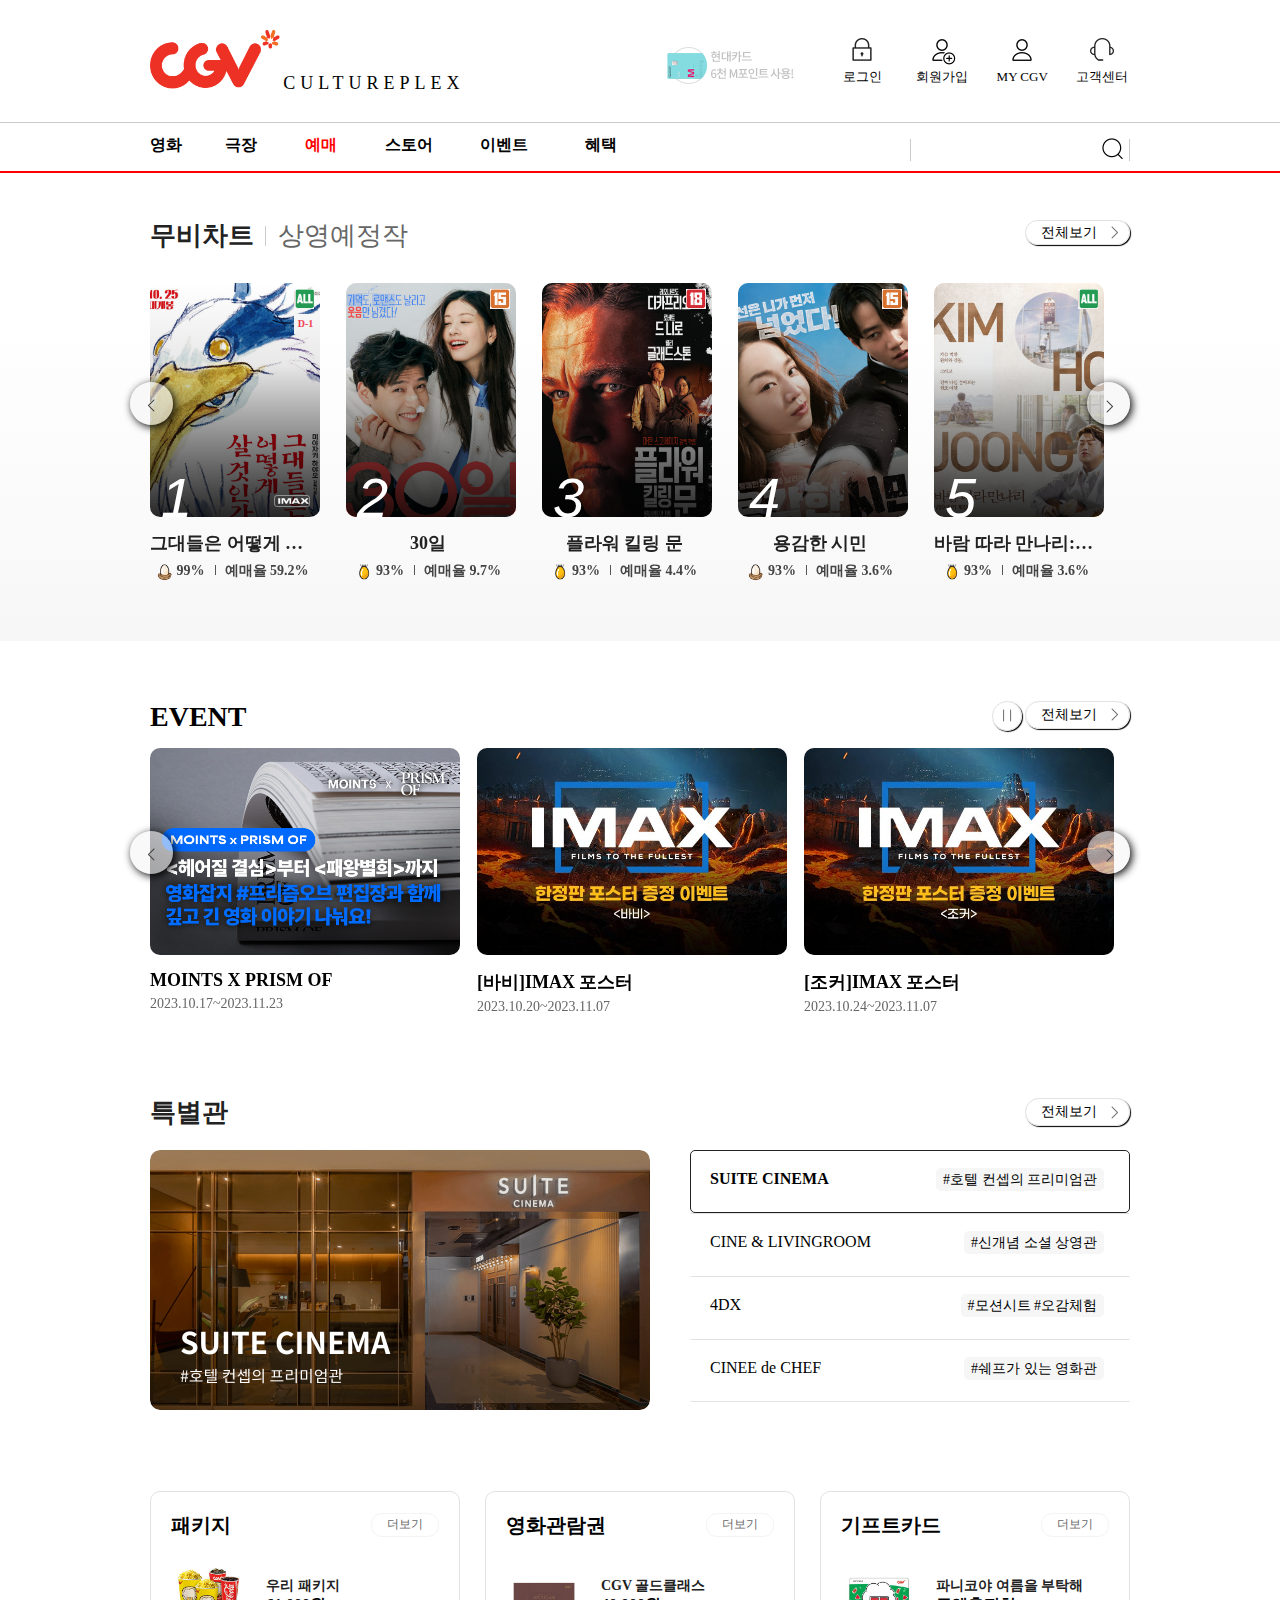
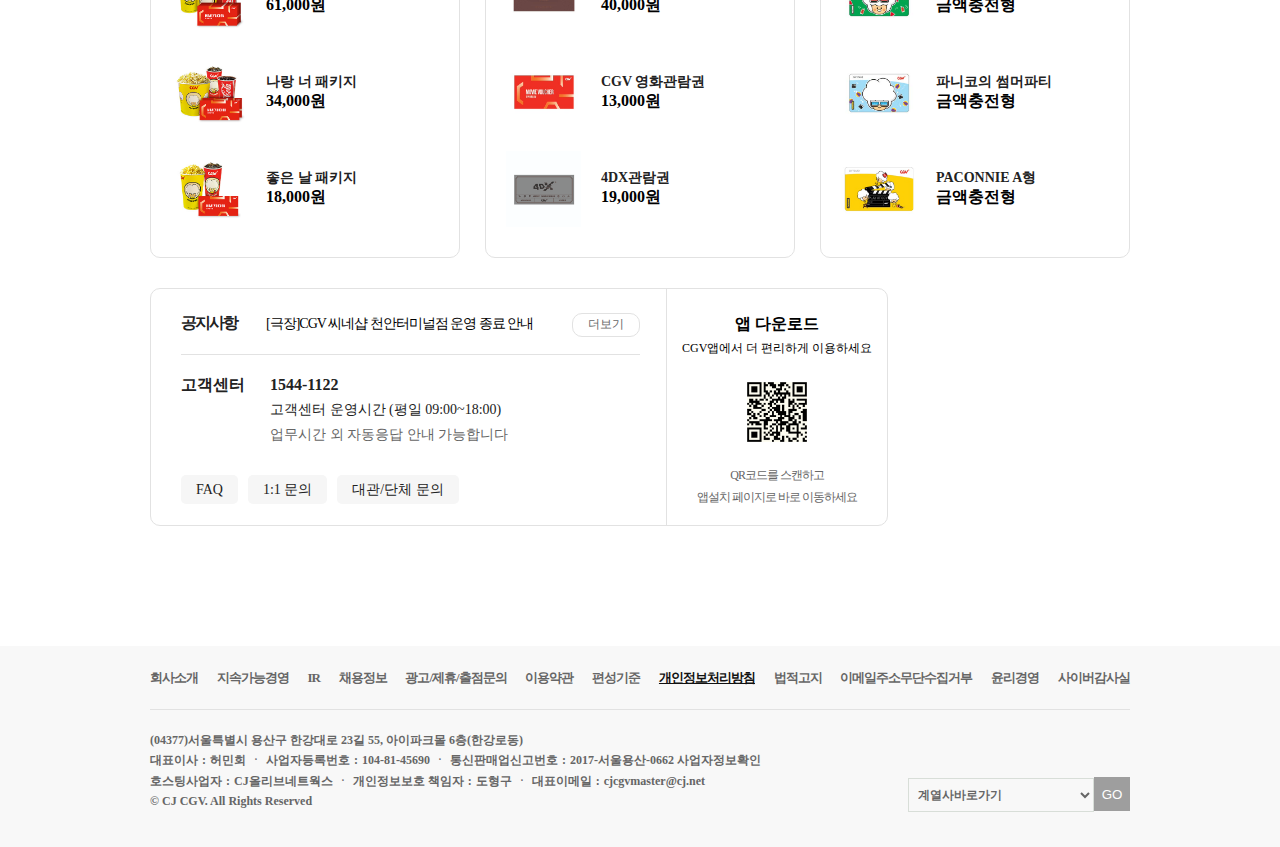
==== index.html @ 3a5defaa "Update index.html" ====
<!DOCTYPE html>
<html lang="en">
<head>

    <meta charset="UTF-8">
    <meta name="viewport" content="width=device-width, initial-scale=1.0">
    <title>영화 그 이상의 감동. CGV</title>

    <link rel="stylesheet" href="css/style.css">
    <link rel="stylesheet" href="css/reset.css">
    <link rel="stylesheet" href="css/slick.css">

    <!--구글폰트-->
    <link href="https://fonts.googleapis.com/css2?family=Black+And+White+Picture&family=Noto+Sans+KR:wght@100;200;300;400;500;700;900&family=Single+Day&display=swap" rel="stylesheet">

    <!--파비콘-->
    <link rel="shortcut icon" href="img/favicon.ico">

<!--제이쿼리-->
<script src="js/jquery-3.7.1.js"></script>
<script src="js/jquery.min_1.12.4.js"></script>
<script src="js/slick.min.js"></script>
<script src="js/slick.js"></script>    
<script src="js/modernizr-custom.js"></script>



</head>
<body>

        <header id="header">
            <div class="container">
                <div class="row">
                    <div class="header">
                        <h2>
                            <a href="">
                                <img src="img/logoRed.png"> <!--w 120 h 50-->
                            </a>
                            <span>CULTUREPLEX</span>
                        </h2>

                        <div class="memeberInfo">                          

                            <ul class="member">
                                <div class="add-partner">
                                    <a href="#"><img src="img/16758461047540.png" alt="card"></a>
                                </div><!--//add-partner-->
                                
                                <li><a href="#"><img src="img/loginPassword.png" alt="login"><span>로그인</span></a></li>
                                <li><a href="#"><img src="img/loginJoin.png" alt="join"><span>회원가입</span></a></li> 
                                <li><a href="#"><img src="img/loginMember.png" alt="mycgv"><span>MY CGV</span></a></li>
                                <li><a href="#"><img src="img/loginCustomer.png" alt="customer"><span>고객센터</span></a></li>
                            </ul><!--//member-->
                        </div><!--//memeberInfo-->
                    </div><!--//header-->
                </div><!--//row-->
            </div><!--//container-->

            <div class="navigation">
                <div class="container">
                    <h1>
                        <a href="#">
                            <img src="img/logoWhite.png" alt="logo"><!--투명로고-->
                        </a>
                    </h1>
                    <ul class="nav">
                        <li>
                            <h2><a href="#">영화</a></h2>
                            <ul class="sub_menu"><!--영화-->
                                <li class="title"><a href="#">영화</a></li>
                                <li><a href="#">무비차트</a></li>
                                <li><a href="#">아트하우스</a></li>
                                <li><a href="#">ICECON</a></li>
                            </ul>    
                        </li>
                        <li>
                            <h2><a href="#">극장</a></h2> 
                            <ul class="sub_menu"><!--극장-->
                                <li class="title"><a href="#">극장</a></li>
                                <li><a href="#">CGV극장</a></li>
                                <li><a href="#">특별관</a></li>
                            </ul>
                        </li>
                        <li>
                           <h2><a href="#">예매</a></h2> 
                            <ul class="sub_menu"><!--예매-->
                                <li class="title"><a href="#">예매</a></li>
                                <li><a href="#">빠른예매</a></li>
                                <li><a href="#">상영스케쥴</a></li>
                                <li><a href="#">English Ticketing</a></li>
                                <li><a href="#">English Schedule</a></li>
                            </ul>
                        </li>
                        <li>
                            <h2><a href="#">스토어</a></h2>
                            <ul class="sub_menu"><!--스토어-->
                                <li class="title"><a href="#">스토어</a></li>
                                <li><a href="#">패키지</a></li>
                                <li><a href="#">영화관람권</a></li>
                                <li><a href="#">기프트카드</a></li>
                                <li><a href="#">콤보</a></li>
                                <li><a href="#">팝곤</a></li>
                                <li><a href="#">음료</a></li>
                                <li><a href="#">스낵</a></li>
                                <li><a href="#">플레이존</a></li>
                                <li><a href="#" class="arrow">씨네샵</a></li>
                            </ul>
                        </li>
                        <li>
                            <h2><a href="#">이벤트</a></h2>
                            <ul class="sub_menu"><!--이벤트-->
                                <li class="title"><a href="#">이벤트</a></li>
                                <li><a href="#">SPECIAL</a></li>
                                <li><a href="#">영화/예매</a></li>
                                <li><a href="#">멤버십/CLUB</a></li>
                                <li><a href="#">CGV 극장별</a></li>
                                <li><a href="#">제휴할인</a></li>
                                <li><a href="#">당첨자 발표</a></li>
                                <li><a href="#">종료된 이벤트</a></li>
                            </ul>
                        </li>
                        <li>
                            <h2><a href="#">혜택</a></h2>
                            <ul class="sub_menu"><!--혜택-->
                                <li class="title"><a href="#">혜택</a></li>
                                <li><a href="#">CGV 할인정보</a></li>
                                <li><a href="#">CLUB 서비스</a></li>
                                <li><a href="#">VIP 라운지</a></li>
                            </ul>
                        </li>
                    </ul><!--//nav-->
                    
                    <div class="search">
                        <input type="text">
                        <button type="button" class="search_btn">검색</button>
                    </div>
                    
                     
                </div><!--//contents-->
                    
            </div><!--//navigation-->
        </header>
      
        <section id="section">
            <div class="chart">
                <div class="container">

                    <div class="movie_chart">
                        <div class="movie_int"><!--버튼-->
                            <i class="active"><a href="#">무비차트</a></i>
                            <i><a href="#">상영예정작</a></i>
                        </div> 
                        <div class="allView"><a href="#">전체보기</a></div>   
                    </div><!--//movie_chart-->

                    <div class="movie_list">
                        <!-- 사진 이미지 슬라이드-->
                     <!-- <div class="container">-->  
                            <div class="slider img_slider1">
                                
                                <div> <!-- 1 -->
                                    <div class="img_contents"><!--이미지-->
                                        <img src="img/87433_320.jpg" alt="그대들은 어떻게 살것인가">
                                        <div class="img_rank"> <!--영화등급-->
                                            <i class="icon ageAll">All</i><!--아이콘-->
                                            <i class="icon ageDay" data-value="D-1">D Day</i>
                                        </div><!--//img_rank-->

                                        <div class="screen_type"><!--스크린 타입-->
                                            <i class="sType">
                                                <img src="img/imax_white.png" alt="imax">
                                            </i>
                                        </div><!--//screen_type-->

                                        
                                        <div class="movie_detail"> <!--영화 상세보기-->
                                            <a href="#" class="chart_detail" >상세보기</a>
                                            <a href="#" class="chart_ticket" >예매하기</a>
                                        </div>

                                    </div><!--//img_contents-->
                                    <div class="movie_info"><!--영화 설명-->
                                        <strong class="movieName">그대들은 어떻게 살것인가</strong>
                                        <span><img src="img/eggGoldeneggPreegg.png" alt="">99%</span>
                                        <span>예매율 59.2%</span>
                                    </div><!--//movie_info-->
                                </div> <!--//1-->
                                    
                                    <div> <!--//2-->
                                        <div class="img_contents"><img src="img/87407_320.jpg" alt="30일">
                                            <div class="img_rank"> <!--영화등급-->
                                                <i class="icon age15">15</i><!--아이콘-->
                                            </div><!--//img_rank-->
    
                                            
                                            
                                            <div class="movie_detail"> <!--영화 상세보기-->
                                                <a href="#" class="chart_detail" >상세보기</a>
                                                <a href="#" class="chart_ticket" >예매하기</a>
                                            </div>
    
                                        </div><!--//img_contents-->
                                        <div class="movie_info"><!--영화 설명-->
                                            <strong class="movieName">30일</strong>
                                            <span><img src="img/eggGoldenegggreat.png" alt="">93%</span>
                                            <span>예매율 9.7%</span>
                                        </div><!--//movie_info-->

                                        </div><!--//2-->
                                                                        
                                    <div><!--3-->
                                        <div class="img_contents">
                                            <img src="img/87444_320.jpg" alt="플라워 킬링 문">
                                            <div class="img_rank"> <!--영화등급-->
                                                <i class="icon age19">19</i><!--아이콘-->
                                            </div><!--//img_rank-->
    
                                            <div class="movie_detail"> <!--영화 상세보기-->
                                                <a href="#" class="chart_detail" >상세보기</a>
                                                <a href="#" class="chart_ticket" >예매하기</a>
                                            </div>
    
                                        </div><!--//img_contents-->
                                        <div class="movie_info"><!--영화 설명-->
                                            <strong class="movieName">플라워 킬링 문</strong>
                                            <span><img src="img/eggGoldenegggreat.png" alt="">93%</span>
                                            <span>예매율 4.4%</span>
                                        </div><!--//movie_info-->
                                  </div><!--//3-->


                                    <div><!--4-->

                                        <div class="img_contents">
                                            <img src="img/87410_320.jpg" alt="용감한 시민">
                                            <div class="img_rank"> <!--영화등급-->
                                                <i class="icon age15">15</i><!--아이콘-->
                                            </div><!--//img_rank-->
    
                                            <div class="movie_detail"> <!--영화 상세보기-->
                                                <a href="#" class="chart_detail" >상세보기</a>
                                                <a href="#" class="chart_ticket" >예매하기</a>
                                            </div>
                                        </div><!--//img_contents-->
                                        <div class="movie_info"><!--영화 설명-->
                                            <strong class="movieName">용감한 시민</strong>
                                            <span><img src="img/eggGoldeneggPreegg.png" alt="">93%</span>
                                            <span>예매율 3.6%</span>
                                        </div><!--//movie_info-->

                                    </div><!--//4-->
                                    
                                    <div><!--5-->
                                        <div class="img_contents">
                                            <img src="img/87422_320.jpg" alt="바람 따라 만나리:김호중의 계절">
                                            <div class="img_rank"> <!--영화등급-->
                                                <i class="icon ageAll">All</i><!--아이콘-->
                                            </div><!--//img_rank-->
    
                                            <div class="movie_detail"> <!--영화 상세보기-->
                                                <a href="#" class="chart_detail" >상세보기</a>
                                                <a href="#" class="chart_ticket" >예매하기</a>
                                            </div>
                                        </div><!--//img_contents-->
                                        <div class="movie_info"><!--영화 설명-->
                                            <strong class="movieName">바람 따라 만나리:김호중의 계절</strong>
                                            <span><img src="img/eggGoldenegggreat.png" alt="">93%</span>
                                            <span>예매율 3.6%</span>
                                        </div><!--//movie_info-->
                                    </div><!--//5-->


                                    <div><!--6-->
                                        <div class="img_contents">
                                            <img src="img/87358_320.jpg" alt="익스펜더블 4">
                                            <div class="img_rank"> <!--영화등급-->
                                                <i class="icon age19">19</i><!--아이콘-->
                                            </div><!--//img_rank-->
                                            <div class="movie_detail"> <!--영화 상세보기-->
                                                <a href="#" class="chart_detail" >상세보기</a>
                                                <a href="#" class="chart_ticket" >예매하기</a>
                                            </div>
                                        </div><!--//img_contents-->
                                        <div class="movie_info"><!--영화 설명-->
                                            <strong class="movieName">익스펜더블 4</strong>
                                            <span><img src="img/eggGoldenegggreat.png" alt="">85%</span>
                                            <span>예매율 2.8%</span>
                                        </div><!--//movie_info-->                                       
                                    </div><!--//6-->

                                    <div><!--7-->
                                        <div class="img_contents">
                                            <img src="img/87438_320.jpg" alt="오픈 더 도어">
                                            <div class="img_rank"> <!--영화등급-->
                                                <i class="icon age19">19</i><!--아이콘-->
                                            </div><!--//img_rank-->
                                            <div class="movie_detail"> <!--영화 상세보기-->
                                                <a href="#" class="chart_detail" >상세보기</a>
                                                <a href="#" class="chart_ticket" >예매하기</a>
                                            </div>
                                        </div><!--//img_contents-->
                                        <div class="movie_info"><!--영화 설명-->
                                            <strong class="movieName">오픈 더 도어</strong>
                                            <span><img src="img/eggGoldeneggPreegg.png" alt="">98%</span>
                                            <span>예매율 2.0%</span>
                                        </div><!--//movie_info-->     
                                    </div><!--//7-->

                                    <div><!--8-->
                                        <div class="img_contents">
                                            <img src="img/87298_320.jpg" alt="블루 자이언트">
                                            <div class="img_rank"> <!--영화등급-->
                                                <i class="icon age12">12</i><!--아이콘-->
                                            </div><!--//img_rank-->
                                            <div class="movie_detail"> <!--영화 상세보기-->
                                                <a href="#" class="chart_detail" >상세보기</a>
                                                <a href="#" class="chart_ticket" >예매하기</a>
                                            </div>
                                        </div><!--//img_contents-->
                                        <div class="movie_info"><!--영화 설명-->
                                            <strong class="movieName">블루 자이언트</strong>
                                            <span><img src="img/eggGoldenegggreat.png" alt="">97%</span>
                                            <span>예매율 1.8%</span>
                                        </div><!--//movie_info-->     

                                    </div><!--//8-->

                                    <div><!--9-->
                                        <div class="img_contents">
                                            <img src="img/87408_320.jpg" alt="화란">
                                            <div class="img_rank"> <!--영화등급-->
                                                <i class="icon age15">15</i><!--아이콘-->
                                            </div><!--//img_rank-->
                                            <div class="movie_detail"> <!--영화 상세보기-->
                                                <a href="#" class="chart_detail" >상세보기</a>
                                                <a href="#" class="chart_ticket" >예매하기</a>
                                            </div>
                                        </div><!--//img_contents-->
                                        <div class="movie_info"><!--영화 설명-->
                                            <strong class="movieName">화란</strong>
                                            <span><img src="img/eggGoldenegggreat.png" alt="">79%</span>
                                            <span>예매율 1.9%</span>
                                        </div><!--//movie_info-->     
                                    </div><!--//9-->

                                    <div><!--10-->
                                        <div class="img_contents">
                                            <img src="img/87428_320.jpg" alt="엑소시스트-믿는 자">
                                            <div class="img_rank"> <!--영화등급-->
                                                <i class="icon age15">15</i><!--아이콘-->
                                            </div><!--//img_rank-->
                                            <div class="movie_detail"> <!--영화 상세보기-->
                                                <a href="#" class="chart_detail" >상세보기</a>
                                                <a href="#" class="chart_ticket" >예매하기</a>
                                            </div>
                                        </div><!--//img_contents-->
                                        <div class="movie_info"><!--영화 설명-->
                                            <strong class="movieName">엑소시스트-믿는 자</strong>
                                            <span><img src="img/eggGoldenegg.png" alt="">65%</span>
                                            <span>예매율 1.1%</span>
                                        </div><!--//movie_info-->   
                                    </div><!--//10-->

                                    <div><!--11-->
                                        <div class="img_contents">
                                            <img src="img/87263_320.jpg" alt="마브카-숲의 노래">
                                            <div class="img_rank"> <!--영화등급-->
                                                <i class="icon ageAll">All</i><!--아이콘-->
                                            </div><!--//img_rank-->
                                            <div class="movie_detail"> <!--영화 상세보기-->
                                                <a href="#" class="chart_detail" >상세보기</a>
                                                <a href="#" class="chart_ticket" >예매하기</a>
                                            </div>
                                        </div><!--//img_contents-->
                                        <div class="movie_info"><!--영화 설명-->
                                            <strong class="movieName">마브카-숲의 노래</strong>
                                            <span><img src="img/eggGoldenegggreat.png" alt="">94%</span>
                                            <span>예매율 1.1%</span>
                                        </div><!--//movie_info-->   
                                    </div><!--//11-->

                                    <div><!--12-->
                                        <div class="img_contents">
                                            <img src="img/87360_320.jpg" alt="퍼피 구조대-더 마이티 무비">
                                            <div class="img_rank"> <!--영화등급-->
                                                <i class="icon ageAll">All</i><!--아이콘-->
                                            </div><!--//img_rank-->
                                            <div class="movie_detail"> <!--영화 상세보기-->
                                                <a href="#" class="chart_detail" >상세보기</a>
                                                <a href="#" class="chart_ticket" >예매하기</a>
                                            </div>
                                        </div><!--//img_contents-->
                                        <div class="movie_info"><!--영화 설명-->
                                            <strong class="movieName">퍼피 구조대-더 마이티 무비</strong>
                                            <span><img src="img/eggGoldenegggreat.png" alt="">96%</span>
                                            <span>예매율 0.9%</span>
                                        </div><!--//movie_info-->   
                                    </div><!--//12-->

                                    <div><!--13-->
                                        <div class="img_contents">
                                            <img src="img/87305_320.jpg" alt="화사한 그녀">
                                            <div class="img_rank"> <!--영화등급-->
                                                <i class="icon age12">12</i><!--아이콘-->
                                            </div><!--//img_rank-->
                                            <div class="movie_detail"> <!--영화 상세보기-->
                                                <a href="#" class="chart_detail" >상세보기</a>
                                                <a href="#" class="chart_ticket" >예매하기</a>
                                            </div>
                                        </div><!--//img_contents-->
                                        <div class="movie_info"><!--영화 설명-->
                                            <strong class="movieName">화사한 그녀</strong>
                                            <span><img src="img/eggGoldenegg.png" alt="">68%</span>
                                            <span>예매율 0.7%</span>
                                        </div><!--//movie_info-->  
                                    </div><!--//13-->

                                    <div><!--14-->
                                        <div class="img_contents">
                                            <img src="img/87355_320.jpg" alt="사나-저주의 아이">
                                            <div class="img_rank"> <!--영화등급-->
                                                <i class="icon age15">15</i><!--아이콘-->
                                            </div><!--//img_rank-->
                                            <div class="movie_detail"> <!--영화 상세보기-->
                                                <a href="#" class="chart_detail" >상세보기</a>
                                                <a href="#" class="chart_ticket" >예매하기</a>
                                            </div>
                                        </div><!--//img_contents-->
                                        <div class="movie_info"><!--영화 설명-->
                                            <strong class="movieName">사나-저주의 아이</strong>
                                            <span><img src="img/eggGoldenegg.png" alt="">62%</span>
                                            <span>예매율 0.7%</span>
                                        </div><!--//movie_info-->  
                                    </div><!--//14-->

                                    <div><!--15-->
                                        <div class="img_contents">
                                            <img src="img/87405_320.jpg" alt="믿을 수 있는 사람">
                                            <div class="img_rank"> <!--영화등급-->
                                                <i class="icon age12">12</i><!--아이콘-->
                                            </div><!--//img_rank-->
                                            <div class="movie_detail"> <!--영화 상세보기-->
                                                <a href="#" class="chart_detail" >상세보기</a>
                                                <a href="#" class="chart_ticket" >예매하기</a>
                                            </div>
                                        </div><!--//img_contents-->
                                        <div class="movie_info"><!--영화 설명-->
                                            <strong class="movieName">믿을 수 있는 사람</strong>
                                            <span><img src="img/eggGoldenegggreat.png" alt="">93%</span>
                                            <span>예매율 0.6%</span>
                                        </div><!--//movie_info-->  
                                    </div><!--//15-->


                                    <div><!--16-->
                                        <div class="img_contents">
                                            <img src="img/87500_320.jpg" alt="팀 버튼의 크리스마스 악몽">
                                            <div class="img_rank"> <!--영화등급-->
                                                <i class="icon ageAll">All</i><!--아이콘-->
                                            </div><!--//img_rank-->
                                            <div class="movie_detail"> <!--영화 상세보기-->
                                                <a href="#" class="chart_detail" >상세보기</a>
                                                <a href="#" class="chart_ticket" >예매하기</a>
                                            </div>
                                        </div><!--//img_contents-->
                                        <div class="movie_info"><!--영화 설명-->
                                            <strong class="movieName">팀 버튼의 크리스마스 악몽</strong>
                                            <span><img src="img/eggGoldenegggreat.png" alt="">97%</span>
                                            <span>예매율 0.3%</span>
                                        </div><!--//movie_info-->  
                                    </div><!--//16-->

                                    <div><!--17-->
                                        <div class="img_contents">
                                            <img src="img/87335_320.jpg" alt="천박사 퇴마 연구소-설경의 비밀">
                                            <div class="img_rank"> <!--영화등급-->
                                                <i class="icon age12">12</i><!--아이콘-->
                                            </div><!--//img_rank-->
                                            <div class="movie_detail"> <!--영화 상세보기-->
                                                <a href="#" class="chart_detail" >상세보기</a>
                                                <a href="#" class="chart_ticket" >예매하기</a>
                                            </div>
                                        </div><!--//img_contents-->
                                        <div class="movie_info"><!--영화 설명-->
                                            <strong class="movieName">천박사 퇴마 연구소-설경의 비밀</strong>
                                            <span><img src="img/eggGoldenegggreat.png" alt="">88%</span>
                                            <span>예매율 0.2%</span>
                                        </div><!--//movie_info-->  
                                    </div><!--//17-->


                                    <div><!--18-->
                                        <div class="img_contents">
                                            <img src="img/85672_320.jpg" alt="라라랜드">
                                            <div class="img_rank"> <!--영화등급-->
                                                <i class="icon age12">12</i><!--아이콘-->
                                            </div><!--//img_rank-->
                                            <div class="movie_detail"> <!--영화 상세보기-->
                                                <a href="#" class="chart_detail" >상세보기</a>
                                                <a href="#" class="chart_ticket" >예매하기</a>
                                            </div>
                                        </div><!--//img_contents-->
                                        <div class="movie_info"><!--영화 설명-->
                                            <strong class="movieName">라라랜드</strong>
                                            <span><img src="img/eggGoldenegggreat.png" alt="">99%</span>
                                            <span>예매율 0.2%</span>
                                        </div><!--//movie_info-->  
                                    </div><!--//18-->

                                    <div> <!--19-->
                                        <div class="img_contents">
                                            <img src="img/87388_320.jpg" alt="1947 보스톤">
                                            <div class="img_rank"> <!--영화등급-->
                                                <i class="icon age12">12</i><!--아이콘-->
                                            </div><!--//img_rank-->
                                            <div class="movie_detail"> <!--영화 상세보기-->
                                                <a href="#" class="chart_detail" >상세보기</a>
                                                <a href="#" class="chart_ticket" >예매하기</a>
                                            </div>
                                        </div><!--//img_contents-->
                                        <div class="movie_info"><!--영화 설명-->
                                            <strong class="movieName">1947 보스톤</strong>
                                            <span><img src="img/eggGoldenegggreat.png" alt="">96%</span>
                                            <span>예매율 0.2%</span>
                                        </div><!--//movie_info-->  
                                    </div><!--//19-->

                                    <div><!--20-->
                                        <div class="img_contents">
                                            <img src="img/87440_320.jpg" alt="우리의 하루">
                                            <div class="img_rank"> <!--영화등급-->
                                                <i class="icon age12">12</i><!--아이콘-->
                                            </div><!--//img_rank-->
                                            <div class="movie_detail"> <!--영화 상세보기-->
                                                <a href="#" class="chart_detail" >상세보기</a>
                                                <a href="#" class="chart_ticket" >예매하기</a>
                                            </div>
                                        </div><!--//img_contents-->
                                        <div class="movie_info"><!--영화 설명-->
                                            <strong class="movieName">우리의 하루</strong>
                                            <span><img src="img/eggGoldenegggreat.png" alt="">95%</span>
                                            <span>예매율 0.2%</span>
                                        </div><!--//movie_info-->  
                                    </div><!--//20-->


                                
                            </div><!--//slider img_slider1-->
                            

                            <div class="slider img_slider2">
                                <div > <!-- 1 -->
                                    <div class="img_contents"><!--이미지-->
                                        <img src="img/87411_320.jpg" alt="빌리와 용감한 녀석들-황금달걀 구조대">
                                        <div class="img_rank"> <!--영화등급-->
                                            <i class="icon ageAll">All</i><!--아이콘-->
                                            <i class="icon ageDay" data-value="D-1">D Day</i>
                                        </div><!--//img_rank-->

                                        <div class="screen_type"><!--스크린 타입-->
                                            <i class="sType">
                                                <img src="img/imax_white.png" alt="imax">
                                            </i>
                                        </div><!--//screen_type-->

                                        
                                        <div class="movie_detail"> <!--영화 상세보기-->
                                            <a href="#" class="chart_detail" >상세보기</a>
                                            <a href="#" class="chart_ticket" >예매하기</a>
                                        </div>

                                    </div><!--//img_contents-->
                                    <div class="movie_info"><!--영화 설명-->
                                        <strong class="movieName">빌리와 용감한 녀석들-황금달걀 구조대</strong>
                                        <span><img src="img/eggGoldeneggPreegg.png" alt="">?</span>
                                        <span>예매율 1.0%</span>
                                    </div><!--//movie_info-->
                                </div> <!--//1-->
                                    
                                    <div> <!--2-->
                                        <div class="img_contents">
                                            <img src="img/87344_320.jpg" alt="[Whisky Master Class]나만의 위스키 취향">
                                            <div class="img_rank"> <!--영화등급-->
                                                <i class="icon ageAll">All</i><!--아이콘-->
                                            </div><!--//img_rank-->
    
                                            
                                            
                                            <div class="movie_detail"> <!--영화 상세보기-->
                                                <a href="#" class="chart_detail" >상세보기</a>
                                                <a href="#" class="chart_ticket" >예매하기</a>
                                            </div>
    
                                        </div><!--//img_contents-->
                                        <div class="movie_info"><!--영화 설명-->
                                            <strong class="movieName">[Whisky Master Class]나만의 위스키 취향</strong>
                                            <span><img src="img/eggGoldeneggPreegg.png" alt="">?</span>
                                            <span>예매율 0.0%</span>
                                        </div><!--//movie_info-->

                                    </div><!--//2-->                                       
                                
                                    <div><!--3-->
                                        <div class="img_contents">
                                            <img src="img/87444_320.jpg" alt="플라워 킬링 문">
                                            <div class="img_rank"> <!--영화등급-->
                                                <i class="icon age19">19</i><!--아이콘-->
                                            </div><!--//img_rank-->
    
                                            <div class="movie_detail"> <!--영화 상세보기-->
                                                <a href="#" class="chart_detail" >상세보기</a>
                                                <a href="#" class="chart_ticket" >예매하기</a>
                                            </div>
    
                                        </div><!--//img_contents-->
                                        <div class="movie_info"><!--영화 설명-->
                                            <strong class="movieName">플라워 킬링 문</strong>
                                            <span><img src="img/eggGoldeneggPreegg.png" alt="">?</span>
                                            <span>예매율 0.0%</span>
                                        </div><!--//movie_info-->
                                  </div><!--//3-->

                                    <div><!--4-->
                                        <div class="img_contents">
                                            <img src="img/87410_320.jpg" alt="용감한 시민">
                                            <div class="img_rank"> <!--영화등급-->
                                                <i class="icon age15">15</i><!--아이콘-->
                                            </div><!--//img_rank-->
    
                                            <div class="movie_detail"> <!--영화 상세보기-->
                                                <a href="#" class="chart_detail" >상세보기</a>
                                                <a href="#" class="chart_ticket" >예매하기</a>
                                            </div>
                                        </div><!--//img_contents-->
                                        <div class="movie_info"><!--영화 설명-->
                                            <strong class="movieName">용감한 시민</strong>
                                            <span><img src="img/eggGoldeneggPreegg.png" alt="">?</span>
                                            <span>예매율 0.0%</span>
                                        </div><!--//movie_info-->

                                    </div><!--//4-->
                                    
                                    <div><!--5-->
                                        <div class="img_contents">
                                            <img src="img/87422_320.jpg" alt="바람 따라 만나리:김호중의 계절">
                                            <div class="img_rank"> <!--영화등급-->
                                                <i class="icon ageAll">All</i><!--아이콘-->
                                            </div><!--//img_rank-->
    
                                            <div class="movie_detail"> <!--영화 상세보기-->
                                                <a href="#" class="chart_detail" >상세보기</a>
                                                <a href="#" class="chart_ticket" >예매하기</a>
                                            </div>
                                        </div><!--//img_contents-->
                                        <div class="movie_info"><!--영화 설명-->
                                            <strong class="movieName">바람 따라 만나리:김호중의 계절</strong>
                                            <span><img src="img/eggGoldeneggPreegg.png" alt="">?</span>
                                            <span>예매율 0.0%</span>
                                        </div><!--//movie_info-->
                                    </div><!--//5-->

                                    <div><!--6-->
                                        <div class="img_contents">
                                            <img src="img/87358_320.jpg" alt="익스펜더블 4">
                                            <div class="img_rank"> <!--영화등급-->
                                                <i class="icon age19">19</i><!--아이콘-->
                                            </div><!--//img_rank-->
                                            <div class="movie_detail"> <!--영화 상세보기-->
                                                <a href="#" class="chart_detail" >상세보기</a>
                                                <a href="#" class="chart_ticket" >예매하기</a>
                                            </div>
                                        </div><!--//img_contents-->
                                        <div class="movie_info"><!--영화 설명-->
                                            <strong class="movieName">익스펜더블 4</strong>
                                            <span><img src="img/eggGoldeneggPreegg.png" alt="">?</span>
                                            <span>예매율 0.0%</span>
                                        </div><!--//movie_info-->                                       
                                    </div><!--//6-->

                                    <div><!--7-->
                                        <div class="img_contents">
                                            <img src="img/87438_320.jpg" alt="오픈 더 도어">
                                            <div class="img_rank"> <!--영화등급-->
                                                <i class="icon age19">19</i><!--아이콘-->
                                            </div><!--//img_rank-->
                                            <div class="movie_detail"> <!--영화 상세보기-->
                                                <a href="#" class="chart_detail" >상세보기</a>
                                                <a href="#" class="chart_ticket" >예매하기</a>
                                            </div>
                                        </div><!--//img_contents-->
                                        <div class="movie_info"><!--영화 설명-->
                                            <strong class="movieName">오픈 더 도어</strong>
                                            <span><img src="img/eggGoldeneggPreegg.png" alt="">?</span>
                                            <span>예매율 0.0%</span>
                                        </div><!--//movie_info-->     
                                    </div><!--//7-->

                                    <div><!--8-->
                                        <div class="img_contents">
                                            <img src="img/87298_320.jpg" alt="블루 자이언트">
                                            <div class="img_rank"> <!--영화등급-->
                                                <i class="icon age12">12</i><!--아이콘-->
                                            </div><!--//img_rank-->
                                            <div class="movie_detail"> <!--영화 상세보기-->
                                                <a href="#" class="chart_detail" >상세보기</a>
                                                <a href="#" class="chart_ticket" >예매하기</a>
                                            </div>
                                        </div><!--//img_contents-->
                                        <div class="movie_info"><!--영화 설명-->
                                            <strong class="movieName">블루 자이언트</strong>
                                            <span><img src="img/eggGoldeneggPreegg.png" alt="">?</span>
                                            <span>예매율 0.0%</span>
                                        </div><!--//movie_info-->     

                                    </div><!--//8-->

                                    <div><!--9-->
                                        <div class="img_contents">
                                            <img src="img/87408_320.jpg" alt="화란">
                                            <div class="img_rank"> <!--영화등급-->
                                                <i class="icon age15">15</i><!--아이콘-->
                                            </div><!--//img_rank-->
                                            <div class="movie_detail"> <!--영화 상세보기-->
                                                <a href="#" class="chart_detail" >상세보기</a>
                                                <a href="#" class="chart_ticket" >예매하기</a>
                                            </div>
                                        </div><!--//img_contents-->
                                        <div class="movie_info"><!--영화 설명-->
                                            <strong class="movieName">화란</strong>
                                            <span><img src="img/eggGoldeneggPreegg.png" alt="">?</span>
                                            <span>예매율 0.0%</span>
                                        </div><!--//movie_info-->     
                                    </div><!--//9-->

                                    <div><!--10-->
                                        <div class="img_contents">
                                            <img src="img/87428_320.jpg" alt="엑소시스트-믿는 자">
                                            <div class="img_rank"> <!--영화등급-->
                                                <i class="icon age15">15</i><!--아이콘-->
                                            </div><!--//img_rank-->
                                            <div class="movie_detail"> <!--영화 상세보기-->
                                                <a href="#" class="chart_detail" >상세보기</a>
                                                <a href="#" class="chart_ticket" >예매하기</a>
                                            </div>
                                        </div><!--//img_contents-->
                                        <div class="movie_info"><!--영화 설명-->
                                            <strong class="movieName">엑소시스트-믿는 자</strong>
                                            <span><img src="img/eggGoldeneggPreegg.png" alt="">?</span>
                                            <span>예매율 0.0%</span>
                                        </div><!--//movie_info-->   
                                    </div><!--//10-->

                                    <div><!--11-->
                                        <div class="img_contents">
                                            <img src="img/87263_320.jpg" alt="마브카-숲의 노래">
                                            <div class="img_rank"> <!--영화등급-->
                                                <i class="icon ageAll">All</i><!--아이콘-->
                                            </div><!--//img_rank-->
                                            <div class="movie_detail"> <!--영화 상세보기-->
                                                <a href="#" class="chart_detail" >상세보기</a>
                                                <a href="#" class="chart_ticket" >예매하기</a>
                                            </div>
                                        </div><!--//img_contents-->
                                        <div class="movie_info"><!--영화 설명-->
                                            <strong class="movieName">엑소시스트-믿는 자</strong>
                                            <span><img src="img/eggGoldeneggPreegg.png" alt="">?</span>
                                            <span>예매율 0.0%</span>
                                        </div><!--//movie_info-->   
                                    </div><!--//11-->

                                    <div><!--12-->
                                        <div class="img_contents">
                                            <img src="img/87360_320.jpg" alt="퍼피 구조대-더 마이티 무비">
                                            <div class="img_rank"> <!--영화등급-->
                                                <i class="icon ageAll">All</i><!--아이콘-->
                                            </div><!--//img_rank-->
                                            <div class="movie_detail"> <!--영화 상세보기-->
                                                <a href="#" class="chart_detail" >상세보기</a>
                                                <a href="#" class="chart_ticket" >예매하기</a>
                                            </div>
                                        </div><!--//img_contents-->
                                        <div class="movie_info"><!--영화 설명-->
                                            <strong class="movieName">퍼피 구조대-더 마이티 무비</strong>
                                            <span><img src="img/eggGoldeneggPreegg.png" alt="">?</span>
                                            <span>예매율 0.0%</span>
                                        </div><!--//movie_info-->   
                                    </div><!--//12-->

                                    <div><!--13-->
                                        <div class="img_contents">
                                            <img src="img/87305_320.jpg" alt="화사한 그녀">
                                            <div class="img_rank"> <!--영화등급-->
                                                <i class="icon age12">12</i><!--아이콘-->
                                            </div><!--//img_rank-->
                                            <div class="movie_detail"> <!--영화 상세보기-->
                                                <a href="#" class="chart_detail" >상세보기</a>
                                                <a href="#" class="chart_ticket" >예매하기</a>
                                            </div>
                                        </div><!--//img_contents-->
                                        <div class="movie_info"><!--영화 설명-->
                                            <strong class="movieName">화사한 그녀</strong>
                                            <span><img src="img/eggGoldeneggPreegg.png" alt="">?</span>
                                            <span>예매율 0.0%</span>
                                        </div><!--//movie_info-->  
                                    </div><!--//13-->

                                    <div><!--14-->
                                        <div class="img_contents">
                                            <img src="img/87355_320.jpg" alt="사나-저주의 아이">
                                            <div class="img_rank"> <!--영화등급-->
                                                <i class="icon age15">15</i><!--아이콘-->
                                            </div><!--//img_rank-->
                                            <div class="movie_detail"> <!--영화 상세보기-->
                                                <a href="#" class="chart_detail" >상세보기</a>
                                                <a href="#" class="chart_ticket" >예매하기</a>
                                            </div>
                                        </div><!--//img_contents-->
                                        <div class="movie_info"><!--영화 설명-->
                                            <strong class="movieName">사나-저주의 아이</strong>
                                            <span><img src="img/eggGoldeneggPreegg.png" alt="">?</span>
                                            <span>예매율 0.0%</span>
                                        </div><!--//movie_info-->  
                                    </div><!--//14-->

                                    <div><!--15-->
                                        <div class="img_contents">
                                            <img src="img/87405_320.jpg" alt="믿을 수 있는 사람">
                                            <div class="img_rank"> <!--영화등급-->
                                                <i class="icon age12">12</i><!--아이콘-->
                                            </div><!--//img_rank-->
                                            <div class="movie_detail"> <!--영화 상세보기-->
                                                <a href="#" class="chart_detail" >상세보기</a>
                                                <a href="#" class="chart_ticket" >예매하기</a>
                                            </div>
                                        </div><!--//img_contents-->
                                        <div class="movie_info"><!--영화 설명-->
                                            <strong class="movieName">믿을 수 있는 사람</strong>
                                            <span><img src="img/eggGoldeneggPreegg.png" alt="">?</span>
                                            <span>예매율 0.0%</span>
                                        </div><!--//movie_info-->  
                                    </div><!--//15-->

                                    <div><!--16-->
                                        <div class="img_contents">
                                            <img src="img/87500_320.jpg" alt="팀 버튼의 크리스마스 악몽">
                                            <div class="img_rank"> <!--영화등급-->
                                                <i class="icon ageAll">All</i><!--아이콘-->
                                            </div><!--//img_rank-->
                                            <div class="movie_detail"> <!--영화 상세보기-->
                                                <a href="#" class="chart_detail" >상세보기</a>
                                                <a href="#" class="chart_ticket" >예매하기</a>
                                            </div>
                                        </div><!--//img_contents-->
                                        <div class="movie_info"><!--영화 설명-->
                                            <strong class="movieName">팀 버튼의 크리스마스 악몽</strong>
                                            <span><img src="img/eggGoldeneggPreegg.png" alt="">?</span>
                                            <span>예매율 0.0%</span>
                                        </div><!--//movie_info-->  
                                    </div><!--//16-->

                                    <div><!--17-->
                                        <div class="img_contents">
                                            <img src="img/87335_320.jpg" alt="천박사 퇴마 연구소-설경의 비밀">
                                            <div class="img_rank"> <!--영화등급-->
                                                <i class="icon age12">12</i><!--아이콘-->
                                            </div><!--//img_rank-->
                                            <div class="movie_detail"> <!--영화 상세보기-->
                                                <a href="#" class="chart_detail" >상세보기</a>
                                                <a href="#" class="chart_ticket" >예매하기</a>
                                            </div>
                                        </div><!--//img_contents-->
                                        <div class="movie_info"><!--영화 설명-->
                                            <strong class="movieName">천박사 퇴마 연구소-설경의 비밀</strong>
                                            <span><img src="img/eggGoldeneggPreegg.png" alt="">?</span>
                                            <span>예매율 0.0%</span>
                                        </div><!--//movie_info-->  
                                    </div><!--//17-->

                                    <div><!--18-->
                                        <div class="img_contents">
                                            <img src="img/85672_320.jpg" alt="라라랜드">
                                            <div class="img_rank"> <!--영화등급-->
                                                <i class="icon age12">12</i><!--아이콘-->
                                            </div><!--//img_rank-->
                                            <div class="movie_detail"> <!--영화 상세보기-->
                                                <a href="#" class="chart_detail" >상세보기</a>
                                                <a href="#" class="chart_ticket" >예매하기</a>
                                            </div>
                                        </div><!--//img_contents-->
                                        <div class="movie_info"><!--영화 설명-->
                                            <strong class="movieName">라라랜드</strong>
                                            <span><img src="img/eggGoldeneggPreegg.png" alt="">?</span>
                                            <span>예매율 0.0%</span>
                                        </div><!--//movie_info-->  
                                    </div><!--//18-->

                                    <div> <!--19-->
                                        <div class="img_contents">
                                            <img src="img/87388_320.jpg" alt="1947 보스톤">
                                            <div class="img_rank"> <!--영화등급-->
                                                <i class="icon age12">12</i><!--아이콘-->
                                            </div><!--//img_rank-->
                                            <div class="movie_detail"> <!--영화 상세보기-->
                                                <a href="#" class="chart_detail" >상세보기</a>
                                                <a href="#" class="chart_ticket" >예매하기</a>
                                            </div>
                                        </div><!--//img_contents-->
                                        <div class="movie_info"><!--영화 설명-->
                                            <strong class="movieName">1947 보스톤</strong>
                                            <span><img src="img/eggGoldeneggPreegg.png" alt="">?</span>
                                            <span>예매율 0.0%</span>
                                        </div><!--//movie_info-->  
                                    </div><!--//19-->

                                    <div><!--20-->
                                        <div class="img_contents">
                                            <img src="img/87440_320.jpg" alt="우리의 하루">
                                            <div class="img_rank"> <!--영화등급-->
                                                <i class="icon age12">12</i><!--아이콘-->
                                            </div><!--//img_rank-->
                                            <div class="movie_detail"> <!--영화 상세보기-->
                                                <a href="#" class="chart_detail" >상세보기</a>
                                                <a href="#" class="chart_ticket" >예매하기</a>
                                            </div>
                                        </div><!--//img_contents-->
                                        <div class="movie_info"><!--영화 설명-->
                                            <strong class="movieName">우리의 하루</strong>
                                            <span><img src="img/eggGoldeneggPreegg.png" alt="">?</span>
                                            <span>예매율 0.0%</span>
                                        </div><!--//movie_info-->  
                                    </div><!--//20-->
                            </div><!--//slider img_slider2-->         
                        </div><!--//movie_list container-->

                    </div><!--//movie_list-->
                <!--</div><!--//container-->
            </div><!--//chart-->

            <div class="event_wrap">
                <div class="container">
                    <div class="event_title">
                        <span>EVENT</span>
                        <a href="#" class="allView">전체보기</a>
                        <a href="#" class="playStop">play stop</a>
                    </div><!--//event_title-->

                    <div class="event_silder">
                        <div class="slick_event">
                            <div class="slickAutoplay">
                                <a href="#">
                                    <div class="img_wrap">
                                        <img src="img/16975185251970.jpg" alt="MOINTS X PRISM O">
                                    </div><!--//img_wrap-->
                                    <strong>MOINTS X PRISM OF</strong>
                                    <span>2023.10.17~2023.11.23</span>
                                </a>
                                <a href="#">
                                    <div class="img_wrap">
                                        <img src="img/16981333959980.jpg" alt="[바비]IMAX 포스터">
                                    </div><!--//img_wrap-->
                                    <strong>[바비]IMAX 포스터</strong>
                                    <span>2023.10.20~2023.11.07</span>
                                </a>
                                <a href="#">
                                    <div class="img_wrap">
                                        <img src="img/16980503360220.jpg" alt="[조커]IMAX 포스터">
                                    </div><!--//img_wrap-->
                                    <strong>[조커]IMAX 포스터</strong>
                                    <span>2023.10.24~2023.11.07</span>
                                </a>
                                <a href="#">
                                    <div class="img_wrap">
                                        <img src="img/16951155431780.jpg" alt="춘식이와 CGV의 만남! 귀엽구마, 춘식이!">
                                    </div><!--//img_wrap-->
                                    <strong>춘식이와 CGV의 만남! 귀엽구마, 춘식이!</strong>
                                    <span>2023.9.19~2023.12.31</span>
                                </a>
                                <a href="#">
                                    <div class="img_wrap">
                                        <img src="img/16951156319920.jpg" alt="춘식이와 CGV의 만남! 맛있구마, 춘식이!">
                                    </div><!--//img_wrap-->
                                    <strong>춘식이와 CGV의 만남! 맛있구마, 춘식이!</strong>
                                    <span>2023.9.19~2023.12.31</span>
                                </a>

                            </div><!--//slickAutoplay-->                           
                        </div><!--//slick_event-->                       
                    </div><!--//event_silder-->
                </div><!--//container-->

            </div><!--//event_wrap-->

            <!-- 특별관 -->
            <div class="specialHall">
                <div class="contents">
                    <div class="specialHall_title">
                        <span>특별관</span>
                        <a href="#" class="allView">전체보기</a>
                    </div><!--//specialHall_title-->

                    <div class="specialHall_content">
                        <a href="#"><!--사진-->
                            <div class="event_img">
                                <img src="img/16390080561620.png" alt="SUITE CINEMA" class="img active">
                                <img src="img/16553622935690.png" alt="CINE & LIVINGROOM" class="img">
                                <img src="img/16382612660240.png" alt="4DX" class="img">
                                <img src="img/16382612660560.png" alt="CINE de CHEF" class="img">

                            </div><!--//event_img-->
                        </a>

                        <ul class="specialHall_list"><!--설명-->
                            <li class="active">
                                <a href="#">
                                    <strong>SUITE CINEMA</strong>
                                    <div>
                                        <span class="hall_tag">#호텔 컨셉의 프리미엄관</span>
                                    </div>
                                </a>
                            </li>
                            <li>
                                <a href="#">
                                    <strong>CINE & LIVINGROOM</strong>
                                    <div>
                                        <span class="hall_tag">#신개념 소셜 상영관</span>
                                    </div>
                                </a>
                            </li>
                            <li>
                                <a href="#">
                                    <strong>4DX</strong>
                                    <div>
                                        <span class="hall_tag">#모션시트 #오감체험</span>
                                    </div>
                                </a>
                            </li>
                            <li>
                                <a href="#">
                                    <strong>CINEE de CHEF</strong>
                                    <div>
                                        <span class="hall_tag">#쉐프가 있는 영화관</span>
                                    </div>
                                </a>
                            </li>
                        </ul>
                    </div><!--//specialHall_content-->

                  

                </div><!--//contents-->
            </div><!--//specialHall-->

            <!--패키지 리스트-->
            <div class="package_list">
                <div class="contents">
                    <div class="package_icon">
                        <div class="package">
                            <i class="packageName"> <!--패키지-->
                                패키지
                                <a href="/">더보기</a>
                            </i>
                            <i>
                                <a href="/">
                                    <div class="packege_img">
                                        <img src="img/16778218049340.jpg" alt="we_package">
                                    </div>
                                    <div class="packege_wrap">
                                        <span>우리 패키지</span>
                                        <strong>61,000원</strong>
                                    </div>
                                </a>
                            </i>
                            <i>
                                <a href="/">
                                    <div class="packege_img">
                                        <img src="img/16778214176450.jpg" alt="you_and_me_package">
                                    </div>
                                    <div class="packege_wrap">
                                        <span>나랑 너 패키지</span>
                                        <strong>34,000원</strong>
                                    </div>
                                </a>
                            </i>
                            <i>
                                <a href="/">
                                    <div class="packege_img">
                                        <img src="img/16778206767040.jpg" alt="goodDay_package">
                                    </div>
                                    <div class="packege_wrap">
                                        <span>좋은 날 패키지</span>
                                        <strong>18,000원</strong>
                                    </div>
                                </a>
                            </i>
                        </div><!--//package-->

                        <div class="mov_ticket">
                            <i class="packageName"><!--영화관람권-->
                                영화관람권
                                <a href="#">더보기</a>
                            </i>
                            <i>
                                <a href="#">
                                    <div class="packege_img">
                                        <img src="img/15458911951520.jpg" alt="gold_class">
                                    </div>
                                    <div class="packege_wrap">
                                        <span>CGV 골드클래스</span>
                                        <strong>40,000원</strong>
                                    </div>
                                </a>
                            </i>
                            <i>
                                <a href="/">
                                    <div class="packege_img">
                                        <img src="img/16777513183750.jpg" alt="movie_ticket">
                                    </div>
                                    <div class="packege_wrap">
                                        <span>CGV 영화관람권</span>
                                        <strong>13,000원</strong>
                                    </div>
                                </a>
                            </i>
                            <i>
                                <a href="/">
                                    <div class="packege_img">
                                        <img src="img/16105061088530.jpg" alt="4dx_ticket">
                                    </div>
                                    <div class="packege_wrap">
                                        <span>4DX관람권</span>
                                        <strong>19,000원</strong>
                                    </div>
                                </a>
                            </i>

                        </div><!--//mov_ticket-->
                        
                        <div class="gift_card">
                            <i class="packageName"> <!--기프트카드-->
                                기프트카드
                                <a href="/">더보기</a>
                            </i>
                            <i>
                                <a href="/">
                                    <div class="packege_img">
                                        <img src="img/15940283913270.jpg" alt="panico">
                                    </div>
                                    <div class="packege_wrap">
                                        <span>파니코야 여름을 부탁해</span>
                                        <strong>금액충전형</strong>
                                    </div>
                                </a>
                            </i>
                            <i>
                                <a href="/">
                                    <div class="packege_img">
                                        <img src="img/15936788537310.jpg" alt="panico">
                                    </div>
                                    <div class="packege_wrap">
                                        <span>파니코의 썸머파티</span>
                                        <strong>금액충전형</strong>
                                    </div>
                                </a>
                            </i>
                            <i>
                                <a href="/">
                                    <div class="packege_img">
                                        <img src="img/15814124358590.jpg" alt="panico">
                                    </div>
                                    <div class="packege_wrap">
                                        <span>PACONNIE A형</span>
                                        <strong>금액충전형</strong>
                                    </div>
                                </a>
                            </i>
                        </div><!--//gift_card-->

                    </div><!--//package_icon-->
                </div><!--//contents-->
            </div><!--//package_list"-->


            <!--고객센터-->
            <div class="client_center">
                <div class="contents">
                    <div class="client_box">

                        <div class="clicent_center">
                            <div class="notice">
                                <strong>공지사항</strong>
                                <a href="#" class="notice_center">[극장]CGV 씨네샵 천안터미널점 운영 종료 안내</a>
                                <a href="#" class="more">더보기</a>
                            </div><!--//notice-->
                            <div class="number"><!--고객센터-->
                                <div class="number_wrap">
                                    <strong>고객센터</strong>                           
                                </div><!--//number_wrap-->
                                <div class="number_time">   
                                    <strong>1544-1122</strong>
                                    <span>고객센터 운영시간 (평일 09:00~18:00)</span>
                                    <span>업무시간 외 자동응답 안내 가능합니다</span>
                                </div>  <!--//number_time-->    
                            </div><!--//number-->

                            <div class="number_answer">
                                <a href="#">FAQ</a>
                                <a href="#">1:1 문의</a>
                                <a href="#">대관/단체 문의</a>

                            </div><!--//number_answer-->
                        </div><!--//clicent_center-->

                        <div class="app_downlode">
                            <strong>앱 다운로드</strong>
                            <span>CGV앱에서 더 편리하게 이용하세요</span>
                            <div class="app_img">
                                <img src="img/img_qrcode.gif" alt="qrcode">
                            </div>
                            <div class="app_contents">
                                <span>QR코드를 스캔하고</span>
                                <span>앱설치 페이지로 바로 이동하세요</span>
                            </div>                        
                        </div><!--//app_downlode-->

                    </div><!--//client_box-->
                </div><!--//contents-->
            </div><!--//client_center-->


            <!-- 고정 버튼 -->
            <div class="fix_button">
                <a href="#" class="fixTicket">예매하기</a>
                <a href="#" class="gotoTop">
                    <img src="img/gotoTop.png" alt="goTop">
                </a>
            </div><!--//fix_button-->

        </section>


        <footer id="footer">
            <div class="footer_list">
                <ul>
                    <li><a href="#">회사소개</a></li>
                    <li><a href="#">지속가능경영</a></li>
                    <li><a href="#">IR</a></li>
                    <li><a href="#">채용정보</a></li>
                    <li><a href="#">광고/제휴/출점문의</a></li>
                    <li><a href="#">이용약관</a></li>
                    <li><a href="#">편성기준</a></li>
                    <li><a href="#">개인정보처리방침</a></li>
                    <li><a href="#">법적고지</a></li>
                    <li><a href="#">이메일주소무단수집거부</a></li>
                    <li><a href="#">윤리경영</a></li>
                    <li><a href="#">사이버감사실</a></li>
                </ul>
            </div><!--///footer_list-->

            <div class="company">
                <div class="company_list">
                    <span>(04377)서울특별시 용산구 한강대로 23길 55, 아이파크몰 6층(한강로동)</span>
                    <ul class="company_wrap">
                        <li>대표이사</li>
                        <li>허민회</li>   
                        <li>사업자등록번호</li>
                        <li>104-81-45690</li>
                        <li>통신판매업신고번호</li>
                        <li>2017-서울용산-0662 사업자정보확인</li>
                    </ul><!--//company_wrap-->
                    <ul class="company_wrap">
                        <li>호스팅사업자</li>
                        <li>CJ올리브네트웍스</li>
                        <li>개인정보보호 책임자</li>
                        <li>도형구</li>
                        <li>대표이메일</li>
                        <li>cjcgvmaster@cj.net</li>
                    </ul>   
                    <span>© CJ CGV. All Rights Reserved</span>
                </div><!--//company_list-->


                <div class="company_select">
                    <select name="company_select" id="company_select">
                        <option value="">계열사바로가기</option>
                        <optgroup label="CJ그룹">
                            <option value="CJ주식회사">CJ주식회사</option>
                        </optgroup>
                        <optgroup label="식품 & 식품서비스">
                            <option value="CJ제당">CJ제당</option>
                            <option value="CJ푸드빌">CJ푸드빌</option>
                            <option value="CJ프레시웨이">CJ프레시웨이</option>
                        </optgroup>
                        <optgroup label="생명공학">
                            <option value="CJ제일제당 BIO사업부분">CJ제일제당 BIO사업부분</option>
                            <option value="CJ Feed&Card">CJ Feed&Card</option>
                        </optgroup>
                        <optgroup label="물류 & 신유통">
                            <option value="CJ대한통운">CJ대한통운</option>
                            <option value="CJ대한통운 건설부문">CJ대한통운 건설부문</option>
                            <option value="CJ올리브영">CJ올리브영</option>
                            <option value="CJ올리브네트웍스">CJ올리브네트웍스</option>
                            <option value="CJ ENM 커머스부문">CJ ENM 커머스부문</option>
                        </optgroup>
                        <optgroup label="엔터테인먼트 & 미디어">
                            <option value="CJ ENM 엔터테인먼트부문">CJ ENM 엔터테인먼트부문</option>
                            <option value="CJ CGV">CJ CGV</option>
                        </optgroup>
    
                    </select>
                    <button type="button" onclick="">GO</button>
                </div><!--//company_select-->
            </div><!--//company-->

          
        </footer>
    


<script type="text/javascript">
   var $371 = $.noConflict(); //제이쿼리 충돌방지코드

       
    //무비차트 슬라이드
$(function() {
    $371('.slider').slick({
        dots: false,
        infinite: false,
        speed: 300,
        slidesToShow: 5,
        slidesToScroll: 5,
        setPosition:0,  //깨짐방지
        responsive: [
          {
            breakpoint: 1024,
            settings: {
              slidesToShow: 3,
              slidesToScroll: 3,
              infinite: true,
              dots: true
            }
          },
          {
            breakpoint: 600,
            settings: {
              slidesToShow: 2,
              slidesToScroll: 2
            }
          },
          {
            breakpoint: 480,
            settings: {
              slidesToShow: 1,
              slidesToScroll: 1
            }
          }
          // You can unslick at a given breakpoint now by adding:
          // settings: "unslick"
          // instead of a settings object
        ]
      });

      //자동 슬라이드
      $371('.slickAutoplay').slick({
        slidesToShow: 3,
        slidesToScroll: 3,
        autoplay: true,
        autoplaySpeed: 5000,
      });                                            

   
     $371(function(){
        //메뉴에 마우스를 올렸을 때 나오게 하기
        var $menu = $371('.nav');
        var $navigation = $371(".navigation");

        $menu.mouseenter(function(){
            $navigation.stop().animate({height:'450px'},300 );
            $371(".sub_menu").css("display","block");
        })
        .mouseleave(function(){
            $navigation.stop().animate({height:'50px'},300);
        });
        
      });
    
  
      //영화 슬라이드 메뉴 무비차트 상영예정작
      var movBtn =$371(".movie_chart .movie_int i");  //슬라이드 메뉴
      var movCon = $371(".slider");
      movCon.hide().eq(0).show();

      movBtn.click(function(e) {
        e.preventDefault();
        var target = $(this);
        var index = target.index();
        
        movBtn.removeClass("active");
        target.addClass("active");

        movCon.css("display","none");//안보이게
  
        movCon.eq(index).css("display","block"); //보이게
        $371('.slider').slick('setPosition');//깨짐방지
    });

    //상단 메뉴 고정
    var $navi = $(".navigation");
    //윈도우에 스크롤이 생기면 하게될 일
   $371(window).scroll(function(){
        if($371(this).scrollTop() > 0) {
            $navi.addClass('sticky');
        }else {
            $navi.removeClass('sticky'); 
        }
    });


    var $fix = $371(".fix_button");
    //윈도우에 스크롤이 생기면 하게될 일
    $371(window).scroll(function(){
        if($371(this).scrollTop() > 0) {
            $fix.addClass('sticky');
        }else {
            $fix.removeClass('sticky'); 
        }
    });


    //특별관 
    var hall = $371(".specialHall_list li");
    var hall_img = $371(".event_img .img");
  
    hall.hover(function(e){
        
        e.preventDefault();
        var target = e.target;
        var index = $371(target).closest('li').index();
        $371(target).closest('li').addClass('active').siblings('li').removeClass('active');
        hall_img.eq(index).addClass('active').siblings('img').removeClass('active');



        /*
        var target = e.target;
        var index = target.index();
        
        $(this).addClass("active");
    }, function() {
        $(this).removeClass("active");
        */
    });

}); //function

</script>


</body>
</html>
---- css/style.css ----
@charset "utf-8";

#header {position: relative; z-index: 11; }
#header::before {
    content: ''; position: absolute;
    width:100%; height: 1px; bottom: 0;
    background-color: #cacaca; display: block;
}


#section {position: relative; width:100%; height: 100%; margin-top: 50px;}
#footer{position: relative; width:100%; height: 100%; background: #f8f8f8; padding-bottom: 15px;}


.container {position: relative; width:980px; margin: 0 auto; padding:30px 0 30px 0;}
.contents {width:980px; height: 100%; margin: 0 auto;}

/* 머리말 부분 */
.header {overflow: hidden; display: flex; }

.header h2 { }
.header h2 img { width:130px; }
.header h2 span { font-size: 18px; font-weight: 300; letter-spacing: 5px;
    line-height: 10px; margin-top: 40px; }

.memeberInfo {position: absolute; float: right; display: flex; right: 1%; align-items: center; }
/*.header .memeberInfo .add-partner {margin: 20px 26px 0 0;}*/

.memeberInfo .member {display: flex;}
.memeberInfo .member .add-partner {margin-top: 15px;}
.memeberInfo .member li {  margin: 2px 0 0 44px; } /**/
.memeberInfo .member a { position: relative;}
.memeberInfo .member li a img { width:36px; height: 36px;}
.memeberInfo .member li a span {position: absolute; left: 50%; font-size: 13px; 
    white-space: nowrap; transform: translate(-50%, 0); margin-top: 35px; line-height: 1.5em;}



    /* 탭 */
.navigation {position: absolute; width:100%; left:0; 
    background-color: #fff; height: 50px; overflow: hidden; } /*탭 숨기기*/
.navigation .container {position: relative; padding:initial;}
.navigation .container h1 {display: none;} /*로고 안보이게 숨김*/

.navigation::after {
    content: ''; position: absolute;
    width:100%; height: 2px; display: block ;
    background-color: red; top:48px;
}
.navigation::before {
    content: ''; position: absolute;
    width:100%; height: 1px; 
    bottom:0; display: block ;
    background-color:rgb(163,142,142); 
}

/*화면고정*/
.navigation.sticky {
    position: fixed; padding:5px 0; top:0;
    min-width: 1040px; z-index: 10;
 } 
.navigation.sticky .nav > li > h2 > a {color:#fff; }
.navigation.sticky .nav li h2 {left: 115px;}
.navigation.sticky .nav > li:nth-child(2) h2 {left:195px;}
.navigation.sticky .nav > li:nth-child(3) h2 {left:275px;}
.navigation.sticky .nav > li:nth-child(4) h2 {left:355px;}
.navigation.sticky .nav > li:nth-child(5) h2 {left:445px;}
.navigation.sticky .nav > li:nth-child(6) h2 {left:545px;}


.navigation.sticky .container { z-index: 2;}
.navigation.sticky .container > h1{
    display: block; position: absolute;
    width:100px; height: 50px; top:20px;
}
.navigation.sticky .container > h1 > a > img{  
    width:80px; height:35px; bottom:30px; position: absolute;
}
.navigation.sticky::after {
    height: 60px; top:0;
    background-image: 
    linear-gradient(to right, rgb(215, 67, 87), rgb(241,79,58) 59%, rgb(239, 100, 47));
}
.navigation.sticky .container .search input{
    background-color: transparent;
}
.navigation.sticky .container .search .search_btn {
    background-image: url(../img/search_w.png);
}


.nav {display: inline-flex; }
.nav > li {width:162px; padding:20px 0; }
.nav > li:first-child{width:137px;}


.nav > li > h2 {position: absolute; top:12px; }
.nav > li:nth-child(2) h2 {left:75px;}
.nav > li:nth-child(3) h2 {left:155px;}
.nav > li:nth-child(4) h2 {left:235px;}
.nav > li:nth-child(5) h2 {left:330px;}
.nav > li:nth-child(6) h2 {left:435px;}
.nav > li:nth-child(7) h2 {left:550px;}

.nav > li:nth-child(3) h2 > a {color:red;}

.nav > li > h2 > a {font-size: 16px; font-weight: 900;}
.nav > li:first-child .sub_menu {padding-left: 0;}

.sub_menu {position: relative; width:160px; padding:40px 0 0 25px; } 
.sub_menu::before {
    position: absolute;
    content: ''; width:1px; height: 285px;
    background: rgb(241,241,241);
    margin-left: -30px; top:60px;
} 
.nav >li:first-child .sub_menu::before { content: none;} /*첫번째 가상요소 제거*/

.sub_menu .title { /*padding-top: 12px; */}
.sub_menu > li {margin-top: 8px; }
.sub_menu > li > a:hover {text-decoration:underline;}
.sub_menu > li a.arrow {
    padding-right: 20px;
    background:url(../img/arrowR_8x13.png)calc(100% - 10px) center/5px 10px scroll no-repeat;}

.sub_menu li {margin-bottom: 13px; }
.sub_menu li a {font-size: 14px; font-weight: 700; color:#666; }
.sub_menu li.title a {font-weight: 900; font-size: 14px; color:rgb(34,34,34); 
    line-height: 2;}



.search {display: inline-flex; position: absolute;  top:14px; right:0; padding-right: 20px;}

.search::before { 
    content:''; position: absolute; 
    width:1px; height: 22px; left:-10%; top:2px; 
    background-color:#cacaca;}
.search::after { 
    content:''; position: absolute; 
    width:1px; height: 22px; right:0; top:2px;
    background-color:#cacaca;}
.search input { width:180px; height:25px; margin-left: -5%;}

/*검색버튼*/
.search .search_btn {
    display: block; position: absolute;
    width:26px; height:26px; top: -1px; right:4px;
    cursor: pointer; font-size: 0;
    background: transparent url(../img/search.png) center/26px scroll no-repeat;
}



/* 영화 목록 슬라이드  */
.chart {overflow: hidden; width: 100%; 
    background: linear-gradient(#fff 30%, rgba(247,247,247));}
.chart .container {height: 100%; padding: 30px 30px 80px;}


.movie_chart { display: flex; justify-content: space-between; height:40px; margin-top: 20px; }
.movie_chart::before {
    position: absolute;
    content: ''; width:1px; height:20px; left:145px; margin-top: 3px;
    background:#cacaca;
}
.movie_chart .movie_int {float: left; margin-left: 0;}


.movie_chart .list {position: absolute;  float: right; right:1%; margin-top:2px; text-align: center;
    padding: 4px 32px 4px 15px; border: 1px solid #cacaca; border-radius: 15px;
    background: url(../img/arrowR_8x13.png)calc(100% - 7px)  center/8px 13px scroll no-repeat ;}

.movie_chart .movie_int a {font-size: 26px; color:#666; line-height: 1em;}
.movie_chart .movie_int i {margin-right: 20px;}
.movie_chart .movie_int i.active a {font-weight: 700; color:#222; ;}
.movie_chart .allView {}
.movie_chart .allView a {font-size: 14px; border: 1px solid #e2e2e2;
    padding: 4px 32px 4px 15px; border-radius: 15px; box-shadow: 1px 1px 1px 0;
    background:transparent url(../img/arrowR_8x13.png)calc(100% - 10px) center/8px 13px no-repeat;}

/*이미지 슬라이드*/

/* .slick-active { width:190px !important; margin-right: 32px;} */
.slider .slick-list .slick-track .slick-slide {width:164px !important; margin-right: 32px;} 

.movie_list {position: relative; left:0;  top:20px; }


/*가상요소 번호 붙이기*/
.slider { counter-reset: movie_char_counter; overflow: visible; }

.slider .img_contents { 
    position: relative; overflow: hidden;
    width: 170px; height: 234px; border-radius: 10px;
    
}

.slider .img_contents::before {
    content: '';
    position: absolute; width:100%; height: 100%;
    background: linear-gradient(to bottom, rgba(0, 0, 0, 0), rgba(0, 0, 0, 0.09) 35%, rgba(0, 0, 0, 0.85));
    z-index: 2;
}

   /* padding-right: 10%; margin-right: 32px; */
.slider .img_contents img {
    position: absolute; object-fit: cover;
    width:100%; height: 264px; 
    }

.slider .slick-dots {display: block; width:100%; text-align: center;}
.slider .slick-dots li {display: inline-block;}

.slick-prev {
    position: absolute; left:0; bottom: 0; z-index: 1;
    width:43px; height: 43px;
    display: inline-block;
    text-indent: -9999px;
    background-color: rgba(245, 245, 245, 0.6); border-radius: 30px;
    left:-20px; top:calc(50% - 50px); box-shadow: 2px 2px 8px 0;
    cursor: pointer;
}

 .slick-prev::before {
    content:'';
    width: 43px; height: 43px;
    background: url(../img/arrowL.png)center/9px 13px scroll no-repeat;
    text-indent: 0;
    position: absolute; left:0px; top:2px;
    z-index: 3;
    
}

.slick-next {
    position: absolute; right:0; bottom: 0; z-index: 1;
    width:43px; height: 43px;
    display: inline-block;
    text-indent: -9999px;
    background-color: rgba(245, 245, 245, 0.6); border-radius: 30px;
    right:0px; top:calc(50% - 50px); box-shadow: 2px 2px 8px 0;
    cursor: pointer;
}
.slick-next::before {
    content:'';
    width: 43px; height: 43px;
    background: url(../img/arrowL.png)center/9px 13px scroll no-repeat;
    transform: rotate(180deg);
    text-indent: 0;
    position: absolute; left:1px; top:3px;
}



/*등급표시*/
.img_contents .img_rank {
    position: absolute; display: flex; flex-direction: column;
    right: 6px ; gap: 5px;top:6px;
}
.img_contents .img_rank .icon.ageAll { /*all 등급*/
    width:20px; height: 20px;
    background: url(../img/rating_2021.gif);
    background-position: 1px, 120px;
    background-size: cover;
}
.img_contents .img_rank .icon.age12 {
    width:20px; height: 20px;
    background: url(../img/rating_2021.gif);
    background-position: 150px, 120px;
    background-size: cover;
}
.img_contents .img_rank .icon.age15 {
    width:20px; height: 20px;
    background: url(../img/rating_2021.gif);
    background-position: 300px, 100px;
    background-size: cover;
}
.img_contents .img_rank .icon.age19 {
    width:20px; height: 20px;
    background: url(../img/rating_2021.gif);
    background-position: 450px, 100px;
    background-size: cover;
}

.img_contents .img_rank .icon.ageDay{
    display: inline-flex;
    width: 20px; height: 20px;
    align-items: center; justify-content: center;    
    background-color:#fff ; 
}
i.icon.ageDay::before {
    content:attr(data-value) ;
    font-weight: 700; font-size: 10px;
    letter-spacing: 0em;
    font-style: normal; color:#fb4357;
    white-space: nowrap; text-indent: 0.3em;
    
}

i.icon { display: inline-flex; font-size: 0;} /*글자 지움*/

/* 숫자 가상요소*/
.img_contents::after {
    font-family:Verdana, Geneva, Tahoma, sans-serif;
    content: counter(movie_char_counter);
    counter-increment: movie_char_counter 1;
    position: absolute;
    font-size:56px; font-style: italic;
    color: #fff; bottom: -13px;
    left:11px;
    z-index: 3;

}

.screen_type {position: absolute; right: 10px; bottom: 10px; z-index: 3;}
.screen_type .sType {
    display: flex; width:34px; height: 10px; position: relative;
    border: 1px solid rgba(223, 223, 223, 0.5); border-radius: 3px;
    align-items: center}
.screen_type .sType img {width:35px; height: 8px; z-index: 1;}


/*  hover 요소*/
.img_contents:hover{box-shadow:6px 10px 20px 0 rgba(0, 0, 0, 0.4); }
.img_contents:hover::before {background-color: rgb(0,0,0,0.4); background-image: none;}
.img_contents:hover .img_rank {display: none;}
.img_contents:hover .screen_type{display: none;}
.img_contents:hover::after {opacity: 0;}

.img_contents:hover .movie_detail {
    position: absolute;
    flex-direction: column;
    display: flex;
    justify-content: center;
    align-items: center; border: 1px solid #fff;
    width:100%; height: 100%;
    left:0; top:0;
    font-size:14px; z-index: 3;
}
.img_contents:hover .movie_detail a {
    display: inline-flex;
    justify-content: center;
    align-items: center;
    width:120px; height: 34px;
    border-radius: 4px;
}


.img_contents:hover .movie_detail a ~ a{margin-top: 6px;}


.img_contents:hover .movie_detail a.chart_detail{
    color:#666;
    background-color: #fff;
}

.img_contents:hover .movie_detail a.chart_ticket{
    color:#fff;
    background-color: #fb4357;
}

/*영화 정보*/
.movie_info{display: flex; flex-wrap: wrap; justify-content: center;}
.movie_info .movieName {display: block; margin-top: 14px;
    overflow: hidden; font-size: 18px; font-weight: 700;
    color:#222; flex-basis: 100%; text-align: center; 
    text-overflow: ellipsis; white-space: nowrap;}

.movie_info > span {display: block; float: left;  margin-top: 7px;
    font-size: 14px; color:#444;  line-height: 1.214em; font-weight: 600;}

.movie_info > span img {width: 18px; height: 18px; vertical-align: top; 
 padding-right: 3px;float: left; margin-top:1px;}

.movie_info span ~ span {padding-left: 20px; position: relative;}
.movie_info span ~ span::before {
    content:''; 
    position: absolute;
    width:1px; height: 10px; 
    background: #555;
    margin-top: -10px; left:10px; top:13px;
}


/* event */
.event_wrap {position: relative; width:100%;  }
.event_wrap .container {padding:initial; height:initial;  }
.event_title {padding:60px 0 35px 0;}
.event_title span {font-size: 28px; font-weight: 800;}
.event_title a {float: right;}
.event_title .allView {font-size: 14px; border: 1px solid #e2e2e2;
    padding: 4px 32px 4px 15px; border-radius: 15px; box-shadow: 1px 1px 1px 0;
    background:transparent url(../img/arrowR_8x13.png)calc(100% - 10px) center/8px 13px no-repeat; }
.event_title .playStop {font-size: 0; width:28px; height: 28px; border: 1px solid #e2e2e2;
    border-radius: 50px; box-shadow: 1px 1px 1px 0; position: absolute; right: 11%; 
    background: url(../img/stop.png) center center/9px 13px scroll no-repeat; }


/* event 자동 슬라이드*/
.event_silder {position: relative; width:100%; /* overflow: hidden; */ top: -20px; left: 0;
   /* padding: 0 25px 0 25px; */}
.slick_event {position: relative;}
.slick_event .slickAutoplay {}

.slider .slick-list .slick-track .slick-slide 

.slick_event .slickAutoplay .slick-list .slick-track .slick-slide {
     width:310px !important; }

.slick_event .slickAutoplay .slick-list a strong {
    display: block; font-size: 18px; font-weight: 900; overflow: hidden;
    white-space: nowrap; text-overflow: ellipsis; margin-top: 15px;
}
.slick_event .slickAutoplay .slick-list a span {
    display: block; font-size: 14px; margin-top: 5px; color:#666;
}

a .img_wrap {position: relative; width:310px; height: 207px; overflow: hidden; border-radius: 10px;}
a .img_wrap img {position: absolute; width:100%; height: 100%; object-fit:cover; 
    transition: all 0.2s ease-in-out;}
a .img_wrap img:hover {transform: scale(1.1);}

.slickAutoplay .slick-list .slick-slide {margin-right: 0;}


/* 특별관 */
.specialHall {padding:60px 0 21px; }
.specialHall .contents {position: relative;}
.specialHall .contents .specialHall_title {
    display: flex; align-items: center ; justify-content: space-between;
}
.specialHall .contents .specialHall_title span {
    font-size: 26px; font-weight: 700; color:#222;
}
.specialHall .contents .specialHall_title .allView {
    font-size: 14px; border: 1px solid #e2e2e2; position: absolute; right:0;
    padding: 4px 32px 4px 15px; border-radius: 15px; box-shadow: 1px 1px 1px 0;
    background:transparent url(../img/arrowR_8x13.png)calc(100% - 10px) center/8px 13px no-repeat;
}

.specialHall .contents .specialHall_content { 
    display: flex; justify-content: space-between; margin-top: 20px;
}
.specialHall .contents .specialHall_content > a {
    display: block; overflow: hidden; width:500px; border-radius: 10px;
}
.specialHall_content a img {width:100%; height: 100%;}
.specialHall_content .specialHall_list {width:440px; overflow: hidden;}
.specialHall_list li {
    border: 1px solid transparent; border-top:1px solid #e2e2e2;}
.specialHall_list li.active {border: 1px solid #222; border-radius: 5px;}

.specialHall_list li:last-child {border-bottom: 1px solid #e2e2e2;}
.specialHall_list li.active:last-child{border: 1px solid #222;} 

.specialHall_list li a {
    display: flex; justify-content: space-between; align-items: center;
    padding:19px 25px 23px 19px;}
.specialHall_list li.active > a > strong {font-weight: 900;}   

.specialHall_list li > a > strong {font-weight: 400;}

.hall_tag {font-size: 14px; background-color: #f6f6f6; border-radius: 5px; padding:4px 7px;}

/*특별관 이미지*/
.event_img .img{display: none;}
.event_img .img.active {display: block;}


/* 패키지 리스트 */
.package_list {padding:60px 0 0;}
.package_list .contents {}

.package_icon {display: flex; }
.package_icon > div {width: 270px; border: 1px solid #e2e2e2; border-radius: 10px; margin-left: 25px;
    padding:20px 20px 30px 20px;}
.package_icon > div:first-child {margin-left: 0;}

.package_icon > div > i:first-child >a {margin-top: 0;}
.package_icon > div > i >a {margin-top: 20px; display: flex; justify-content: left; 
    align-items: center;}


.packageName {display: flex; justify-content: space-between; align-items: center;  
    font-size: 20px; font-weight: 600;}
.packageName > a {font-size: 12px; font-weight: 400; border: 1px solid #f4f4f4;
    border-radius: 11px; padding:2px 15px 3px; color: #666; }


.packege_img {position: relative; width:75px; height: 76px;}
.packege_img img {position: absolute; width:100%; height: 100%; object-fit: cover;}
.packege_wrap {display: inline-flex; flex-direction: column; margin-left: 20px;}
.packege_wrap span {font-size: 14px; font-weight: 600; color:#222;}
.packege_wrap strong {font-style: 16px; font-weight: 700;}


/* 고객 센터 */
.client_center {padding:30px 0 120px;}
.client_box {display: flex; width:736px; height: 236px; border: 1px solid #e2e2e2; border-radius: 10px;}
.client_box .clicent_center {width:460px; padding:24px 26px 20px 30px; border-right: 1px solid #e2e2e2; }
.notice {padding-bottom: 20px; border-bottom: 1px solid #e2e2e2;}
.notice strong {font-size: 16px; font-weight: 600; color:#222; letter-spacing: -2px;}
.notice .notice_center {font-size: 14px; font-weight: 300; overflow: hidden; 
    white-space: nowrap; text-overflow: ellipsis; margin-left: 25px; letter-spacing: -1px;}
.notice .more {float: right; font-size: 12px; font-weight: 400; color:#666;
    padding:2px 15px 3px; border:1px solid #e2e2e2; border-radius: 10px;}

.number {display: flex; padding:20px 0 22px; font-weight: 500; color:#222;}
.number .number_wrap {display: block;}
.number .number_wrap strong {font-size: 16px; }
.number .number_time {margin-left: 25px;}
.number .number_time strong{line-height: 1.3em; }
.number .number_time span {display: block; font-size: 14px; font-weight: 500; line-height: 2em;}
.number .number_time span:last-child {color:#666; line-height: 1.5em;}

.number_answer {display: flex; margin-top: 8px;}
.number_answer a {margin-right: 10px; padding:5px 15px; background-color: #f6f6f6;
   border-radius: 5px; font-size: 14px; color:#222; line-height: 1.41em;}

.client_box .app_downlode {display: flex; flex-direction: column; text-align: center; width:220px;}
.client_box .app_downlode strong {font-size: 16px; font-weight: 700; margin-top: 25px;}
.client_box .app_downlode span {margin-top: 5px; font-size: 12px; }

.app_downlode .app_img {position: relative; width:60px; height: 60px; margin:25px auto 0;}
.app_downlode .app_img > img {/*position: absolute; */ width:100%; height: 100%; object-fit: cover;}

.app_downlode .app_contents {margin-top: 20px;}
.app_downlode .app_contents span {display: block; font-size: 12px; color:#666; letter-spacing: -1px;}


/* 고정 버튼*/
.fix_button {display: flex; justify-content: flex-end; position: fixed;  opacity: 0; 
             bottom: 75px; right: 420px; z-index: 10; right: 0; }

.fix_button .fixTicket{position: absolute; left: -100px; right: 0; width:135px; padding:15px 5px; color:#fff;
    background-image: linear-gradient(to left, rgb(255, 115, 86), rgb(251, 67, 87) ); 
    text-align: center; border-radius: 30px; font-size: 16px; font-weight: 700; box-shadow:  1px 5px 4px 1px rgba(0,0,0,0.1);  }

.fix_button .gotoTop {display: flex;position: relative;  justify-content: center; align-items: center;
    background-color: #fff; width:50px; height: 50px; border:1px solid #111; 
    border-radius: 50%; box-shadow: 1px 5px 4px 1px rgba(0,0,0,0.1); }

.fix_button .gotoTop img {width:15px; height: 20px;}

.fix_button.sticky {position: fixed; opacity: 1; }
.fix_button.sticky .fixTicket {right: 420px; left:-150px; animation: slide 0.6s; }





/* 푸터 */
.footer_list {margin: 0 auto; width:980px; padding:22px 0; border-bottom: 1px solid #e2e2e2; }
.footer_list ul {display: flex; justify-content: space-between; }
.footer_list ul li a {font-size: 13px; font-weight: 600; color:#666; 
    letter-spacing: -1px;}
.footer_list ul li:nth-child(8) a {color:#111; font-weight: 900; text-decoration: underline;}

.company {display: flex; justify-content: space-between; align-items: flex-end;  width:980px; 
    margin:0 auto; padding:20px 0;}
.company .company_list {font-size: 12px; font-weight: 700; color: #666; line-height: 1.7em; }
.company .company_list span {}

.company_list .company_wrap{display: flex;}
.company_list li:nth-child(odd)::after {
    content: ':';
    padding:0 4px;
}
.company_list li:nth-child(even)::after {
    content: 'ㆍ';
    padding:0 4px;
}
.company_list li:last-child::after{
    content: none;
}



/* 계열사 모음 */
option {padding:0 5px;}
.company_select {position: relative;}
.company_select select {position: relative; height: 34px; font-size: 12px; font-weight: 700;
     color:#666; background-color: transparent; border: 1px solid #d8ded8; padding-left: 5px;}

.company_select button {width:36px; height: 34px; background-color: #9e9e9e; 
    color:#fff; margin-left:-4px;}
.company_select button:hover {cursor: pointer;}


/* 화면 너비 1100px 부터*/


@media (min-width: 1100px) {
    .fix_button{
        right: 50%;
        margin-right: -500px;
    }
}


@keyframes slide {
    from {
        left:-100px;
        opacity: 0;
    }
    to {
        right:400px;
        opacity: 1;
    }
   
}
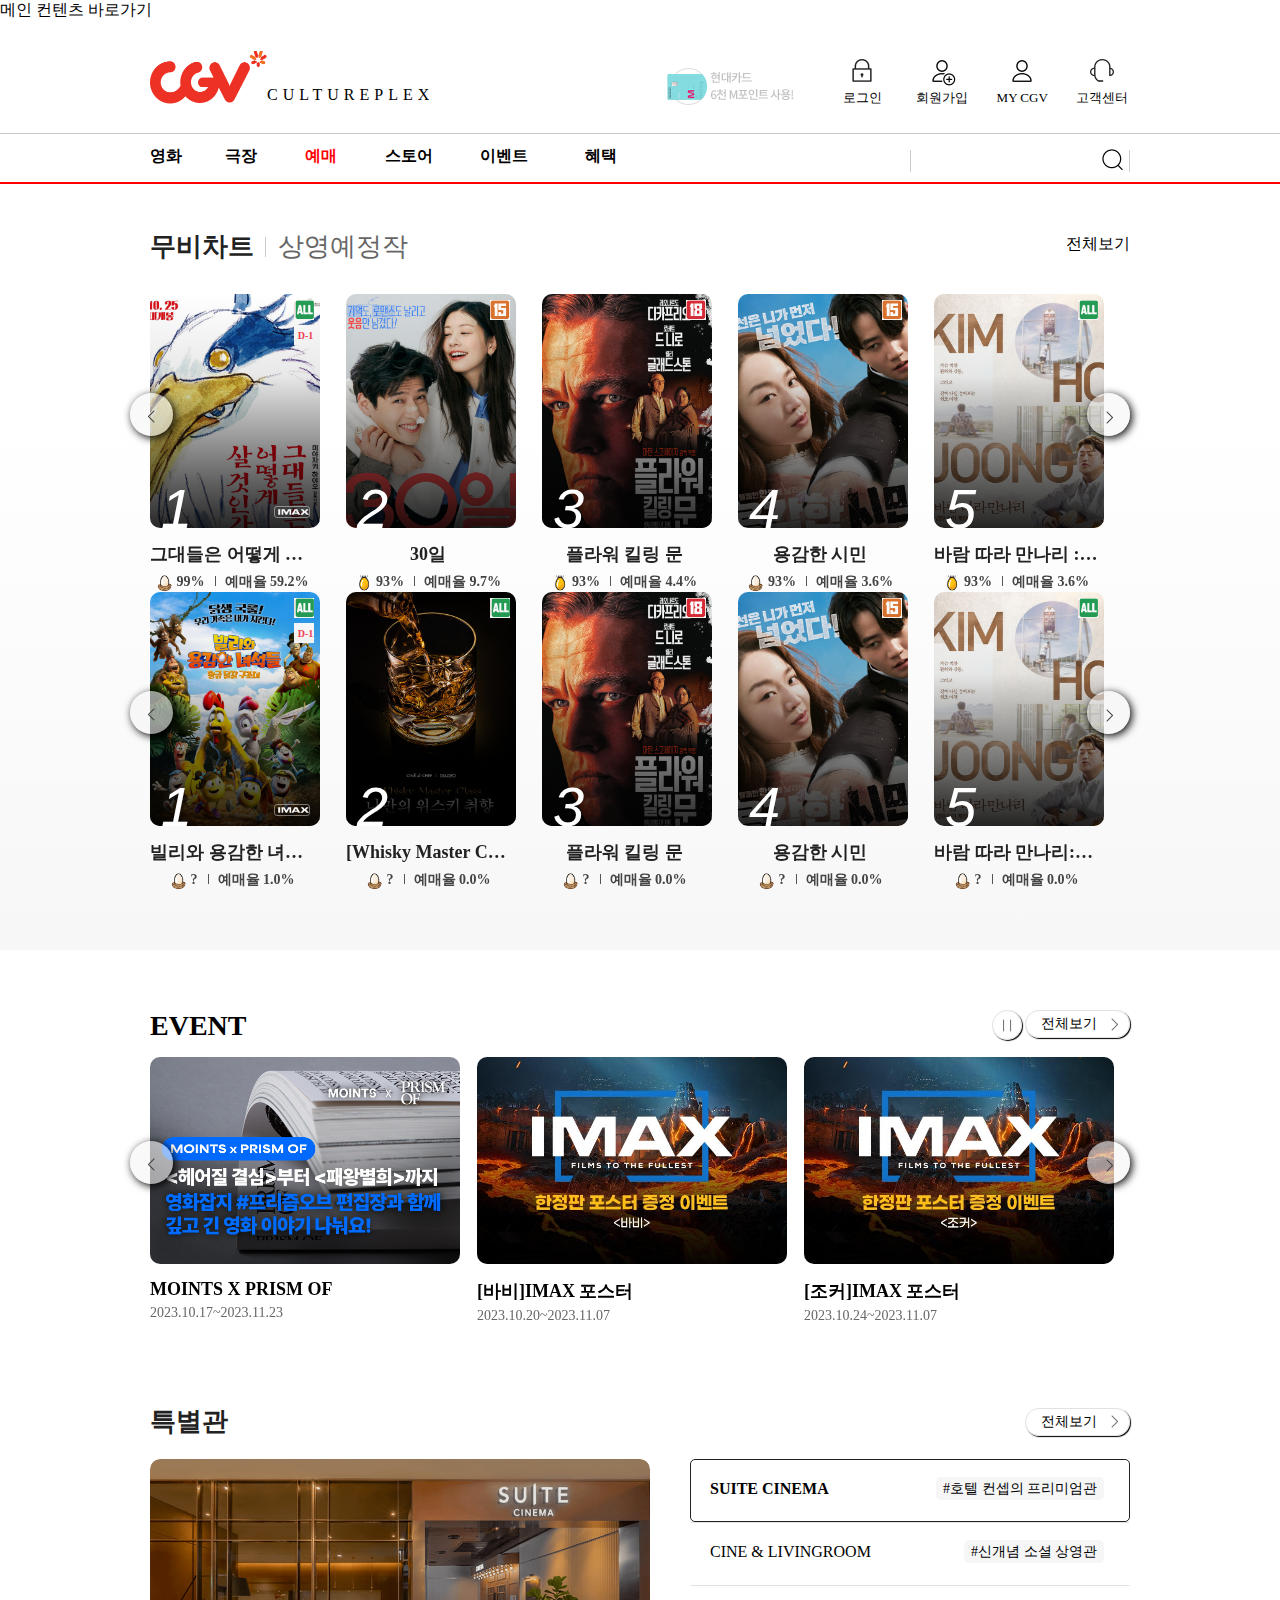
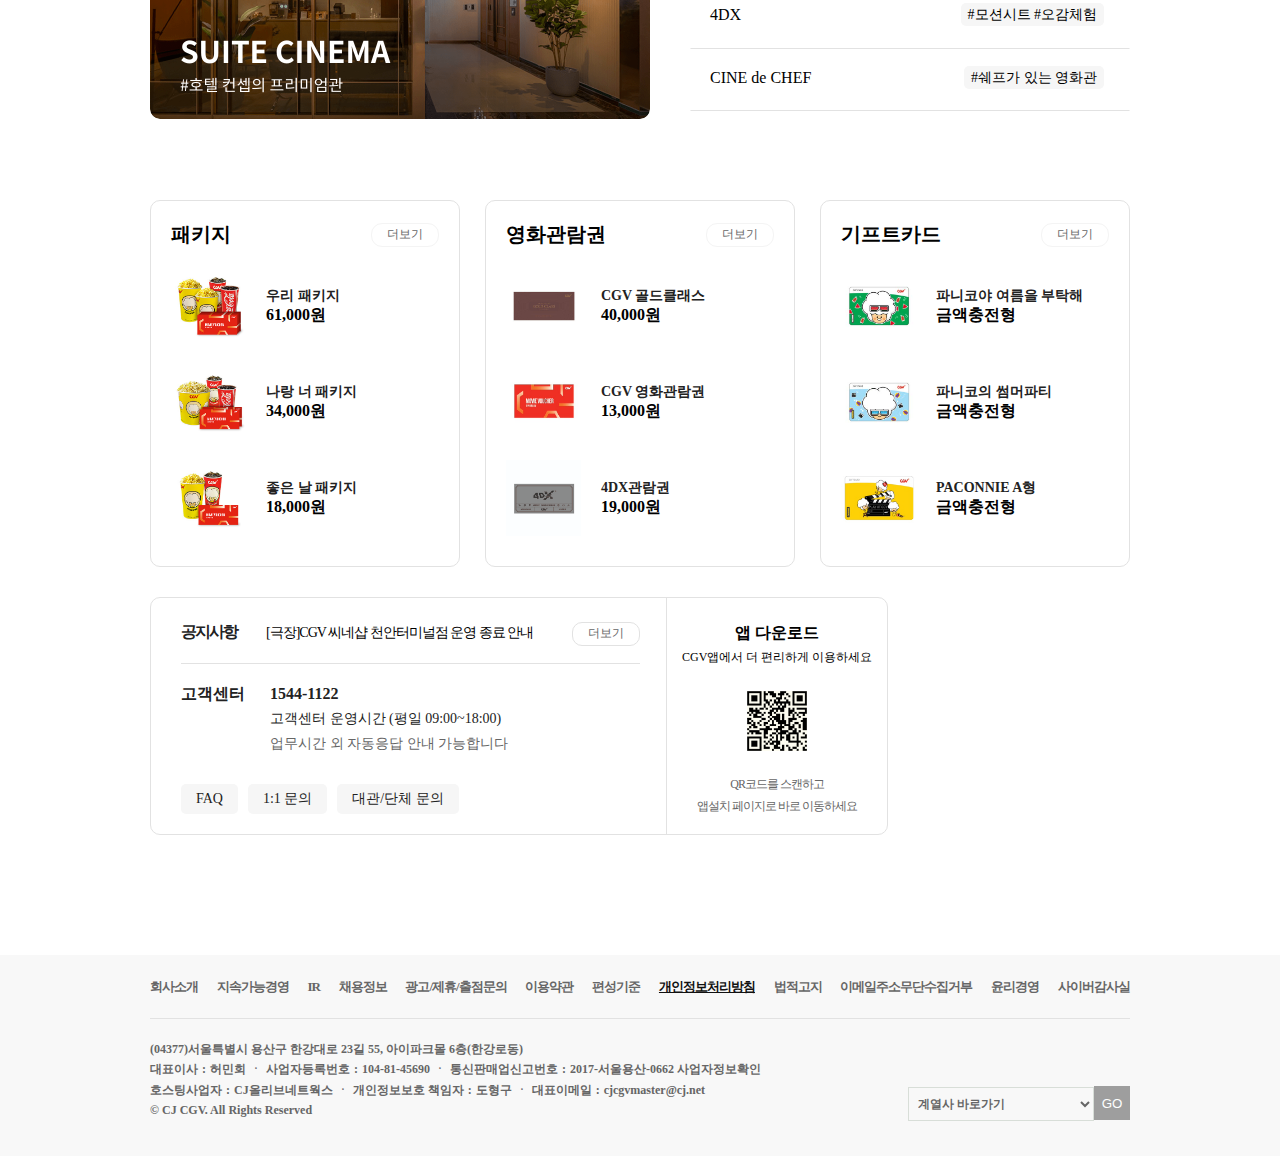
==== commit 1b6feb03: "Update index.html" ====
--- a/index.html
+++ b/index.html
@@ -1,40 +1,49 @@
 <!DOCTYPE html>
-<html lang="en">
+<html lang="ko">
 <head>
-
     <meta charset="UTF-8">
     <meta name="viewport" content="width=device-width, initial-scale=1.0">
+    <meta name="keywords" content="CGV, 시지브이, 영화관, 극장, 영화, 티켓, 박스오피스, 극장, Movie, Theater, Cinema, Cgv, cgv, 예매, 상영작">
+    <meta name="description" content="영화 그 이상의 다양하고 즐거운 몰입의 경험을 만듭니다. 라이프스타일 플랫폼 CGV">
+    <meta property="og:site_name" content="영화 그 이상의 감동. CGV">
+    <meta property="og:description" content="영화 그 이상의 다양하고 즐거운 몰입의 경험을 만듭니다. 라이프스타일 플랫폼 CGV">
+
     <title>영화 그 이상의 감동. CGV</title>
 
+    
+    <script src="https://code.jquery.com/jquery-3.7.1.js" integrity="sha256-eKhayi8LEQwp4NKxN+CfCh+3qOVUtJn3QNZ0TciWLP4=" crossorigin="anonymous"></script>   
+    <script src="https://code.jquery.com/jquery-3.3.1.min.js" integrity="sha256-FgpCb/KJQlLNfOu91ta32o/NMZxltwRo8QtmkMRdAu8=" crossorigin="anonymous"></script>
+
+    <script src="js/modernizr-custom.js"></script>
+    <script src="js/slick.min.js"></script>
+    <script src="js/slick.js"></script>
+    <script src="js/jquery.min_1.12.4.js"></script>
+    <script src="js/index.js" type="text/javascript" ></script>
+
+    
     <link rel="stylesheet" href="css/style.css">
     <link rel="stylesheet" href="css/reset.css">
     <link rel="stylesheet" href="css/slick.css">
 
     <!--구글폰트-->
-    <link href="https://fonts.googleapis.com/css2?family=Black+And+White+Picture&family=Noto+Sans+KR:wght@100;200;300;400;500;700;900&family=Single+Day&display=swap" rel="stylesheet">
+    <link rel="preconnect" href="https://fonts.googleapis.com">
+    <link rel="preconnect" href="https://fonts.gstatic.com" crossorigin>
+    <link href="https://fonts.googleapis.com/css2?family=Noto+Sans+KR&display=swap" rel="stylesheet">
 
     <!--파비콘-->
     <link rel="shortcut icon" href="img/favicon.ico">
-
-<!--제이쿼리-->
-<script src="js/jquery-3.7.1.js"></script>
-<script src="js/jquery.min_1.12.4.js"></script>
-<script src="js/slick.min.js"></script>
-<script src="js/slick.js"></script>    
-<script src="js/modernizr-custom.js"></script>
-
-
-
 </head>
 <body>
-
+    <div class="skip">
+        <a href="#">메인 컨텐츠 바로가기</a>
+    </div>
         <header id="header">
             <div class="container">
                 <div class="row">
                     <div class="header">
                         <h2>
-                            <a href="">
-                                <img src="img/logoRed.png"> <!--w 120 h 50-->
+                            <a href="#">
+                                <img src="img/logoRed.png"> 
                             </a>
                             <span>CULTUREPLEX</span>
                         </h2>
@@ -136,7 +145,7 @@
                     </div>
                     
                      
-                </div><!--//contents-->
+              </div> <!--//contents-->
                     
             </div><!--//navigation-->
         </header>
@@ -150,7 +159,7 @@
                             <i class="active"><a href="#">무비차트</a></i>
                             <i><a href="#">상영예정작</a></i>
                         </div> 
-                        <div class="allView"><a href="#">전체보기</a></div>   
+                        <a href="#" class="allView">전체보기</a>  
                     </div><!--//movie_chart-->
 
                     <div class="movie_list">
@@ -160,7 +169,7 @@
                                 
                                 <div> <!-- 1 -->
                                     <div class="img_contents"><!--이미지-->
-                                        <img src="img/87433_320.jpg" alt="그대들은 어떻게 살것인가">
+                                        <img src="../img/87433_320.jpg" alt="그대들은 어떻게 살것인가">
                                         <div class="img_rank"> <!--영화등급-->
                                             <i class="icon ageAll">All</i><!--아이콘-->
                                             <i class="icon ageDay" data-value="D-1">D Day</i>
@@ -168,7 +177,7 @@
 
                                         <div class="screen_type"><!--스크린 타입-->
                                             <i class="sType">
-                                                <img src="img/imax_white.png" alt="imax">
+                                                <img src="../img/imax_white.png" alt="imax">
                                             </i>
                                         </div><!--//screen_type-->
 
@@ -181,13 +190,13 @@
                                     </div><!--//img_contents-->
                                     <div class="movie_info"><!--영화 설명-->
                                         <strong class="movieName">그대들은 어떻게 살것인가</strong>
-                                        <span><img src="img/eggGoldeneggPreegg.png" alt="">99%</span>
+                                        <span><img src="../img/eggGoldeneggPreegg.png" alt="Golden Egg">99%</span>
                                         <span>예매율 59.2%</span>
                                     </div><!--//movie_info-->
                                 </div> <!--//1-->
                                     
-                                    <div> <!--//2-->
-                                        <div class="img_contents"><img src="img/87407_320.jpg" alt="30일">
+                                <div> <!--//2-->
+                                        <div class="img_contents"><img src="../img/87407_320.jpg" alt="30일">
                                             <div class="img_rank"> <!--영화등급-->
                                                 <i class="icon age15">15</i><!--아이콘-->
                                             </div><!--//img_rank-->
@@ -202,15 +211,15 @@
                                         </div><!--//img_contents-->
                                         <div class="movie_info"><!--영화 설명-->
                                             <strong class="movieName">30일</strong>
-                                            <span><img src="img/eggGoldenegggreat.png" alt="">93%</span>
+                                            <span><img src="../img/eggGoldenegggreat.png" alt="Golden Egg">93%</span>
                                             <span>예매율 9.7%</span>
                                         </div><!--//movie_info-->
 
-                                        </div><!--//2-->
+                                </div><!--//2-->
                                                                         
-                                    <div><!--3-->
-                                        <div class="img_contents">
-                                            <img src="img/87444_320.jpg" alt="플라워 킬링 문">
+                                <div><!--3-->
+                                        <div class="img_contents">
+                                            <img src="../img/87444_320.jpg" alt="플라워 킬링 문">
                                             <div class="img_rank"> <!--영화등급-->
                                                 <i class="icon age19">19</i><!--아이콘-->
                                             </div><!--//img_rank-->
@@ -223,16 +232,15 @@
                                         </div><!--//img_contents-->
                                         <div class="movie_info"><!--영화 설명-->
                                             <strong class="movieName">플라워 킬링 문</strong>
-                                            <span><img src="img/eggGoldenegggreat.png" alt="">93%</span>
+                                            <span><img src="../img/eggGoldenegggreat.png" alt="Golden Egg">93%</span>
                                             <span>예매율 4.4%</span>
                                         </div><!--//movie_info-->
-                                  </div><!--//3-->
-
-
-                                    <div><!--4-->
-
-                                        <div class="img_contents">
-                                            <img src="img/87410_320.jpg" alt="용감한 시민">
+                                </div><!--//3-->
+
+                                <div><!--4-->
+
+                                        <div class="img_contents">
+                                            <img src="../img/87410_320.jpg" alt="용감한 시민">
                                             <div class="img_rank"> <!--영화등급-->
                                                 <i class="icon age15">15</i><!--아이콘-->
                                             </div><!--//img_rank-->
@@ -244,15 +252,15 @@
                                         </div><!--//img_contents-->
                                         <div class="movie_info"><!--영화 설명-->
                                             <strong class="movieName">용감한 시민</strong>
-                                            <span><img src="img/eggGoldeneggPreegg.png" alt="">93%</span>
+                                            <span><img src="../img/eggGoldeneggPreegg.png" alt="">93%</span>
                                             <span>예매율 3.6%</span>
                                         </div><!--//movie_info-->
 
-                                    </div><!--//4-->
+                                </div><!--//4-->
                                     
-                                    <div><!--5-->
-                                        <div class="img_contents">
-                                            <img src="img/87422_320.jpg" alt="바람 따라 만나리:김호중의 계절">
+                                <div><!--5-->
+                                        <div class="img_contents">
+                                            <img src="../img/87422_320.jpg" alt="바람 따라 만나리 : 김호중의 계절">
                                             <div class="img_rank"> <!--영화등급-->
                                                 <i class="icon ageAll">All</i><!--아이콘-->
                                             </div><!--//img_rank-->
@@ -263,16 +271,15 @@
                                             </div>
                                         </div><!--//img_contents-->
                                         <div class="movie_info"><!--영화 설명-->
-                                            <strong class="movieName">바람 따라 만나리:김호중의 계절</strong>
-                                            <span><img src="img/eggGoldenegggreat.png" alt="">93%</span>
+                                            <strong class="movieName">바람 따라 만나리 : 김호중의 계절</strong>
+                                            <span><img src="../img/eggGoldenegggreat.png" alt="Golden Egg">93%</span>
                                             <span>예매율 3.6%</span>
                                         </div><!--//movie_info-->
-                                    </div><!--//5-->
-
-
-                                    <div><!--6-->
-                                        <div class="img_contents">
-                                            <img src="img/87358_320.jpg" alt="익스펜더블 4">
+                                </div><!--//5-->
+
+                                <div><!--6-->
+                                        <div class="img_contents">
+                                            <img src="../img/87358_320.jpg" alt="익스펜더블 4">
                                             <div class="img_rank"> <!--영화등급-->
                                                 <i class="icon age19">19</i><!--아이콘-->
                                             </div><!--//img_rank-->
@@ -283,14 +290,14 @@
                                         </div><!--//img_contents-->
                                         <div class="movie_info"><!--영화 설명-->
                                             <strong class="movieName">익스펜더블 4</strong>
-                                            <span><img src="img/eggGoldenegggreat.png" alt="">85%</span>
+                                            <span><img src="../img/eggGoldenegggreat.png" alt="Golden Egg">85%</span>
                                             <span>예매율 2.8%</span>
                                         </div><!--//movie_info-->                                       
-                                    </div><!--//6-->
-
-                                    <div><!--7-->
-                                        <div class="img_contents">
-                                            <img src="img/87438_320.jpg" alt="오픈 더 도어">
+                                </div><!--//6-->
+
+                                <div><!--7-->
+                                        <div class="img_contents">
+                                            <img src="../img/87438_320.jpg" alt="오픈 더 도어">
                                             <div class="img_rank"> <!--영화등급-->
                                                 <i class="icon age19">19</i><!--아이콘-->
                                             </div><!--//img_rank-->
@@ -301,14 +308,14 @@
                                         </div><!--//img_contents-->
                                         <div class="movie_info"><!--영화 설명-->
                                             <strong class="movieName">오픈 더 도어</strong>
-                                            <span><img src="img/eggGoldeneggPreegg.png" alt="">98%</span>
+                                            <span><img src="../img/eggGoldeneggPreegg.png" alt="Golden Egg">98%</span>
                                             <span>예매율 2.0%</span>
                                         </div><!--//movie_info-->     
-                                    </div><!--//7-->
-
-                                    <div><!--8-->
-                                        <div class="img_contents">
-                                            <img src="img/87298_320.jpg" alt="블루 자이언트">
+                                </div><!--//7-->
+
+                                <div><!--8-->
+                                        <div class="img_contents">
+                                            <img src="../img/87298_320.jpg" alt="블루 자이언트">
                                             <div class="img_rank"> <!--영화등급-->
                                                 <i class="icon age12">12</i><!--아이콘-->
                                             </div><!--//img_rank-->
@@ -319,15 +326,15 @@
                                         </div><!--//img_contents-->
                                         <div class="movie_info"><!--영화 설명-->
                                             <strong class="movieName">블루 자이언트</strong>
-                                            <span><img src="img/eggGoldenegggreat.png" alt="">97%</span>
+                                            <span><img src="../img/eggGoldenegggreat.png" alt="Golden Egg">97%</span>
                                             <span>예매율 1.8%</span>
                                         </div><!--//movie_info-->     
 
-                                    </div><!--//8-->
-
-                                    <div><!--9-->
-                                        <div class="img_contents">
-                                            <img src="img/87408_320.jpg" alt="화란">
+                                </div><!--//8-->
+
+                                <div><!--9-->
+                                        <div class="img_contents">
+                                            <img src="../img/87408_320.jpg" alt="화란">
                                             <div class="img_rank"> <!--영화등급-->
                                                 <i class="icon age15">15</i><!--아이콘-->
                                             </div><!--//img_rank-->
@@ -338,14 +345,14 @@
                                         </div><!--//img_contents-->
                                         <div class="movie_info"><!--영화 설명-->
                                             <strong class="movieName">화란</strong>
-                                            <span><img src="img/eggGoldenegggreat.png" alt="">79%</span>
+                                            <span><img src="../img/eggGoldenegggreat.png" alt="Golden Egg">79%</span>
                                             <span>예매율 1.9%</span>
                                         </div><!--//movie_info-->     
-                                    </div><!--//9-->
-
-                                    <div><!--10-->
-                                        <div class="img_contents">
-                                            <img src="img/87428_320.jpg" alt="엑소시스트-믿는 자">
+                                </div><!--//9-->
+
+                                <div><!--10-->
+                                        <div class="img_contents">
+                                            <img src="../img/87428_320.jpg" alt="엑소시스트-믿는 자">
                                             <div class="img_rank"> <!--영화등급-->
                                                 <i class="icon age15">15</i><!--아이콘-->
                                             </div><!--//img_rank-->
@@ -356,14 +363,14 @@
                                         </div><!--//img_contents-->
                                         <div class="movie_info"><!--영화 설명-->
                                             <strong class="movieName">엑소시스트-믿는 자</strong>
-                                            <span><img src="img/eggGoldenegg.png" alt="">65%</span>
+                                            <span><img src="../img/eggGoldenegg.png" alt="Golden Egg">65%</span>
                                             <span>예매율 1.1%</span>
                                         </div><!--//movie_info-->   
-                                    </div><!--//10-->
-
-                                    <div><!--11-->
-                                        <div class="img_contents">
-                                            <img src="img/87263_320.jpg" alt="마브카-숲의 노래">
+                                </div><!--//10-->
+
+                                <div><!--11-->
+                                        <div class="img_contents">
+                                            <img src="../img/87263_320.jpg" alt="마브카-숲의 노래">
                                             <div class="img_rank"> <!--영화등급-->
                                                 <i class="icon ageAll">All</i><!--아이콘-->
                                             </div><!--//img_rank-->
@@ -374,14 +381,14 @@
                                         </div><!--//img_contents-->
                                         <div class="movie_info"><!--영화 설명-->
                                             <strong class="movieName">마브카-숲의 노래</strong>
-                                            <span><img src="img/eggGoldenegggreat.png" alt="">94%</span>
+                                            <span><img src="../img/eggGoldenegggreat.png" alt="Golden Egg">94%</span>
                                             <span>예매율 1.1%</span>
                                         </div><!--//movie_info-->   
-                                    </div><!--//11-->
-
-                                    <div><!--12-->
-                                        <div class="img_contents">
-                                            <img src="img/87360_320.jpg" alt="퍼피 구조대-더 마이티 무비">
+                                </div><!--//11-->
+
+                                <div><!--12-->
+                                        <div class="img_contents">
+                                            <img src="../img/87360_320.jpg" alt="퍼피 구조대-더 마이티 무비">
                                             <div class="img_rank"> <!--영화등급-->
                                                 <i class="icon ageAll">All</i><!--아이콘-->
                                             </div><!--//img_rank-->
@@ -392,14 +399,14 @@
                                         </div><!--//img_contents-->
                                         <div class="movie_info"><!--영화 설명-->
                                             <strong class="movieName">퍼피 구조대-더 마이티 무비</strong>
-                                            <span><img src="img/eggGoldenegggreat.png" alt="">96%</span>
+                                            <span><img src="../img/eggGoldenegggreat.png" alt="Golden Egg">96%</span>
                                             <span>예매율 0.9%</span>
                                         </div><!--//movie_info-->   
-                                    </div><!--//12-->
-
-                                    <div><!--13-->
-                                        <div class="img_contents">
-                                            <img src="img/87305_320.jpg" alt="화사한 그녀">
+                                </div><!--//12-->
+
+                                <div><!--13-->
+                                        <div class="img_contents">
+                                            <img src="../img/87305_320.jpg" alt="화사한 그녀">
                                             <div class="img_rank"> <!--영화등급-->
                                                 <i class="icon age12">12</i><!--아이콘-->
                                             </div><!--//img_rank-->
@@ -410,14 +417,14 @@
                                         </div><!--//img_contents-->
                                         <div class="movie_info"><!--영화 설명-->
                                             <strong class="movieName">화사한 그녀</strong>
-                                            <span><img src="img/eggGoldenegg.png" alt="">68%</span>
+                                            <span><img src="../img/eggGoldenegg.png" alt="Golden Egg">68%</span>
                                             <span>예매율 0.7%</span>
                                         </div><!--//movie_info-->  
-                                    </div><!--//13-->
-
-                                    <div><!--14-->
-                                        <div class="img_contents">
-                                            <img src="img/87355_320.jpg" alt="사나-저주의 아이">
+                                </div><!--//13-->
+
+                                <div><!--14-->
+                                        <div class="img_contents">
+                                            <img src="../img/87355_320.jpg" alt="사나-저주의 아이">
                                             <div class="img_rank"> <!--영화등급-->
                                                 <i class="icon age15">15</i><!--아이콘-->
                                             </div><!--//img_rank-->
@@ -428,14 +435,50 @@
                                         </div><!--//img_contents-->
                                         <div class="movie_info"><!--영화 설명-->
                                             <strong class="movieName">사나-저주의 아이</strong>
-                                            <span><img src="img/eggGoldenegg.png" alt="">62%</span>
+                                            <span><img src="../img/eggGoldenegg.png" alt="Golden Egg">62%</span>
                                             <span>예매율 0.7%</span>
                                         </div><!--//movie_info-->  
-                                    </div><!--//14-->
-
-                                    <div><!--15-->
-                                        <div class="img_contents">
-                                            <img src="img/87405_320.jpg" alt="믿을 수 있는 사람">
+                                </div><!--//14-->
+
+                                <div><!--15-->
+                                    <div class="img_contents">
+                                        <img src="../img/87405_320.jpg" alt="믿을 수 있는 사람">
+                                        <div class="img_rank"> <!--영화등급-->
+                                            <i class="icon age12">12</i><!--아이콘-->
+                                        </div><!--//img_rank-->
+                                        <div class="movie_detail"> <!--영화 상세보기-->
+                                            <a href="#" class="chart_detail" >상세보기</a>
+                                            <a href="#" class="chart_ticket" >예매하기</a>
+                                        </div>
+                                    </div><!--//img_contents-->
+                                        <div class="movie_info"><!--영화 설명-->
+                                            <strong class="movieName">믿을 수 있는 사람</strong>
+                                            <span><img src="../img/eggGoldenegggreat.png" alt="Golden Egg">93%</span>
+                                            <span>예매율 0.6%</span>
+                                        </div><!--//movie_info-->  
+                                </div><!--//15-->
+
+                                <div><!--16-->
+                                    <div class="img_contents">
+                                        <img src="../img/87500_320.jpg" alt="팀 버튼의 크리스마스 악몽">
+                                        <div class="img_rank"> <!--영화등급-->
+                                            <i class="icon ageAll">All</i><!--아이콘-->
+                                        </div><!--//img_rank-->
+                                        <div class="movie_detail"> <!--영화 상세보기-->
+                                            <a href="#" class="chart_detail" >상세보기</a>
+                                            <a href="#" class="chart_ticket" >예매하기</a>
+                                        </div>
+                                    </div><!--//img_contents-->
+                                        <div class="movie_info"><!--영화 설명-->
+                                            <strong class="movieName">팀 버튼의 크리스마스 악몽</strong>
+                                            <span><img src="../img/eggGoldenegggreat.png" alt="Golden Egg">97%</span>
+                                            <span>예매율 0.3%</span>
+                                        </div><!--//movie_info-->  
+                                </div><!--//16-->
+
+                                <div><!--17-->
+                                        <div class="img_contents">
+                                            <img src="../img/87335_320.jpg" alt="천박사 퇴마 연구소-설경의 비밀">
                                             <div class="img_rank"> <!--영화등급-->
                                                 <i class="icon age12">12</i><!--아이콘-->
                                             </div><!--//img_rank-->
@@ -445,34 +488,15 @@
                                             </div>
                                         </div><!--//img_contents-->
                                         <div class="movie_info"><!--영화 설명-->
-                                            <strong class="movieName">믿을 수 있는 사람</strong>
-                                            <span><img src="img/eggGoldenegggreat.png" alt="">93%</span>
-                                            <span>예매율 0.6%</span>
-                                        </div><!--//movie_info-->  
-                                    </div><!--//15-->
-
-
-                                    <div><!--16-->
-                                        <div class="img_contents">
-                                            <img src="img/87500_320.jpg" alt="팀 버튼의 크리스마스 악몽">
-                                            <div class="img_rank"> <!--영화등급-->
-                                                <i class="icon ageAll">All</i><!--아이콘-->
-                                            </div><!--//img_rank-->
-                                            <div class="movie_detail"> <!--영화 상세보기-->
-                                                <a href="#" class="chart_detail" >상세보기</a>
-                                                <a href="#" class="chart_ticket" >예매하기</a>
-                                            </div>
-                                        </div><!--//img_contents-->
-                                        <div class="movie_info"><!--영화 설명-->
-                                            <strong class="movieName">팀 버튼의 크리스마스 악몽</strong>
-                                            <span><img src="img/eggGoldenegggreat.png" alt="">97%</span>
-                                            <span>예매율 0.3%</span>
-                                        </div><!--//movie_info-->  
-                                    </div><!--//16-->
-
-                                    <div><!--17-->
-                                        <div class="img_contents">
-                                            <img src="img/87335_320.jpg" alt="천박사 퇴마 연구소-설경의 비밀">
+                                            <strong class="movieName">천박사 퇴마 연구소-설경의 비밀</strong>
+                                            <span><img src="../img/eggGoldenegggreat.png" alt="Golden Egg">88%</span>
+                                            <span>예매율 0.2%</span>
+                                        </div><!--//movie_info-->  
+                                 </div><!--//17-->
+
+                                <div><!--18-->
+                                        <div class="img_contents">
+                                            <img src="../img/85672_320.jpg" alt="라라랜드">
                                             <div class="img_rank"> <!--영화등급-->
                                                 <i class="icon age12">12</i><!--아이콘-->
                                             </div><!--//img_rank-->
@@ -482,16 +506,15 @@
                                             </div>
                                         </div><!--//img_contents-->
                                         <div class="movie_info"><!--영화 설명-->
-                                            <strong class="movieName">천박사 퇴마 연구소-설경의 비밀</strong>
-                                            <span><img src="img/eggGoldenegggreat.png" alt="">88%</span>
+                                            <strong class="movieName">라라랜드</strong>
+                                            <span><img src="../img/eggGoldenegggreat.png" alt="Golden Egg">99%</span>
                                             <span>예매율 0.2%</span>
                                         </div><!--//movie_info-->  
-                                    </div><!--//17-->
-
-
-                                    <div><!--18-->
-                                        <div class="img_contents">
-                                            <img src="img/85672_320.jpg" alt="라라랜드">
+                                </div><!--//18-->
+
+                                <div> <!--19-->
+                                        <div class="img_contents">
+                                            <img src="../img/87388_320.jpg" alt="1947 보스톤">
                                             <div class="img_rank"> <!--영화등급-->
                                                 <i class="icon age12">12</i><!--아이콘-->
                                             </div><!--//img_rank-->
@@ -501,15 +524,15 @@
                                             </div>
                                         </div><!--//img_contents-->
                                         <div class="movie_info"><!--영화 설명-->
-                                            <strong class="movieName">라라랜드</strong>
-                                            <span><img src="img/eggGoldenegggreat.png" alt="">99%</span>
+                                            <strong class="movieName">1947 보스톤</strong>
+                                            <span><img src="../img/eggGoldenegggreat.png" alt="Golden Egg">96%</span>
                                             <span>예매율 0.2%</span>
                                         </div><!--//movie_info-->  
-                                    </div><!--//18-->
-
-                                    <div> <!--19-->
-                                        <div class="img_contents">
-                                            <img src="img/87388_320.jpg" alt="1947 보스톤">
+                                </div><!--//19-->
+
+                                <div><!--20-->
+                                        <div class="img_contents">
+                                            <img src="../img/87440_320.jpg" alt="우리의 하루">
                                             <div class="img_rank"> <!--영화등급-->
                                                 <i class="icon age12">12</i><!--아이콘-->
                                             </div><!--//img_rank-->
@@ -519,31 +542,11 @@
                                             </div>
                                         </div><!--//img_contents-->
                                         <div class="movie_info"><!--영화 설명-->
-                                            <strong class="movieName">1947 보스톤</strong>
-                                            <span><img src="img/eggGoldenegggreat.png" alt="">96%</span>
+                                            <strong class="movieName">우리의 하루</strong>
+                                            <span><img src="../img/eggGoldenegggreat.png" alt="Golden Egg">95%</span>
                                             <span>예매율 0.2%</span>
                                         </div><!--//movie_info-->  
-                                    </div><!--//19-->
-
-                                    <div><!--20-->
-                                        <div class="img_contents">
-                                            <img src="img/87440_320.jpg" alt="우리의 하루">
-                                            <div class="img_rank"> <!--영화등급-->
-                                                <i class="icon age12">12</i><!--아이콘-->
-                                            </div><!--//img_rank-->
-                                            <div class="movie_detail"> <!--영화 상세보기-->
-                                                <a href="#" class="chart_detail" >상세보기</a>
-                                                <a href="#" class="chart_ticket" >예매하기</a>
-                                            </div>
-                                        </div><!--//img_contents-->
-                                        <div class="movie_info"><!--영화 설명-->
-                                            <strong class="movieName">우리의 하루</strong>
-                                            <span><img src="img/eggGoldenegggreat.png" alt="">95%</span>
-                                            <span>예매율 0.2%</span>
-                                        </div><!--//movie_info-->  
-                                    </div><!--//20-->
-
-
+                                </div><!--//20-->
                                 
                             </div><!--//slider img_slider1-->
                             
@@ -551,7 +554,7 @@
                             <div class="slider img_slider2">
                                 <div > <!-- 1 -->
                                     <div class="img_contents"><!--이미지-->
-                                        <img src="img/87411_320.jpg" alt="빌리와 용감한 녀석들-황금달걀 구조대">
+                                        <img src="../img/87411_320.jpg" alt="빌리와 용감한 녀석들-황금달걀 구조대">
                                         <div class="img_rank"> <!--영화등급-->
                                             <i class="icon ageAll">All</i><!--아이콘-->
                                             <i class="icon ageDay" data-value="D-1">D Day</i>
@@ -559,7 +562,7 @@
 
                                         <div class="screen_type"><!--스크린 타입-->
                                             <i class="sType">
-                                                <img src="img/imax_white.png" alt="imax">
+                                                <img src="../img/imax_white.png" alt="imax">
                                             </i>
                                         </div><!--//screen_type-->
 
@@ -572,14 +575,14 @@
                                     </div><!--//img_contents-->
                                     <div class="movie_info"><!--영화 설명-->
                                         <strong class="movieName">빌리와 용감한 녀석들-황금달걀 구조대</strong>
-                                        <span><img src="img/eggGoldeneggPreegg.png" alt="">?</span>
+                                        <span><img src="../img/eggGoldeneggPreegg.png" alt="Golden Egg">?</span>
                                         <span>예매율 1.0%</span>
                                     </div><!--//movie_info-->
                                 </div> <!--//1-->
                                     
-                                    <div> <!--2-->
-                                        <div class="img_contents">
-                                            <img src="img/87344_320.jpg" alt="[Whisky Master Class]나만의 위스키 취향">
+                                <div> <!--2-->
+                                        <div class="img_contents">
+                                            <img src="../img/87344_320.jpg" alt="[Whisky Master Class]나만의 위스키 취향">
                                             <div class="img_rank"> <!--영화등급-->
                                                 <i class="icon ageAll">All</i><!--아이콘-->
                                             </div><!--//img_rank-->
@@ -594,15 +597,15 @@
                                         </div><!--//img_contents-->
                                         <div class="movie_info"><!--영화 설명-->
                                             <strong class="movieName">[Whisky Master Class]나만의 위스키 취향</strong>
-                                            <span><img src="img/eggGoldeneggPreegg.png" alt="">?</span>
+                                            <span><img src="../img/eggGoldeneggPreegg.png" alt="Golden Egg">?</span>
                                             <span>예매율 0.0%</span>
                                         </div><!--//movie_info-->
 
-                                    </div><!--//2-->                                       
+                                </div><!--//2-->                                       
                                 
-                                    <div><!--3-->
-                                        <div class="img_contents">
-                                            <img src="img/87444_320.jpg" alt="플라워 킬링 문">
+                                <div><!--3-->
+                                        <div class="img_contents">
+                                            <img src="../img/87444_320.jpg" alt="플라워 킬링 문">
                                             <div class="img_rank"> <!--영화등급-->
                                                 <i class="icon age19">19</i><!--아이콘-->
                                             </div><!--//img_rank-->
@@ -615,14 +618,14 @@
                                         </div><!--//img_contents-->
                                         <div class="movie_info"><!--영화 설명-->
                                             <strong class="movieName">플라워 킬링 문</strong>
-                                            <span><img src="img/eggGoldeneggPreegg.png" alt="">?</span>
+                                            <span><img src="../img/eggGoldeneggPreegg.png" alt="Golden Egg">?</span>
                                             <span>예매율 0.0%</span>
                                         </div><!--//movie_info-->
-                                  </div><!--//3-->
-
-                                    <div><!--4-->
-                                        <div class="img_contents">
-                                            <img src="img/87410_320.jpg" alt="용감한 시민">
+                                 </div><!--//3-->
+
+                                <div><!--4-->
+                                        <div class="img_contents">
+                                            <img src="../img/87410_320.jpg" alt="용감한 시민">
                                             <div class="img_rank"> <!--영화등급-->
                                                 <i class="icon age15">15</i><!--아이콘-->
                                             </div><!--//img_rank-->
@@ -634,15 +637,15 @@
                                         </div><!--//img_contents-->
                                         <div class="movie_info"><!--영화 설명-->
                                             <strong class="movieName">용감한 시민</strong>
-                                            <span><img src="img/eggGoldeneggPreegg.png" alt="">?</span>
+                                            <span><img src="../img/eggGoldeneggPreegg.png" alt="Golden Egg">?</span>
                                             <span>예매율 0.0%</span>
                                         </div><!--//movie_info-->
 
-                                    </div><!--//4-->
+                                </div><!--//4-->
                                     
-                                    <div><!--5-->
-                                        <div class="img_contents">
-                                            <img src="img/87422_320.jpg" alt="바람 따라 만나리:김호중의 계절">
+                                <div><!--5-->
+                                        <div class="img_contents">
+                                            <img src="../img/87422_320.jpg" alt="바람 따라 만나리:김호중의 계절">
                                             <div class="img_rank"> <!--영화등급-->
                                                 <i class="icon ageAll">All</i><!--아이콘-->
                                             </div><!--//img_rank-->
@@ -654,14 +657,14 @@
                                         </div><!--//img_contents-->
                                         <div class="movie_info"><!--영화 설명-->
                                             <strong class="movieName">바람 따라 만나리:김호중의 계절</strong>
-                                            <span><img src="img/eggGoldeneggPreegg.png" alt="">?</span>
+                                            <span><img src="../img/eggGoldeneggPreegg.png" alt="Golden Egg">?</span>
                                             <span>예매율 0.0%</span>
                                         </div><!--//movie_info-->
-                                    </div><!--//5-->
-
-                                    <div><!--6-->
-                                        <div class="img_contents">
-                                            <img src="img/87358_320.jpg" alt="익스펜더블 4">
+                                </div><!--//5-->
+
+                                <div><!--6-->
+                                        <div class="img_contents">
+                                            <img src="../img/87358_320.jpg" alt="익스펜더블 4">
                                             <div class="img_rank"> <!--영화등급-->
                                                 <i class="icon age19">19</i><!--아이콘-->
                                             </div><!--//img_rank-->
@@ -672,14 +675,14 @@
                                         </div><!--//img_contents-->
                                         <div class="movie_info"><!--영화 설명-->
                                             <strong class="movieName">익스펜더블 4</strong>
-                                            <span><img src="img/eggGoldeneggPreegg.png" alt="">?</span>
+                                            <span><img src="../img/eggGoldeneggPreegg.png" alt="Golden Egg">?</span>
                                             <span>예매율 0.0%</span>
                                         </div><!--//movie_info-->                                       
-                                    </div><!--//6-->
-
-                                    <div><!--7-->
-                                        <div class="img_contents">
-                                            <img src="img/87438_320.jpg" alt="오픈 더 도어">
+                                </div><!--//6-->
+
+                                <div><!--7-->
+                                        <div class="img_contents">
+                                            <img src="../img/87438_320.jpg" alt="오픈 더 도어">
                                             <div class="img_rank"> <!--영화등급-->
                                                 <i class="icon age19">19</i><!--아이콘-->
                                             </div><!--//img_rank-->
@@ -690,14 +693,14 @@
                                         </div><!--//img_contents-->
                                         <div class="movie_info"><!--영화 설명-->
                                             <strong class="movieName">오픈 더 도어</strong>
-                                            <span><img src="img/eggGoldeneggPreegg.png" alt="">?</span>
+                                            <span><img src="../img/eggGoldeneggPreegg.png" alt="Golden Egg">?</span>
                                             <span>예매율 0.0%</span>
                                         </div><!--//movie_info-->     
-                                    </div><!--//7-->
-
-                                    <div><!--8-->
-                                        <div class="img_contents">
-                                            <img src="img/87298_320.jpg" alt="블루 자이언트">
+                                </div><!--//7-->
+
+                                <div><!--8-->
+                                        <div class="img_contents">
+                                            <img src="../img/87298_320.jpg" alt="블루 자이언트">
                                             <div class="img_rank"> <!--영화등급-->
                                                 <i class="icon age12">12</i><!--아이콘-->
                                             </div><!--//img_rank-->
@@ -708,15 +711,15 @@
                                         </div><!--//img_contents-->
                                         <div class="movie_info"><!--영화 설명-->
                                             <strong class="movieName">블루 자이언트</strong>
-                                            <span><img src="img/eggGoldeneggPreegg.png" alt="">?</span>
+                                            <span><img src="../img/eggGoldeneggPreegg.png" alt="Golden Egg">?</span>
                                             <span>예매율 0.0%</span>
                                         </div><!--//movie_info-->     
 
-                                    </div><!--//8-->
-
-                                    <div><!--9-->
-                                        <div class="img_contents">
-                                            <img src="img/87408_320.jpg" alt="화란">
+                                </div><!--//8-->
+
+                                <div><!--9-->
+                                        <div class="img_contents">
+                                            <img src="../img/87408_320.jpg" alt="화란">
                                             <div class="img_rank"> <!--영화등급-->
                                                 <i class="icon age15">15</i><!--아이콘-->
                                             </div><!--//img_rank-->
@@ -727,14 +730,14 @@
                                         </div><!--//img_contents-->
                                         <div class="movie_info"><!--영화 설명-->
                                             <strong class="movieName">화란</strong>
-                                            <span><img src="img/eggGoldeneggPreegg.png" alt="">?</span>
+                                            <span><img src="../img/eggGoldeneggPreegg.png" alt="Golden Egg">?</span>
                                             <span>예매율 0.0%</span>
                                         </div><!--//movie_info-->     
-                                    </div><!--//9-->
-
-                                    <div><!--10-->
-                                        <div class="img_contents">
-                                            <img src="img/87428_320.jpg" alt="엑소시스트-믿는 자">
+                                </div><!--//9-->
+
+                                <div><!--10-->
+                                        <div class="img_contents">
+                                            <img src="../img/87428_320.jpg" alt="엑소시스트-믿는 자">
                                             <div class="img_rank"> <!--영화등급-->
                                                 <i class="icon age15">15</i><!--아이콘-->
                                             </div><!--//img_rank-->
@@ -745,14 +748,14 @@
                                         </div><!--//img_contents-->
                                         <div class="movie_info"><!--영화 설명-->
                                             <strong class="movieName">엑소시스트-믿는 자</strong>
-                                            <span><img src="img/eggGoldeneggPreegg.png" alt="">?</span>
+                                            <span><img src="../img/eggGoldeneggPreegg.png" alt="Golden Egg">?</span>
                                             <span>예매율 0.0%</span>
                                         </div><!--//movie_info-->   
-                                    </div><!--//10-->
-
-                                    <div><!--11-->
-                                        <div class="img_contents">
-                                            <img src="img/87263_320.jpg" alt="마브카-숲의 노래">
+                                </div><!--//10-->
+
+                                <div><!--11-->
+                                        <div class="img_contents">
+                                            <img src="../img/87263_320.jpg" alt="마브카-숲의 노래">
                                             <div class="img_rank"> <!--영화등급-->
                                                 <i class="icon ageAll">All</i><!--아이콘-->
                                             </div><!--//img_rank-->
@@ -763,14 +766,14 @@
                                         </div><!--//img_contents-->
                                         <div class="movie_info"><!--영화 설명-->
                                             <strong class="movieName">엑소시스트-믿는 자</strong>
-                                            <span><img src="img/eggGoldeneggPreegg.png" alt="">?</span>
+                                            <span><img src="../img/eggGoldeneggPreegg.png" alt="Golden Egg">?</span>
                                             <span>예매율 0.0%</span>
                                         </div><!--//movie_info-->   
-                                    </div><!--//11-->
-
-                                    <div><!--12-->
-                                        <div class="img_contents">
-                                            <img src="img/87360_320.jpg" alt="퍼피 구조대-더 마이티 무비">
+                                </div><!--//11-->
+
+                                <div><!--12-->
+                                        <div class="img_contents">
+                                            <img src="../img/87360_320.jpg" alt="퍼피 구조대-더 마이티 무비">
                                             <div class="img_rank"> <!--영화등급-->
                                                 <i class="icon ageAll">All</i><!--아이콘-->
                                             </div><!--//img_rank-->
@@ -781,14 +784,14 @@
                                         </div><!--//img_contents-->
                                         <div class="movie_info"><!--영화 설명-->
                                             <strong class="movieName">퍼피 구조대-더 마이티 무비</strong>
-                                            <span><img src="img/eggGoldeneggPreegg.png" alt="">?</span>
+                                            <span><img src="../img/eggGoldeneggPreegg.png" alt="Golden Egg">?</span>
                                             <span>예매율 0.0%</span>
                                         </div><!--//movie_info-->   
-                                    </div><!--//12-->
-
-                                    <div><!--13-->
-                                        <div class="img_contents">
-                                            <img src="img/87305_320.jpg" alt="화사한 그녀">
+                                </div><!--//12-->
+
+                                <div><!--13-->
+                                        <div class="img_contents">
+                                            <img src="../img/87305_320.jpg" alt="화사한 그녀">
                                             <div class="img_rank"> <!--영화등급-->
                                                 <i class="icon age12">12</i><!--아이콘-->
                                             </div><!--//img_rank-->
@@ -799,14 +802,14 @@
                                         </div><!--//img_contents-->
                                         <div class="movie_info"><!--영화 설명-->
                                             <strong class="movieName">화사한 그녀</strong>
-                                            <span><img src="img/eggGoldeneggPreegg.png" alt="">?</span>
-                                            <span>예매율 0.0%</span>
-                                        </div><!--//movie_info-->  
-                                    </div><!--//13-->
-
-                                    <div><!--14-->
-                                        <div class="img_contents">
-                                            <img src="img/87355_320.jpg" alt="사나-저주의 아이">
+                                            <span><img src="../img/eggGoldeneggPreegg.png" alt="Golden Egg">?</span>
+                                            <span>예매율 0.0%</span>
+                                        </div><!--//movie_info-->  
+                                </div><!--//13-->
+
+                                <div><!--14-->
+                                        <div class="img_contents">
+                                            <img src="../img/87355_320.jpg" alt="사나-저주의 아이">
                                             <div class="img_rank"> <!--영화등급-->
                                                 <i class="icon age15">15</i><!--아이콘-->
                                             </div><!--//img_rank-->
@@ -817,14 +820,14 @@
                                         </div><!--//img_contents-->
                                         <div class="movie_info"><!--영화 설명-->
                                             <strong class="movieName">사나-저주의 아이</strong>
-                                            <span><img src="img/eggGoldeneggPreegg.png" alt="">?</span>
-                                            <span>예매율 0.0%</span>
-                                        </div><!--//movie_info-->  
-                                    </div><!--//14-->
-
-                                    <div><!--15-->
-                                        <div class="img_contents">
-                                            <img src="img/87405_320.jpg" alt="믿을 수 있는 사람">
+                                            <span><img src="../img/eggGoldeneggPreegg.png" alt="Golden Egg">?</span>
+                                            <span>예매율 0.0%</span>
+                                        </div><!--//movie_info-->  
+                                </div><!--//14-->
+
+                                <div><!--15-->
+                                        <div class="img_contents">
+                                            <img src="../img/87405_320.jpg" alt="믿을 수 있는 사람">
                                             <div class="img_rank"> <!--영화등급-->
                                                 <i class="icon age12">12</i><!--아이콘-->
                                             </div><!--//img_rank-->
@@ -835,14 +838,14 @@
                                         </div><!--//img_contents-->
                                         <div class="movie_info"><!--영화 설명-->
                                             <strong class="movieName">믿을 수 있는 사람</strong>
-                                            <span><img src="img/eggGoldeneggPreegg.png" alt="">?</span>
-                                            <span>예매율 0.0%</span>
-                                        </div><!--//movie_info-->  
-                                    </div><!--//15-->
-
-                                    <div><!--16-->
-                                        <div class="img_contents">
-                                            <img src="img/87500_320.jpg" alt="팀 버튼의 크리스마스 악몽">
+                                            <span><img src="../img/eggGoldeneggPreegg.png" alt="Golden Egg">?</span>
+                                            <span>예매율 0.0%</span>
+                                        </div><!--//movie_info-->  
+                                </div><!--//15-->
+
+                                <div><!--16-->
+                                        <div class="img_contents">
+                                            <img src="../img/87500_320.jpg" alt="팀 버튼의 크리스마스 악몽">
                                             <div class="img_rank"> <!--영화등급-->
                                                 <i class="icon ageAll">All</i><!--아이콘-->
                                             </div><!--//img_rank-->
@@ -853,14 +856,14 @@
                                         </div><!--//img_contents-->
                                         <div class="movie_info"><!--영화 설명-->
                                             <strong class="movieName">팀 버튼의 크리스마스 악몽</strong>
-                                            <span><img src="img/eggGoldeneggPreegg.png" alt="">?</span>
-                                            <span>예매율 0.0%</span>
-                                        </div><!--//movie_info-->  
-                                    </div><!--//16-->
-
-                                    <div><!--17-->
-                                        <div class="img_contents">
-                                            <img src="img/87335_320.jpg" alt="천박사 퇴마 연구소-설경의 비밀">
+                                            <span><img src="../img/eggGoldeneggPreegg.png" alt="Golden Egg">?</span>
+                                            <span>예매율 0.0%</span>
+                                        </div><!--//movie_info-->  
+                                </div><!--//16-->
+
+                                <div><!--17-->
+                                        <div class="img_contents">
+                                            <img src="../img/87335_320.jpg" alt="천박사 퇴마 연구소-설경의 비밀">
                                             <div class="img_rank"> <!--영화등급-->
                                                 <i class="icon age12">12</i><!--아이콘-->
                                             </div><!--//img_rank-->
@@ -871,14 +874,14 @@
                                         </div><!--//img_contents-->
                                         <div class="movie_info"><!--영화 설명-->
                                             <strong class="movieName">천박사 퇴마 연구소-설경의 비밀</strong>
-                                            <span><img src="img/eggGoldeneggPreegg.png" alt="">?</span>
-                                            <span>예매율 0.0%</span>
-                                        </div><!--//movie_info-->  
-                                    </div><!--//17-->
-
-                                    <div><!--18-->
-                                        <div class="img_contents">
-                                            <img src="img/85672_320.jpg" alt="라라랜드">
+                                            <span><img src="../img/eggGoldeneggPreegg.png" alt="Golden Egg">?</span>
+                                            <span>예매율 0.0%</span>
+                                        </div><!--//movie_info-->  
+                                </div><!--//17-->
+
+                                <div><!--18-->
+                                        <div class="img_contents">
+                                            <img src="../img/85672_320.jpg" alt="라라랜드">
                                             <div class="img_rank"> <!--영화등급-->
                                                 <i class="icon age12">12</i><!--아이콘-->
                                             </div><!--//img_rank-->
@@ -889,14 +892,14 @@
                                         </div><!--//img_contents-->
                                         <div class="movie_info"><!--영화 설명-->
                                             <strong class="movieName">라라랜드</strong>
-                                            <span><img src="img/eggGoldeneggPreegg.png" alt="">?</span>
-                                            <span>예매율 0.0%</span>
-                                        </div><!--//movie_info-->  
-                                    </div><!--//18-->
-
-                                    <div> <!--19-->
-                                        <div class="img_contents">
-                                            <img src="img/87388_320.jpg" alt="1947 보스톤">
+                                            <span><img src="../img/eggGoldeneggPreegg.png" alt="Golden Egg">?</span>
+                                            <span>예매율 0.0%</span>
+                                        </div><!--//movie_info-->  
+                                </div><!--//18-->
+
+                                <div> <!--19-->
+                                        <div class="img_contents">
+                                            <img src="../img/87388_320.jpg" alt="1947 보스톤">
                                             <div class="img_rank"> <!--영화등급-->
                                                 <i class="icon age12">12</i><!--아이콘-->
                                             </div><!--//img_rank-->
@@ -907,14 +910,14 @@
                                         </div><!--//img_contents-->
                                         <div class="movie_info"><!--영화 설명-->
                                             <strong class="movieName">1947 보스톤</strong>
-                                            <span><img src="img/eggGoldeneggPreegg.png" alt="">?</span>
-                                            <span>예매율 0.0%</span>
-                                        </div><!--//movie_info-->  
-                                    </div><!--//19-->
-
-                                    <div><!--20-->
-                                        <div class="img_contents">
-                                            <img src="img/87440_320.jpg" alt="우리의 하루">
+                                            <span><img src="../img/eggGoldeneggPreegg.png" alt="Golden Egg">?</span>
+                                            <span>예매율 0.0%</span>
+                                        </div><!--//movie_info-->  
+                                </div><!--//19-->
+
+                                <div><!--20-->
+                                        <div class="img_contents">
+                                            <img src="../img/87440_320.jpg" alt="우리의 하루">
                                             <div class="img_rank"> <!--영화등급-->
                                                 <i class="icon age12">12</i><!--아이콘-->
                                             </div><!--//img_rank-->
@@ -925,23 +928,23 @@
                                         </div><!--//img_contents-->
                                         <div class="movie_info"><!--영화 설명-->
                                             <strong class="movieName">우리의 하루</strong>
-                                            <span><img src="img/eggGoldeneggPreegg.png" alt="">?</span>
-                                            <span>예매율 0.0%</span>
-                                        </div><!--//movie_info-->  
-                                    </div><!--//20-->
+                                            <span><img src="../img/eggGoldeneggPreegg.png" alt="Golden Egg">?</span>
+                                            <span>예매율 0.0%</span>
+                                        </div><!--//movie_info-->  
+                                </div><!--//20-->
                             </div><!--//slider img_slider2-->         
-                        </div><!--//movie_list container-->
+                     <!--   </div>--> <!--//movie_list container-->
 
                     </div><!--//movie_list-->
-                <!--</div><!--//container-->
+                </div><!--//container-->
             </div><!--//chart-->
 
             <div class="event_wrap">
                 <div class="container">
                     <div class="event_title">
                         <span>EVENT</span>
-                        <a href="#" class="allView">전체보기</a>
                         <a href="#" class="playStop">play stop</a>
+                        <a href="#" class="allView">전체보기</a>                       
                     </div><!--//event_title-->
 
                     <div class="event_silder">
@@ -949,35 +952,35 @@
                             <div class="slickAutoplay">
                                 <a href="#">
                                     <div class="img_wrap">
-                                        <img src="img/16975185251970.jpg" alt="MOINTS X PRISM O">
+                                        <img src="../img/16975185251970.jpg" alt="MOINTS X PRISM O">
                                     </div><!--//img_wrap-->
                                     <strong>MOINTS X PRISM OF</strong>
                                     <span>2023.10.17~2023.11.23</span>
                                 </a>
                                 <a href="#">
                                     <div class="img_wrap">
-                                        <img src="img/16981333959980.jpg" alt="[바비]IMAX 포스터">
+                                        <img src="../img/16981333959980.jpg" alt="[바비]IMAX 포스터">
                                     </div><!--//img_wrap-->
                                     <strong>[바비]IMAX 포스터</strong>
                                     <span>2023.10.20~2023.11.07</span>
                                 </a>
                                 <a href="#">
                                     <div class="img_wrap">
-                                        <img src="img/16980503360220.jpg" alt="[조커]IMAX 포스터">
+                                        <img src="../img/16980503360220.jpg" alt="[조커]IMAX 포스터">
                                     </div><!--//img_wrap-->
                                     <strong>[조커]IMAX 포스터</strong>
                                     <span>2023.10.24~2023.11.07</span>
                                 </a>
                                 <a href="#">
                                     <div class="img_wrap">
-                                        <img src="img/16951155431780.jpg" alt="춘식이와 CGV의 만남! 귀엽구마, 춘식이!">
+                                        <img src="../img/16951155431780.jpg" alt="춘식이와 CGV의 만남! 귀엽구마, 춘식이!">
                                     </div><!--//img_wrap-->
                                     <strong>춘식이와 CGV의 만남! 귀엽구마, 춘식이!</strong>
                                     <span>2023.9.19~2023.12.31</span>
                                 </a>
                                 <a href="#">
                                     <div class="img_wrap">
-                                        <img src="img/16951156319920.jpg" alt="춘식이와 CGV의 만남! 맛있구마, 춘식이!">
+                                        <img src="../img/16951156319920.jpg" alt="춘식이와 CGV의 만남! 맛있구마, 춘식이!">
                                     </div><!--//img_wrap-->
                                     <strong>춘식이와 CGV의 만남! 맛있구마, 춘식이!</strong>
                                     <span>2023.9.19~2023.12.31</span>
@@ -1001,10 +1004,10 @@
                     <div class="specialHall_content">
                         <a href="#"><!--사진-->
                             <div class="event_img">
-                                <img src="img/16390080561620.png" alt="SUITE CINEMA" class="img active">
-                                <img src="img/16553622935690.png" alt="CINE & LIVINGROOM" class="img">
-                                <img src="img/16382612660240.png" alt="4DX" class="img">
-                                <img src="img/16382612660560.png" alt="CINE de CHEF" class="img">
+                                <img src="../img/16390080561620.png" alt="SUITE CINEMA" class="img active">
+                                <img src="../img/16553622935690.png" alt="CINE & LIVINGROOM" class="img">
+                                <img src="../img/16382612660240.png" alt="4DX" class="img">
+                                <img src="../img/16382612660560.png" alt="CINE de CHEF" class="img">
 
                             </div><!--//event_img-->
                         </a>
@@ -1036,7 +1039,7 @@
                             </li>
                             <li>
                                 <a href="#">
-                                    <strong>CINEE de CHEF</strong>
+                                    <strong>CINE de CHEF</strong>
                                     <div>
                                         <span class="hall_tag">#쉐프가 있는 영화관</span>
                                     </div>
@@ -1094,7 +1097,7 @@
                             </i>
                         </div><!--//package-->
 
-                        <div class="mov_ticket">
+                        <div class="package">
                             <i class="packageName"><!--영화관람권-->
                                 영화관람권
                                 <a href="#">더보기</a>
@@ -1133,9 +1136,9 @@
                                 </a>
                             </i>
 
-                        </div><!--//mov_ticket-->
+                        </div><!--//package-->
                         
-                        <div class="gift_card">
+                        <div class="package">
                             <i class="packageName"> <!--기프트카드-->
                                 기프트카드
                                 <a href="/">더보기</a>
@@ -1173,7 +1176,7 @@
                                     </div>
                                 </a>
                             </i>
-                        </div><!--//gift_card-->
+                        </div><!--//package-->
 
                     </div><!--//package_icon-->
                 </div><!--//contents-->
@@ -1281,7 +1284,7 @@
 
                 <div class="company_select">
                     <select name="company_select" id="company_select">
-                        <option value="">계열사바로가기</option>
+                        <option value="#" class="optionTitle">계열사 바로가기</option>
                         <optgroup label="CJ그룹">
                             <option value="CJ주식회사">CJ주식회사</option>
                         </optgroup>
@@ -1314,145 +1317,13 @@
           
         </footer>
     
-
-
-<script type="text/javascript">
-   var $371 = $.noConflict(); //제이쿼리 충돌방지코드
-
-       
-    //무비차트 슬라이드
-$(function() {
-    $371('.slider').slick({
-        dots: false,
-        infinite: false,
-        speed: 300,
-        slidesToShow: 5,
-        slidesToScroll: 5,
-        setPosition:0,  //깨짐방지
-        responsive: [
-          {
-            breakpoint: 1024,
-            settings: {
-              slidesToShow: 3,
-              slidesToScroll: 3,
-              infinite: true,
-              dots: true
-            }
-          },
-          {
-            breakpoint: 600,
-            settings: {
-              slidesToShow: 2,
-              slidesToScroll: 2
-            }
-          },
-          {
-            breakpoint: 480,
-            settings: {
-              slidesToShow: 1,
-              slidesToScroll: 1
-            }
-          }
-          // You can unslick at a given breakpoint now by adding:
-          // settings: "unslick"
-          // instead of a settings object
-        ]
-      });
-
-      //자동 슬라이드
-      $371('.slickAutoplay').slick({
-        slidesToShow: 3,
-        slidesToScroll: 3,
-        autoplay: true,
-        autoplaySpeed: 5000,
-      });                                            
-
-   
-     $371(function(){
-        //메뉴에 마우스를 올렸을 때 나오게 하기
-        var $menu = $371('.nav');
-        var $navigation = $371(".navigation");
-
-        $menu.mouseenter(function(){
-            $navigation.stop().animate({height:'450px'},300 );
-            $371(".sub_menu").css("display","block");
-        })
-        .mouseleave(function(){
-            $navigation.stop().animate({height:'50px'},300);
-        });
         
-      });
-    
-  
-      //영화 슬라이드 메뉴 무비차트 상영예정작
-      var movBtn =$371(".movie_chart .movie_int i");  //슬라이드 메뉴
-      var movCon = $371(".slider");
-      movCon.hide().eq(0).show();
-
-      movBtn.click(function(e) {
-        e.preventDefault();
-        var target = $(this);
-        var index = target.index();
-        
-        movBtn.removeClass("active");
-        target.addClass("active");
-
-        movCon.css("display","none");//안보이게
-  
-        movCon.eq(index).css("display","block"); //보이게
-        $371('.slider').slick('setPosition');//깨짐방지
-    });
-
-    //상단 메뉴 고정
-    var $navi = $(".navigation");
-    //윈도우에 스크롤이 생기면 하게될 일
-   $371(window).scroll(function(){
-        if($371(this).scrollTop() > 0) {
-            $navi.addClass('sticky');
-        }else {
-            $navi.removeClass('sticky'); 
-        }
-    });
-
-
-    var $fix = $371(".fix_button");
-    //윈도우에 스크롤이 생기면 하게될 일
-    $371(window).scroll(function(){
-        if($371(this).scrollTop() > 0) {
-            $fix.addClass('sticky');
-        }else {
-            $fix.removeClass('sticky'); 
-        }
-    });
-
-
-    //특별관 
-    var hall = $371(".specialHall_list li");
-    var hall_img = $371(".event_img .img");
-  
-    hall.hover(function(e){
-        
-        e.preventDefault();
-        var target = e.target;
-        var index = $371(target).closest('li').index();
-        $371(target).closest('li').addClass('active').siblings('li').removeClass('active');
-        hall_img.eq(index).addClass('active').siblings('img').removeClass('active');
-
-
-
-        /*
-        var target = e.target;
-        var index = target.index();
-        
-        $(this).addClass("active");
-    }, function() {
-        $(this).removeClass("active");
-        */
-    });
-
-}); //function
-
-</script>
+
+
+        <!--제이쿼리 충돌 방지 코드-->
+        <script type="text/javascript">
+            $.noConflict();
+        </script>
 
 
 </body>
--- a/css/style.css
+++ b/css/style.css
@@ -18,10 +18,10 @@
 /* 머리말 부분 */
 .header {overflow: hidden; display: flex; }
 
-.header h2 { }
-.header h2 img { width:130px; }
-.header h2 span { font-size: 18px; font-weight: 300; letter-spacing: 5px;
-    line-height: 10px; margin-top: 40px; }
+.header h2 {display: flex; align-items: flex-end; height: 53px; font-size: 0; }
+.header h2 a {position: relative; display: inline-block;  width:117px; height: 54px; }
+.header h2 img {position: absolute; width:100%; height: 100%;}
+.header h2 span { font-size: 16px; font-weight: 300; letter-spacing: 5px;}
 
 .memeberInfo {position: absolute; float: right; display: flex; right: 1%; align-items: center; }
 /*.header .memeberInfo .add-partner {margin: 20px 26px 0 0;}*/
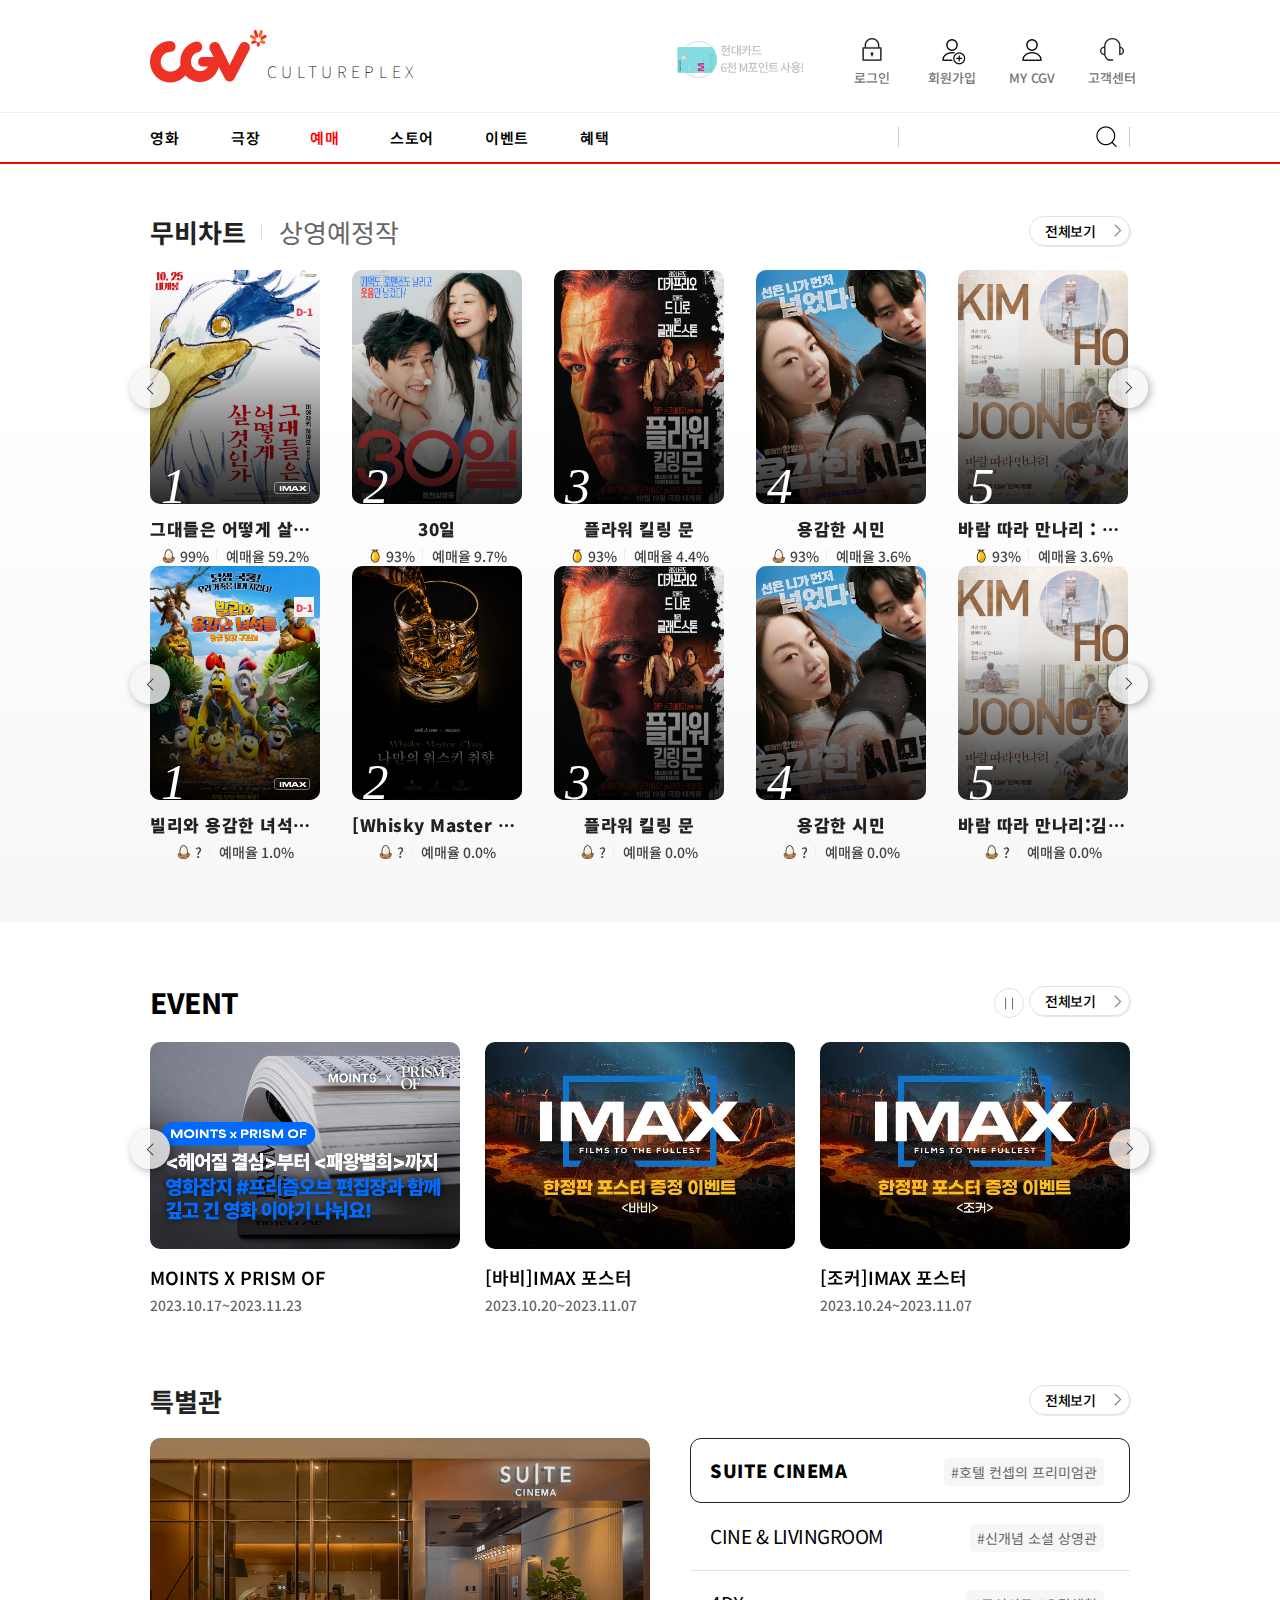
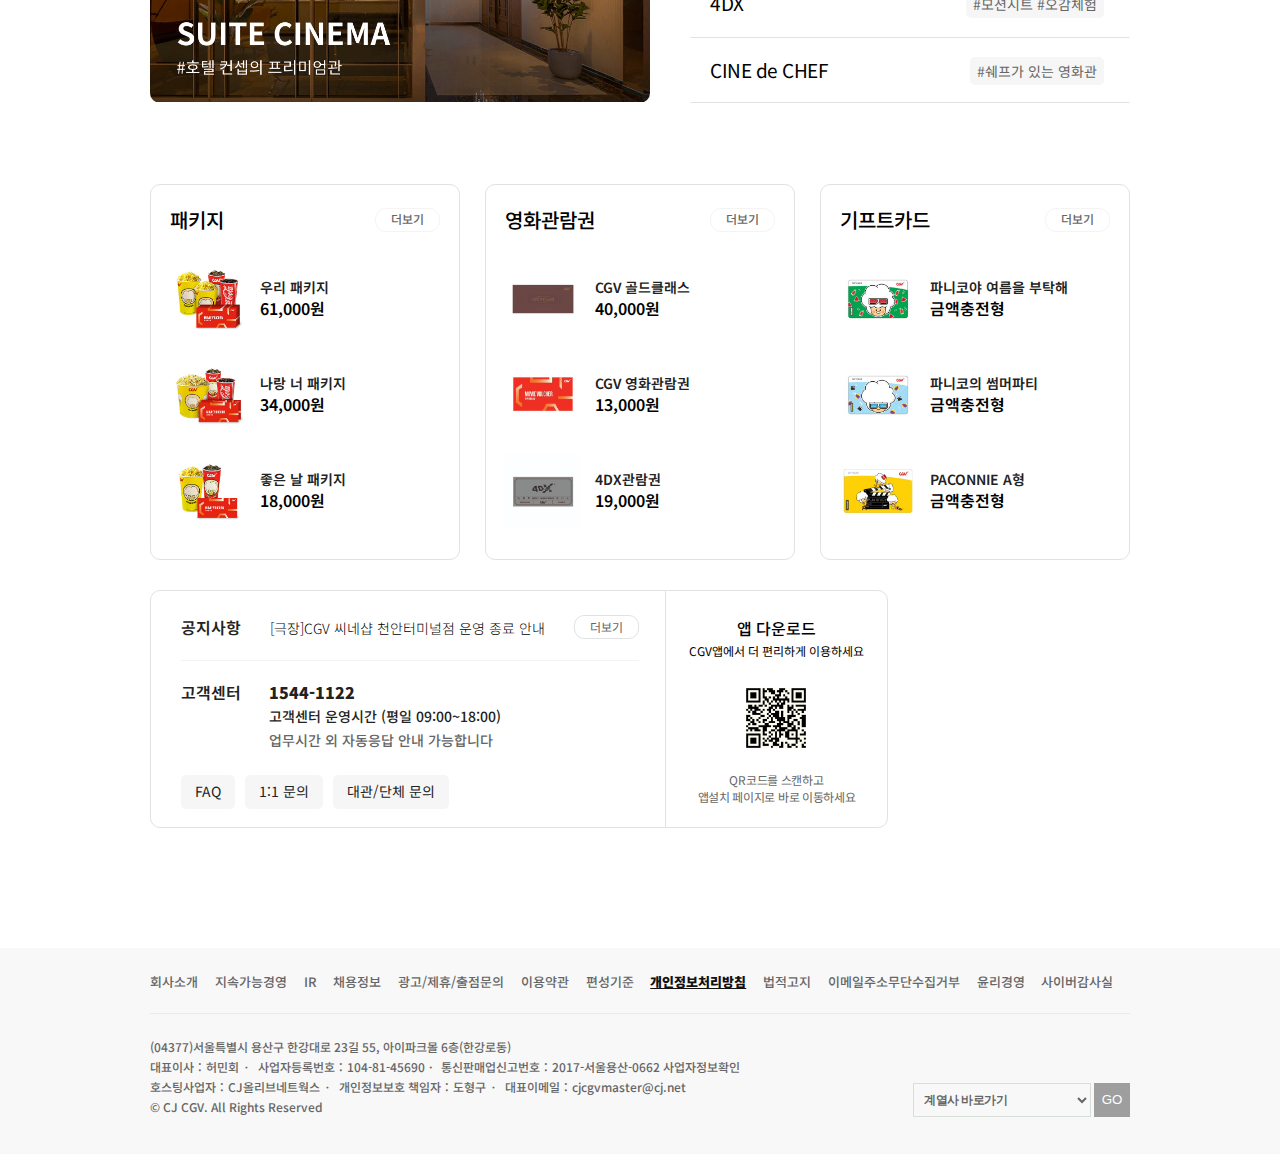
==== commit 28bdcb2c: "Update index.html" ====
--- a/index.html
+++ b/index.html
@@ -169,7 +169,7 @@
                                 
                                 <div> <!-- 1 -->
                                     <div class="img_contents"><!--이미지-->
-                                        <img src="../img/87433_320.jpg" alt="그대들은 어떻게 살것인가">
+                                        <img src="img/87433_320.jpg" alt="그대들은 어떻게 살것인가">
                                         <div class="img_rank"> <!--영화등급-->
                                             <i class="icon ageAll">All</i><!--아이콘-->
                                             <i class="icon ageDay" data-value="D-1">D Day</i>
@@ -177,7 +177,7 @@
 
                                         <div class="screen_type"><!--스크린 타입-->
                                             <i class="sType">
-                                                <img src="../img/imax_white.png" alt="imax">
+                                                <img src="img/imax_white.png" alt="imax">
                                             </i>
                                         </div><!--//screen_type-->
 
@@ -190,7 +190,7 @@
                                     </div><!--//img_contents-->
                                     <div class="movie_info"><!--영화 설명-->
                                         <strong class="movieName">그대들은 어떻게 살것인가</strong>
-                                        <span><img src="../img/eggGoldeneggPreegg.png" alt="Golden Egg">99%</span>
+                                        <span><img src="img/eggGoldeneggPreegg.png" alt="Golden Egg">99%</span>
                                         <span>예매율 59.2%</span>
                                     </div><!--//movie_info-->
                                 </div> <!--//1-->
--- a/css/style.css
+++ b/css/style.css
@@ -1,51 +1,63 @@
 @charset "utf-8";
-
-#header {position: relative; z-index: 11; }
+body {font-family: 'Noto Sans KR';}
+.skip {position: relative;}
+.skip a {position: absolute; z-index: 200; left:10px;
+    top:-100px; padding:10px; background-color: #fff;}
+.skip a:active,
+.skip a:focus {top:10px;}
+
+#header {position: relative; z-index: 11;}
 #header::before {
     content: ''; position: absolute;
     width:100%; height: 1px; bottom: 0;
-    background-color: #cacaca; display: block;
-}
-
-
+    background-color: #eeeeee; display: block;
+}
+#header .container {position: relative;  padding:30px 6px 25px 5px; }
 #section {position: relative; width:100%; height: 100%; margin-top: 50px;}
-#footer{position: relative; width:100%; height: 100%; background: #f8f8f8; padding-bottom: 15px;}
-
-
-.container {position: relative; width:980px; margin: 0 auto; padding:30px 0 30px 0;}
+#footer{position: relative; width:100%; height: 100%; background: #f8f8f8; padding-bottom: 14px;}
+
+
+.container {position: relative; width:980px; margin: 0 auto; padding:30px 0 25px 0;}
 .contents {width:980px; height: 100%; margin: 0 auto;}
 
 /* 머리말 부분 */
-.header {overflow: hidden; display: flex; }
+.header { display: flex; justify-content: space-between;}
 
 .header h2 {display: flex; align-items: flex-end; height: 53px; font-size: 0; }
-.header h2 a {position: relative; display: inline-block;  width:117px; height: 54px; }
+.header h2 a {position: relative; display: inline-block;  width:117px; height: 53px; }
 .header h2 img {position: absolute; width:100%; height: 100%;}
-.header h2 span { font-size: 16px; font-weight: 300; letter-spacing: 5px;}
-
-.memeberInfo {position: absolute; float: right; display: flex; right: 1%; align-items: center; }
-/*.header .memeberInfo .add-partner {margin: 20px 26px 0 0;}*/
-
-.memeberInfo .member {display: flex;}
-.memeberInfo .member .add-partner {margin-top: 15px;}
-.memeberInfo .member li {  margin: 2px 0 0 44px; } /**/
-.memeberInfo .member a { position: relative;}
+.header h2 span { font-size: 16px; font-weight: 100; letter-spacing: 4.7px;}
+
+.memeberInfo {position: relative; top: 2px;}
+
+
+.add-partner a {position: relative; display: inline-block; 
+    width: 136px; height: 39px;}
+.add-partner a img {position: absolute; width:100%; height: 100%;}
+
+.memeberInfo .member {display: flex; align-items: center;}
+.memeberInfo .member li {  padding-left: 44px;} 
+
+.memeberInfo .member li a {display: block; position: relative; padding-bottom: 17px;}
 .memeberInfo .member li a img { width:36px; height: 36px;}
-.memeberInfo .member li a span {position: absolute; left: 50%; font-size: 13px; 
-    white-space: nowrap; transform: translate(-50%, 0); margin-top: 35px; line-height: 1.5em;}
+.memeberInfo .member li a span {position: absolute; font-size: 13px; font-weight: 500;
+    color:rgb(116, 119, 116); white-space: nowrap; margin-top: 34px;  left: 50%;
+    transform: translateX(-50%); top:2px;}
 
 
 
     /* 탭 */
-.navigation {position: absolute; width:100%; left:0; 
-    background-color: #fff; height: 50px; overflow: hidden; } /*탭 숨기기*/
-.navigation .container {position: relative; padding:initial;}
-.navigation .container h1 {display: none;} /*로고 안보이게 숨김*/
+.navigation {position: absolute; width:100%; left:0; padding:5px 0; 
+    background-color: #fff; line-height: 0; } 
+/*탭 숨기기*/
+
+.navigation .container {position: relative; padding: 0 0 !important;}
+.navigation .container h1 {display: none;} /*로고 안보이게 숨김 */
 
 .navigation::after {
     content: ''; position: absolute;
     width:100%; height: 2px; display: block ;
-    background-color: red; top:48px;
+    background-color: red; top:49px;
 }
 .navigation::before {
     content: ''; position: absolute;
@@ -56,26 +68,26 @@
 
 /*화면고정*/
 .navigation.sticky {
-    position: fixed; padding:5px 0; top:0;
-    min-width: 1040px; z-index: 10;
+    position: fixed; display: block; padding:10px 0; top:0;
+    min-width: 1040px; z-index: 10; 
  } 
 .navigation.sticky .nav > li > h2 > a {color:#fff; }
-.navigation.sticky .nav li h2 {left: 115px;}
-.navigation.sticky .nav > li:nth-child(2) h2 {left:195px;}
-.navigation.sticky .nav > li:nth-child(3) h2 {left:275px;}
-.navigation.sticky .nav > li:nth-child(4) h2 {left:355px;}
-.navigation.sticky .nav > li:nth-child(5) h2 {left:445px;}
-.navigation.sticky .nav > li:nth-child(6) h2 {left:545px;}
+.navigation.sticky .nav li h2 {left: 120px;}
+.navigation.sticky .nav > li:nth-child(2) h2 {left:200px;}
+.navigation.sticky .nav > li:nth-child(3) h2 {left:280px;}
+.navigation.sticky .nav > li:nth-child(4) h2 {left:360px;}
+.navigation.sticky .nav > li:nth-child(5) h2 {left:456px;}
+.navigation.sticky .nav > li:nth-child(6) h2 {left:551px;}
 
 
 .navigation.sticky .container { z-index: 2;}
-.navigation.sticky .container > h1{
-    display: block; position: absolute;
-    width:100px; height: 50px; top:20px;
-}
+
+
+.navigation.sticky .container > h1 {display: block; position: absolute;}
 .navigation.sticky .container > h1 > a > img{  
-    width:80px; height:35px; bottom:30px; position: absolute;
-}
+    position: relative; display: block; width:70px; height:32px;  top: 1px;
+}
+
 .navigation.sticky::after {
     height: 60px; top:0;
     background-image: 
@@ -88,101 +100,123 @@
     background-image: url(../img/search_w.png);
 }
 
+.navigation.sticky .search::before, .navigation.sticky .search::after {background: #b93f29;}
+
+
+
 
 .nav {display: inline-flex; }
 .nav > li {width:162px; padding:20px 0; }
-.nav > li:first-child{width:137px;}
-
-
-.nav > li > h2 {position: absolute; top:12px; }
-.nav > li:nth-child(2) h2 {left:75px;}
-.nav > li:nth-child(3) h2 {left:155px;}
-.nav > li:nth-child(4) h2 {left:235px;}
-.nav > li:nth-child(5) h2 {left:330px;}
-.nav > li:nth-child(6) h2 {left:435px;}
-.nav > li:nth-child(7) h2 {left:550px;}
+.nav > li:first-child{width:137px; padding-left: 0;}
+
+
+.nav > li > h2 {position: absolute; top:18px; }
+.nav > li:nth-child(2) h2 {left:81px;}
+.nav > li:nth-child(3) h2 {left:160px;}
+.nav > li:nth-child(4) h2 {left:240px;}
+.nav > li:nth-child(5) h2 {left:335px;}
+.nav > li:nth-child(6) h2 {left:430px;}
 
 .nav > li:nth-child(3) h2 > a {color:red;}
 
-.nav > li > h2 > a {font-size: 16px; font-weight: 900;}
+.nav >li:first-child .sub_menu::before { content: none;} /*첫번째 가상요소 제거*/
+
+.nav > li > h2 > a {font-size: 15px; font-weight: 600; line-height: 0.3; letter-spacing: 0.6px;}
 .nav > li:first-child .sub_menu {padding-left: 0;}
 
-.sub_menu {position: relative; width:160px; padding:40px 0 0 25px; } 
+.sub_menu {position: relative; width:160px; display: none; margin-bottom: 8px;
+      padding:25px 0 0 25px;   z-index: 10; line-height: 1.4; } 
+
 .sub_menu::before {
-    position: absolute;
-    content: ''; width:1px; height: 285px;
-    background: rgb(241,241,241);
-    margin-left: -30px; top:60px;
-} 
-.nav >li:first-child .sub_menu::before { content: none;} /*첫번째 가상요소 제거*/
-
-.sub_menu .title { /*padding-top: 12px; */}
-.sub_menu > li {margin-top: 8px; }
+    position: absolute; left:0px; top:44px;
+    content: ''; width:1px; height: 250px;
+    background: rgb(241,241,241);    
+ } 
+
+
+
 .sub_menu > li > a:hover {text-decoration:underline;}
 .sub_menu > li a.arrow {
     padding-right: 20px;
-    background:url(../img/arrowR_8x13.png)calc(100% - 10px) center/5px 10px scroll no-repeat;}
-
-.sub_menu li {margin-bottom: 13px; }
-.sub_menu li a {font-size: 14px; font-weight: 700; color:#666; }
-.sub_menu li.title a {font-weight: 900; font-size: 14px; color:rgb(34,34,34); 
-    line-height: 2;}
-
-
-
-.search {display: inline-flex; position: absolute;  top:14px; right:0; padding-right: 20px;}
+    background:url(../img/arrowR_8x13.png)calc(100% - 12px) center/5px 10px scroll no-repeat;}
+
+.sub_menu li {margin-bottom: 7.5px; }
+.sub_menu li a {font-size: 14px; font-weight: 500; color:#666; }
+.sub_menu .title a {font-weight: 900; font-size: 14px; color:#111; }
+.sub_menu .title {margin-top:17px; margin-bottom: 10px; letter-spacing: -1px;}
+
+
+.search {display: inline-flex; position: absolute;  
+    top:7px; right:0; padding-right: 34px; padding-left: 10px;}
 
 .search::before { 
     content:''; position: absolute; 
-    width:1px; height: 22px; left:-10%; top:2px; 
+    width:1px; height: 20px; left:-1px; top:2px; 
     background-color:#cacaca;}
 .search::after { 
     content:''; position: absolute; 
-    width:1px; height: 22px; right:0; top:2px;
+    width:1px; height: 20px; right:0; top:2px;
     background-color:#cacaca;}
-.search input { width:180px; height:25px; margin-left: -5%;}
+.search input { width:180px; height:25px; padding-left: 7px;}
 
 /*검색버튼*/
 .search .search_btn {
     display: block; position: absolute;
-    width:26px; height:26px; top: -1px; right:4px;
+    width:26px; height:26px; top: -1px; right:10px;
     cursor: pointer; font-size: 0;
     background: transparent url(../img/search.png) center/26px scroll no-repeat;
 }
 
 
+.allView {
+    position: relative; top: -1px;
+    font-size: 14px; font-weight: 500; 
+    border: 1px solid #e2e2e2;
+    padding: 4px 34px 4px 15px; border-radius: 15px; 
+    box-shadow: 1px 1px 1px 0 rgb(0,0,0,0.1);
+    background:url(../img/arrowR_8x13.png)calc(100% - 7px) center/8px 13px scroll no-repeat;
+    letter-spacing: -0.5px; 
+}
+
+
+
 
 /* 영화 목록 슬라이드  */
-.chart {overflow: hidden; width: 100%; 
-    background: linear-gradient(#fff 30%, rgba(247,247,247));}
-.chart .container {height: 100%; padding: 30px 30px 80px;}
-
-
-.movie_chart { display: flex; justify-content: space-between; height:40px; margin-top: 20px; }
-.movie_chart::before {
+.chart {overflow: hidden; width: 100%;
+    background: linear-gradient(#fff 30%, rgba(247,247,247));  }
+.chart .container {height: 100%; padding: 30px 30px 80px;
+    }
+
+
+.movie_chart {position: relative; display: flex;  align-items: center;
+   justify-content: space-between;  padding-top: 20px; }
+
+.movie_chart .movie_int {position: relative; font-size: 0;}
+
+.movie_int::before {
     position: absolute;
-    content: ''; width:1px; height:20px; left:145px; margin-top: 3px;
-    background:#cacaca;
-}
-.movie_chart .movie_int {float: left; margin-left: 0;}
-
-
-.movie_chart .list {position: absolute;  float: right; right:1%; margin-top:2px; text-align: center;
+    content: ''; width:1px; height:14px; left:111px; top: 12px;
+    background:rgb(216,216,216);
+}
+
+.movie_chart .list {position: absolute; right:0; margin-top:2px; text-align: center;
     padding: 4px 32px 4px 15px; border: 1px solid #cacaca; border-radius: 15px;
     background: url(../img/arrowR_8x13.png)calc(100% - 7px)  center/8px 13px scroll no-repeat ;}
 
-.movie_chart .movie_int a {font-size: 26px; color:#666; line-height: 1em;}
-.movie_chart .movie_int i {margin-right: 20px;}
-.movie_chart .movie_int i.active a {font-weight: 700; color:#222; ;}
-.movie_chart .allView {}
-.movie_chart .allView a {font-size: 14px; border: 1px solid #e2e2e2;
-    padding: 4px 32px 4px 15px; border-radius: 15px; box-shadow: 1px 1px 1px 0;
-    background:transparent url(../img/arrowR_8x13.png)calc(100% - 10px) center/8px 13px no-repeat;}
+.movie_chart .movie_int a {font-size: 26px; color:#666; margin-right: 17px;}
+.movie_chart .movie_int i {}
+.movie_chart .movie_int i:nth-child(2) a {margin-left: 16px; margin-right: 0;}
+.movie_chart .movie_int i.active a {font-weight: 700; color:#222; }
+
 
 /*이미지 슬라이드*/
 
 /* .slick-active { width:190px !important; margin-right: 32px;} */
-.slider .slick-list .slick-track .slick-slide {width:164px !important; margin-right: 32px;} 
+
+.img_slider1 .slick-slide {width:170px !important; margin-right: 32px;} 
+.img_slider1 .slick-slide:nth-child(5n) {margin-right: 2px; }
+.img_slider2 .slick-slide {width:170px !important; margin-right: 32px;} 
+.img_slider2 .slick-slide:nth-child(5n) {margin-right: 2px; }
 
 .movie_list {position: relative; left:0;  top:20px; }
 
@@ -193,7 +227,7 @@
 .slider .img_contents { 
     position: relative; overflow: hidden;
     width: 170px; height: 234px; border-radius: 10px;
-    
+    margin-right: 32px;
 }
 
 .slider .img_contents::before {
@@ -206,7 +240,7 @@
    /* padding-right: 10%; margin-right: 32px; */
 .slider .img_contents img {
     position: absolute; object-fit: cover;
-    width:100%; height: 264px; 
+    width:100%; height: 234px; 
     }
 
 .slider .slick-dots {display: block; width:100%; text-align: center;}
@@ -214,40 +248,40 @@
 
 .slick-prev {
     position: absolute; left:0; bottom: 0; z-index: 1;
-    width:43px; height: 43px;
+    width:40px; height: 40px;
     display: inline-block;
     text-indent: -9999px;
-    background-color: rgba(245, 245, 245, 0.6); border-radius: 30px;
-    left:-20px; top:calc(50% - 50px); box-shadow: 2px 2px 8px 0;
+    background-color: rgba(245, 245, 245, 0.8); border-radius: 30px;
+    left:-20px; top:calc(50% - 50px); box-shadow:  2px 2px 8px rgba(0, 0, 0, 0.3);
     cursor: pointer;
 }
 
  .slick-prev::before {
     content:'';
-    width: 43px; height: 43px;
+    width: 40px; height: 40px;
     background: url(../img/arrowL.png)center/9px 13px scroll no-repeat;
     text-indent: 0;
-    position: absolute; left:0px; top:2px;
+    position: absolute; left:0px; top:0px;
     z-index: 3;
     
 }
 
 .slick-next {
     position: absolute; right:0; bottom: 0; z-index: 1;
-    width:43px; height: 43px;
+    width:40px; height: 40px;
     display: inline-block;
     text-indent: -9999px;
-    background-color: rgba(245, 245, 245, 0.6); border-radius: 30px;
-    right:0px; top:calc(50% - 50px); box-shadow: 2px 2px 8px 0;
+    background-color: rgba(245, 245, 245, 0.8); border-radius: 30px;
+    right:-18px; top:calc(50% - 50px);   box-shadow: 2px 2px 8px rgba(0, 0, 0, 0.3);
     cursor: pointer;
 }
 .slick-next::before {
     content:'';
-    width: 43px; height: 43px;
+    width: 40px; height: 40px;
     background: url(../img/arrowL.png)center/9px 13px scroll no-repeat;
     transform: rotate(180deg);
     text-indent: 0;
-    position: absolute; left:1px; top:3px;
+    position: absolute; left:1px; top:0px;
 }
 
 
@@ -259,26 +293,23 @@
 }
 .img_contents .img_rank .icon.ageAll { /*all 등급*/
     width:20px; height: 20px;
-    background: url(../img/rating_2021.gif);
-    background-position: 1px, 120px;
+    background: url(../img/all.png);
+   /* background-position: 0px, 124px; */
     background-size: cover;
 }
 .img_contents .img_rank .icon.age12 {
     width:20px; height: 20px;
-    background: url(../img/rating_2021.gif);
-    background-position: 150px, 120px;
+    background: url(../img/12.png);
     background-size: cover;
 }
 .img_contents .img_rank .icon.age15 {
     width:20px; height: 20px;
-    background: url(../img/rating_2021.gif);
-    background-position: 300px, 100px;
+    background: url(../img/15.png);
     background-size: cover;
 }
 .img_contents .img_rank .icon.age19 {
     width:20px; height: 20px;
-    background: url(../img/rating_2021.gif);
-    background-position: 450px, 100px;
+    background: url(../img/18.png);
     background-size: cover;
 }
 
@@ -290,10 +321,9 @@
 }
 i.icon.ageDay::before {
     content:attr(data-value) ;
-    font-weight: 700; font-size: 10px;
-    letter-spacing: 0em;
-    font-style: normal; color:#fb4357;
-    white-space: nowrap; text-indent: 0.3em;
+    font-weight: 900; font-size: 10px;
+    color:#f13b53;
+    white-space: nowrap; text-indent: 1.3px;
     
 }
 
@@ -301,12 +331,12 @@
 
 /* 숫자 가상요소*/
 .img_contents::after {
-    font-family:Verdana, Geneva, Tahoma, sans-serif;
+    font-family:Verdana;
     content: counter(movie_char_counter);
     counter-increment: movie_char_counter 1;
     position: absolute;
-    font-size:56px; font-style: italic;
-    color: #fff; bottom: -13px;
+    font-size:51px; font-style: italic;
+    color: #fff; bottom: -11px;
     left:11px;
     z-index: 3;
 
@@ -317,7 +347,7 @@
     display: flex; width:34px; height: 10px; position: relative;
     border: 1px solid rgba(223, 223, 223, 0.5); border-radius: 3px;
     align-items: center}
-.screen_type .sType img {width:35px; height: 8px; z-index: 1;}
+.screen_type .sType img {width:35px; height: 7px; z-index: 1;}
 
 
 /*  hover 요소*/
@@ -361,58 +391,61 @@
 
 /*영화 정보*/
 .movie_info{display: flex; flex-wrap: wrap; justify-content: center;}
-.movie_info .movieName {display: block; margin-top: 14px;
-    overflow: hidden; font-size: 18px; font-weight: 700;
-    color:#222; flex-basis: 100%; text-align: center; 
-    text-overflow: ellipsis; white-space: nowrap;}
-
-.movie_info > span {display: block; float: left;  margin-top: 7px;
-    font-size: 14px; color:#444;  line-height: 1.214em; font-weight: 600;}
-
-.movie_info > span img {width: 18px; height: 18px; vertical-align: top; 
- padding-right: 3px;float: left; margin-top:1px;}
-
-.movie_info span ~ span {padding-left: 20px; position: relative;}
+.movie_info .movieName {display: block; margin-top: 14px; letter-spacing: 0.5px;
+    overflow: hidden; font-size: 17px; font-weight: 900; line-height: 1.24;
+    color:#222; flex-basis: 100%;
+    text-align: center; 
+    text-overflow: ellipsis; 
+    white-space: nowrap;
+    
+}
+
+.movie_info > span {display: flex; margin-top: 7px; letter-spacing: -0.1px;
+    font-size: 14px; color:#444; font-weight: 500;}
+
+.movie_info > span img {width: 16px; height: 16px; vertical-align: top; padding-right: 3px;
+      margin-top:2px;}
+
+.movie_info span ~ span {padding-left: 17px; position: relative;}
 .movie_info span ~ span::before {
     content:''; 
     position: absolute;
     width:1px; height: 10px; 
-    background: #555;
-    margin-top: -10px; left:10px; top:13px;
+    background: #ededed; 
+    left:7px; top:3px;
 }
 
 
 /* event */
-.event_wrap {position: relative; width:100%;  }
+.event_wrap {position: relative; width:100%; padding-top:60px; margin-bottom: 6px; }
 .event_wrap .container {padding:initial; height:initial;  }
-.event_title {padding:60px 0 35px 0;}
-.event_title span {font-size: 28px; font-weight: 800;}
-.event_title a {float: right;}
-.event_title .allView {font-size: 14px; border: 1px solid #e2e2e2;
-    padding: 4px 32px 4px 15px; border-radius: 15px; box-shadow: 1px 1px 1px 0;
-    background:transparent url(../img/arrowR_8x13.png)calc(100% - 10px) center/8px 13px no-repeat; }
+.event_title {position: relative; display: flex; justify-content: space-between; 
+    align-items: center; padding-bottom: 20px;}
+.event_title span {font-size: 28px; font-weight: 800; letter-spacing: -0.5px;}
+.event_title a {}
+
 .event_title .playStop {font-size: 0; width:28px; height: 28px; border: 1px solid #e2e2e2;
-    border-radius: 50px; box-shadow: 1px 1px 1px 0; position: absolute; right: 11%; 
+    border-radius: 50px; position: absolute; right: 106px; top:6px;
     background: url(../img/stop.png) center center/9px 13px scroll no-repeat; }
 
 
 /* event 자동 슬라이드*/
-.event_silder {position: relative; width:100%; /* overflow: hidden; */ top: -20px; left: 0;
-   /* padding: 0 25px 0 25px; */}
+.event_silder {position: relative; width:1003px; }
 .slick_event {position: relative;}
-.slick_event .slickAutoplay {}
-
-.slider .slick-list .slick-track .slick-slide 
-
-.slick_event .slickAutoplay .slick-list .slick-track .slick-slide {
-     width:310px !important; }
+
+.slickAutoplay .slick-next {right: 4px;}
+
+.slick_event .slickAutoplay .slick-slide {
+     width:310px !important; margin-right: 25px;}
+
 
 .slick_event .slickAutoplay .slick-list a strong {
-    display: block; font-size: 18px; font-weight: 900; overflow: hidden;
+    display: block; font-size: 18px; font-weight: 600; overflow: hidden;
     white-space: nowrap; text-overflow: ellipsis; margin-top: 15px;
 }
 .slick_event .slickAutoplay .slick-list a span {
-    display: block; font-size: 14px; margin-top: 5px; color:#666;
+    display: block; font-size: 14px; font-weight: 500;
+     margin-top: 5px; color:#666; 
 }
 
 a .img_wrap {position: relative; width:310px; height: 207px; overflow: hidden; border-radius: 10px;}
@@ -420,7 +453,6 @@
     transition: all 0.2s ease-in-out;}
 a .img_wrap img:hover {transform: scale(1.1);}
 
-.slickAutoplay .slick-list .slick-slide {margin-right: 0;}
 
 
 /* 특별관 */
@@ -430,37 +462,39 @@
     display: flex; align-items: center ; justify-content: space-between;
 }
 .specialHall .contents .specialHall_title span {
-    font-size: 26px; font-weight: 700; color:#222;
-}
-.specialHall .contents .specialHall_title .allView {
-    font-size: 14px; border: 1px solid #e2e2e2; position: absolute; right:0;
-    padding: 4px 32px 4px 15px; border-radius: 15px; box-shadow: 1px 1px 1px 0;
-    background:transparent url(../img/arrowR_8x13.png)calc(100% - 10px) center/8px 13px no-repeat;
-}
+    font-size: 26px; font-weight: 700; color:#222; 
+}
+
 
 .specialHall .contents .specialHall_content { 
-    display: flex; justify-content: space-between; margin-top: 20px;
+    display: flex; justify-content: space-between; margin-top: 19px;
 }
 .specialHall .contents .specialHall_content > a {
     display: block; overflow: hidden; width:500px; border-radius: 10px;
 }
-.specialHall_content a img {width:100%; height: 100%;}
+.specialHall_content a img {width:500px; height: 264px; object-fit: cover;}
 .specialHall_content .specialHall_list {width:440px; overflow: hidden;}
 .specialHall_list li {
     border: 1px solid transparent; border-top:1px solid #e2e2e2;}
-.specialHall_list li.active {border: 1px solid #222; border-radius: 5px;}
+.specialHall_list li.active {
+    border-top: 1px solid transparent;
+    border: 1px solid #222; border-radius: 11px;}
+.specialHall_list li.active + li {border-top: 1px solid transparent;}   
 
 .specialHall_list li:last-child {border-bottom: 1px solid #e2e2e2;}
 .specialHall_list li.active:last-child{border: 1px solid #222;} 
 
 .specialHall_list li a {
     display: flex; justify-content: space-between; align-items: center;
-    padding:19px 25px 23px 19px;}
-.specialHall_list li.active > a > strong {font-weight: 900;}   
-
-.specialHall_list li > a > strong {font-weight: 400;}
-
-.hall_tag {font-size: 14px; background-color: #f6f6f6; border-radius: 5px; padding:4px 7px;}
+    padding:19px 25px 19px 19px;}
+.specialHall_list li.active > a > strong {font-size: 18px; font-weight: 900; 
+    letter-spacing: 0.5px;}   
+
+.specialHall_list li > a > strong {font-size: 19px;  font-weight: 400; 
+    letter-spacing: -0.5px; line-height: 1.4;}
+
+.hall_tag { font-size: 14px; background-color: #f6f6f6; color:#666;
+    border-radius: 5px; padding:4px 7px;}
 
 /*특별관 이미지*/
 .event_img .img{display: none;}
@@ -468,97 +502,105 @@
 
 
 /* 패키지 리스트 */
-.package_list {padding:60px 0 0;}
+.package_list {padding-top: 60px;}
 .package_list .contents {}
 
 .package_icon {display: flex; }
 .package_icon > div {width: 270px; border: 1px solid #e2e2e2; border-radius: 10px; margin-left: 25px;
-    padding:20px 20px 30px 20px;}
+    padding:20px 19px 30px;}
 .package_icon > div:first-child {margin-left: 0;}
 
 .package_icon > div > i:first-child >a {margin-top: 0;}
 .package_icon > div > i >a {margin-top: 20px; display: flex; justify-content: left; 
     align-items: center;}
 
+.package i:nth-child(2) a {margin-top: 27px;}
 
 .packageName {display: flex; justify-content: space-between; align-items: center;  
-    font-size: 20px; font-weight: 600;}
-.packageName > a {font-size: 12px; font-weight: 400; border: 1px solid #f4f4f4;
-    border-radius: 11px; padding:2px 15px 3px; color: #666; }
+    font-size: 20px; font-weight: 500;}
+
+.packageName > a {font-size: 12px; font-weight: 500; border: 1px solid #f4f4f4;
+    border-radius: 11px; padding:2px 15px 3px; color: #666; line-height: 1.4 }
 
 
 .packege_img {position: relative; width:75px; height: 76px;}
 .packege_img img {position: absolute; width:100%; height: 100%; object-fit: cover;}
-.packege_wrap {display: inline-flex; flex-direction: column; margin-left: 20px;}
-.packege_wrap span {font-size: 14px; font-weight: 600; color:#222;}
-.packege_wrap strong {font-style: 16px; font-weight: 700;}
+.packege_wrap {display: flex; flex-direction: column; margin-left: 15px;}
+.packege_wrap span {font-size: 14px; font-weight: 600; color:#222; line-height: 1.3;}
+.packege_wrap strong {font-size: 16px; font-weight: 600;  } 
 
 
 /* 고객 센터 */
 .client_center {padding:30px 0 120px;}
 .client_box {display: flex; width:736px; height: 236px; border: 1px solid #e2e2e2; border-radius: 10px;}
 .client_box .clicent_center {width:460px; padding:24px 26px 20px 30px; border-right: 1px solid #e2e2e2; }
-.notice {padding-bottom: 20px; border-bottom: 1px solid #e2e2e2;}
-.notice strong {font-size: 16px; font-weight: 600; color:#222; letter-spacing: -2px;}
+ 
+.notice {padding-bottom: 21px; border-bottom: 1px solid #f4f4f4; font-size: 0;}
+.notice strong {font-size: 16px; font-weight: 600; color:#222; }
 .notice .notice_center {font-size: 14px; font-weight: 300; overflow: hidden; 
-    white-space: nowrap; text-overflow: ellipsis; margin-left: 25px; letter-spacing: -1px;}
+    white-space: nowrap; text-overflow: ellipsis; margin-left: 29px; }
 .notice .more {float: right; font-size: 12px; font-weight: 400; color:#666;
     padding:2px 15px 3px; border:1px solid #e2e2e2; border-radius: 10px;}
 
-.number {display: flex; padding:20px 0 22px; font-weight: 500; color:#222;}
+.number {display: flex; padding:19px 0 22px; font-weight: 600; color:#222;}
 .number .number_wrap {display: block;}
-.number .number_wrap strong {font-size: 16px; }
-.number .number_time {margin-left: 25px;}
-.number .number_time strong{line-height: 1.3em; }
-.number .number_time span {display: block; font-size: 14px; font-weight: 500; line-height: 2em;}
-.number .number_time span:last-child {color:#666; line-height: 1.5em;}
-
-.number_answer {display: flex; margin-top: 8px;}
-.number_answer a {margin-right: 10px; padding:5px 15px; background-color: #f6f6f6;
+.number .number_wrap strong {font-size: 16px; font-weight: 600; }
+.number .number_time {margin-left: 28px;} 
+.number .number_time strong {line-height: 1;}
+.number .number_time span {display: block; font-size: 14px; font-weight: 500; line-height: 1.8;}
+.number .number_time span:last-child {color:#666; line-height: 1.7;}
+
+.number_answer {display: flex; }
+.number_answer a {margin-right: 10px; padding:7px 14px; background-color: #f6f6f6;
    border-radius: 5px; font-size: 14px; color:#222; line-height: 1.41em;}
 
-.client_box .app_downlode {display: flex; flex-direction: column; text-align: center; width:220px;}
-.client_box .app_downlode strong {font-size: 16px; font-weight: 700; margin-top: 25px;}
-.client_box .app_downlode span {margin-top: 5px; font-size: 12px; }
-
-.app_downlode .app_img {position: relative; width:60px; height: 60px; margin:25px auto 0;}
+.client_box .app_downlode {display: flex; flex-direction: column; text-align: center; width:222px;}
+.client_box .app_downlode strong {font-size: 16px; font-weight: 500; margin-top: 25px;}
+.client_box .app_downlode > span {margin-top: 2px; font-size: 12px; }
+
+.app_downlode .app_img {position: relative; width:60px; height: 60px; margin:29px auto 0;}
 .app_downlode .app_img > img {/*position: absolute; */ width:100%; height: 100%; object-fit: cover;}
 
-.app_downlode .app_contents {margin-top: 20px;}
-.app_downlode .app_contents span {display: block; font-size: 12px; color:#666; letter-spacing: -1px;}
+.app_downlode .app_contents {margin-top: 24px;}
+.app_downlode .app_contents span {display: block; font-size: 12px; color:#666;
+     letter-spacing: -0.3px; line-height: 1.4; }
 
 
 /* 고정 버튼*/
-.fix_button {display: flex; justify-content: flex-end; position: fixed;  opacity: 0; 
-             bottom: 75px; right: 420px; z-index: 10; right: 0; }
-
-.fix_button .fixTicket{position: absolute; left: -100px; right: 0; width:135px; padding:15px 5px; color:#fff;
+.fix_button {display: flex; justify-content: flex-end; position: fixed;  opacity: 0;
+    bottom: 80px; right: 420px; z-index: 10; right: 0; }
+
+.fix_button .fixTicket{position: absolute; left: -100px; right: 0; width:135px; padding:13px 0; color:#fff;
     background-image: linear-gradient(to left, rgb(255, 115, 86), rgb(251, 67, 87) ); 
-    text-align: center; border-radius: 30px; font-size: 16px; font-weight: 700; box-shadow:  1px 5px 4px 1px rgba(0,0,0,0.1);  }
+    text-align: center; border-radius: 30px; font-size: 16px; font-weight: 500; 
+    box-shadow:  1px 5px 4px 1px rgba(0,0,0,0.1);  
+}
 
 .fix_button .gotoTop {display: flex;position: relative;  justify-content: center; align-items: center;
-    background-color: #fff; width:50px; height: 50px; border:1px solid #111; 
-    border-radius: 50%; box-shadow: 1px 5px 4px 1px rgba(0,0,0,0.1); }
+    background-color: #fff; width:48px; height: 48px; border:1px solid #111; 
+    border-radius: 30px; box-shadow: 1px 5px 4px 1px rgba(0,0,0,0.1);
+}
 
 .fix_button .gotoTop img {width:15px; height: 20px;}
 
-.fix_button.sticky {position: fixed; opacity: 1; }
-.fix_button.sticky .fixTicket {right: 420px; left:-150px; animation: slide 0.6s; }
+.fix_button.sticky {position: fixed; opacity: 1;}
+.fix_button.sticky .fixTicket {right: 420px; left:-143px; animation: slide 0.6s; }
 
 
 
 
 
 /* 푸터 */
-.footer_list {margin: 0 auto; width:980px; padding:22px 0; border-bottom: 1px solid #e2e2e2; }
-.footer_list ul {display: flex; justify-content: space-between; }
-.footer_list ul li a {font-size: 13px; font-weight: 600; color:#666; 
-    letter-spacing: -1px;}
+.footer_list {margin: 0 auto; width:980px; padding:23px 0; border-bottom: 1px solid #ebebeb; }
+.footer_list ul {display: flex; justify-content: space-between;}
+.footer_list ul li {line-height: 1.2;}
+.footer_list ul li a {font-size: 13px; font-weight: 500; color:#666; }
 .footer_list ul li:nth-child(8) a {color:#111; font-weight: 900; text-decoration: underline;}
+.footer_list ul::after {content: ''; display: block;}
 
 .company {display: flex; justify-content: space-between; align-items: flex-end;  width:980px; 
-    margin:0 auto; padding:20px 0;}
-.company .company_list {font-size: 12px; font-weight: 700; color: #666; line-height: 1.7em; }
+    margin:0 auto; padding:23px 0;}
+.company .company_list {font-size: 12px; font-weight: 500; color: #666; line-height: 1.67;}
 .company .company_list span {}
 
 .company_list .company_wrap{display: flex;}
@@ -567,8 +609,8 @@
     padding:0 4px;
 }
 .company_list li:nth-child(even)::after {
-    content: 'ㆍ';
-    padding:0 4px;
+    content: '·';
+    padding:0 8px 0 4px;
 }
 .company_list li:last-child::after{
     content: none;
@@ -577,14 +619,22 @@
 
 
 /* 계열사 모음 */
-option {padding:0 5px;}
+
 .company_select {position: relative;}
-.company_select select {position: relative; height: 34px; font-size: 12px; font-weight: 700;
-     color:#666; background-color: transparent; border: 1px solid #d8ded8; padding-left: 5px;}
-
-.company_select button {width:36px; height: 34px; background-color: #9e9e9e; 
-    color:#fff; margin-left:-4px;}
+.company_select select {position: relative; width:178px; height: 34px; 
+    font-size: 12px; font-weight: 600;
+    color:#666; background-color: transparent; border: 1px solid #d8ded8;
+    padding:3px 6px; letter-spacing: -0.5px;  }
+
+.company_select button {display: inline-flex; align-items: center; justify-content: center;
+    width:36px; height: 34px; background-color: #9e9e9e; 
+    color:#fff; margin-left: -1px; line-height: 14px;}
+
 .company_select button:hover {cursor: pointer;}
+
+.optionTitle {display: none;}
+
+option {font-size: 11px;}
 
 
 /* 화면 너비 1100px 부터*/
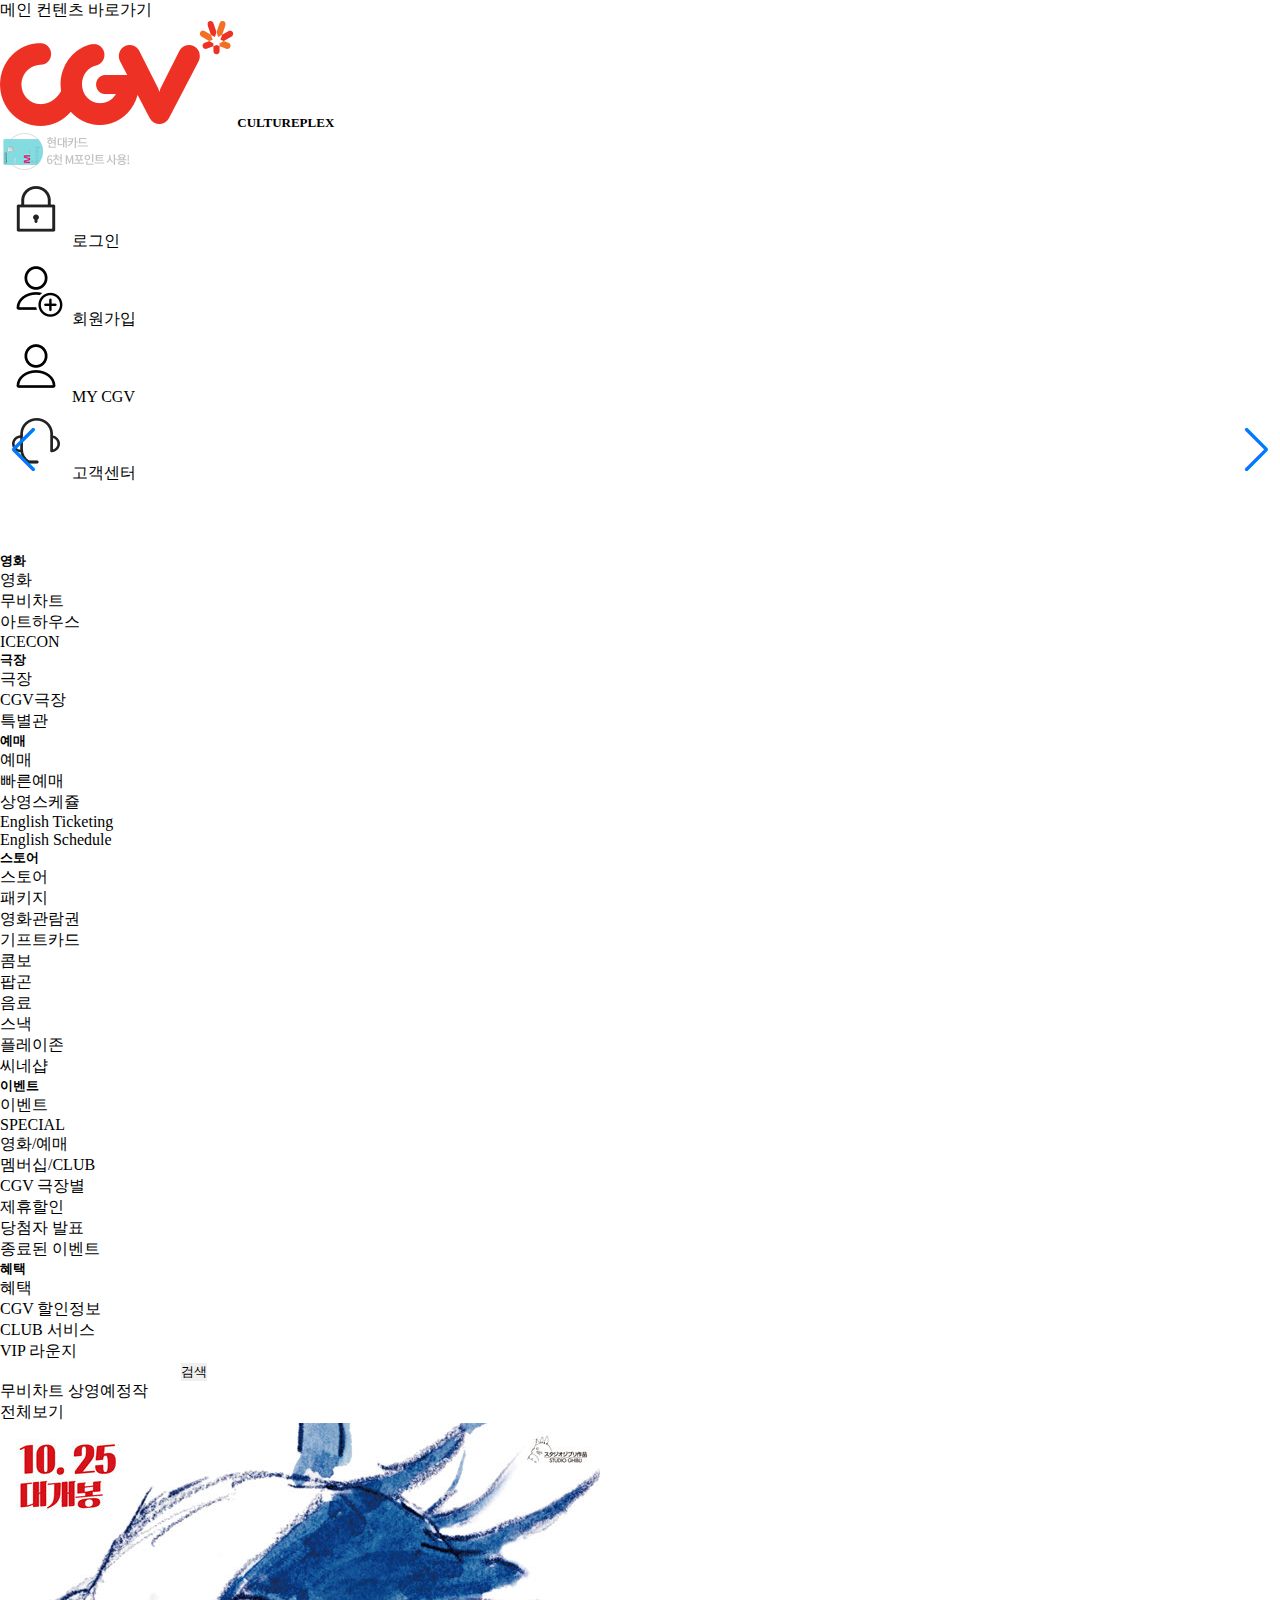
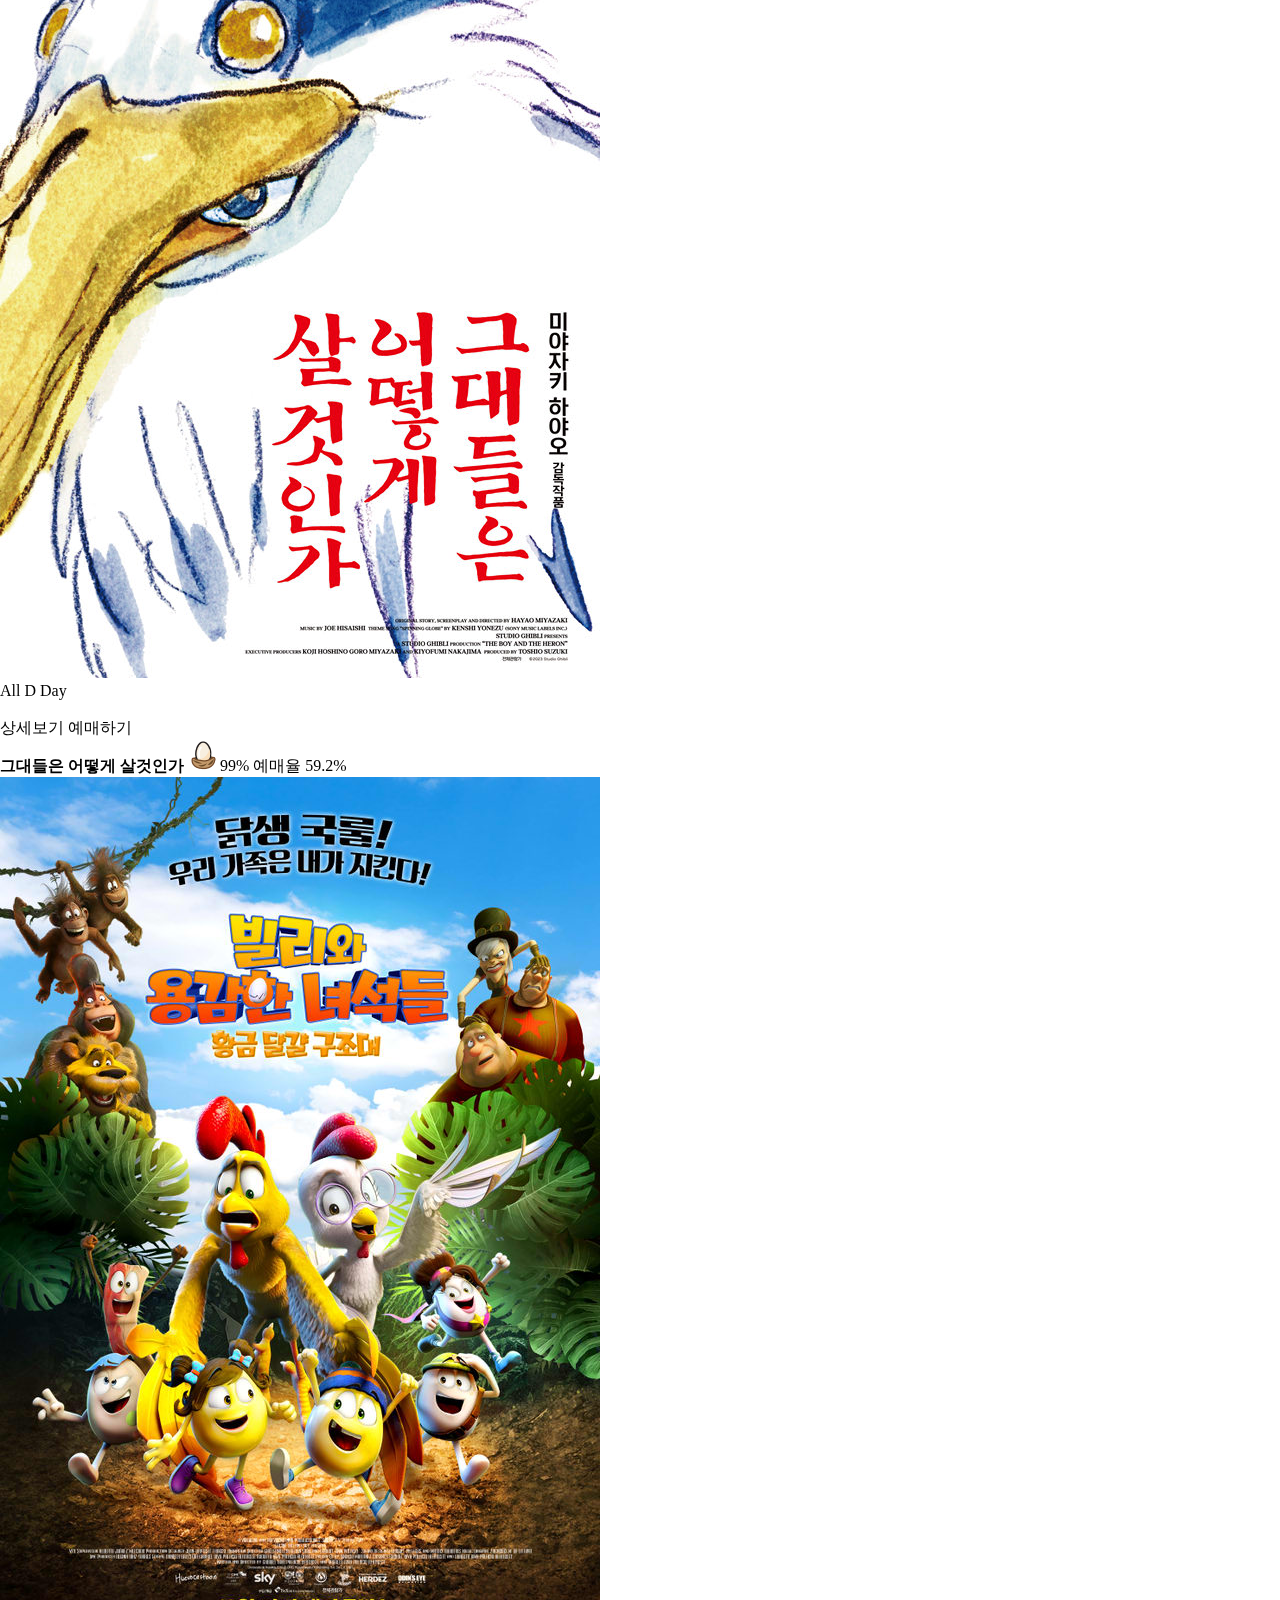
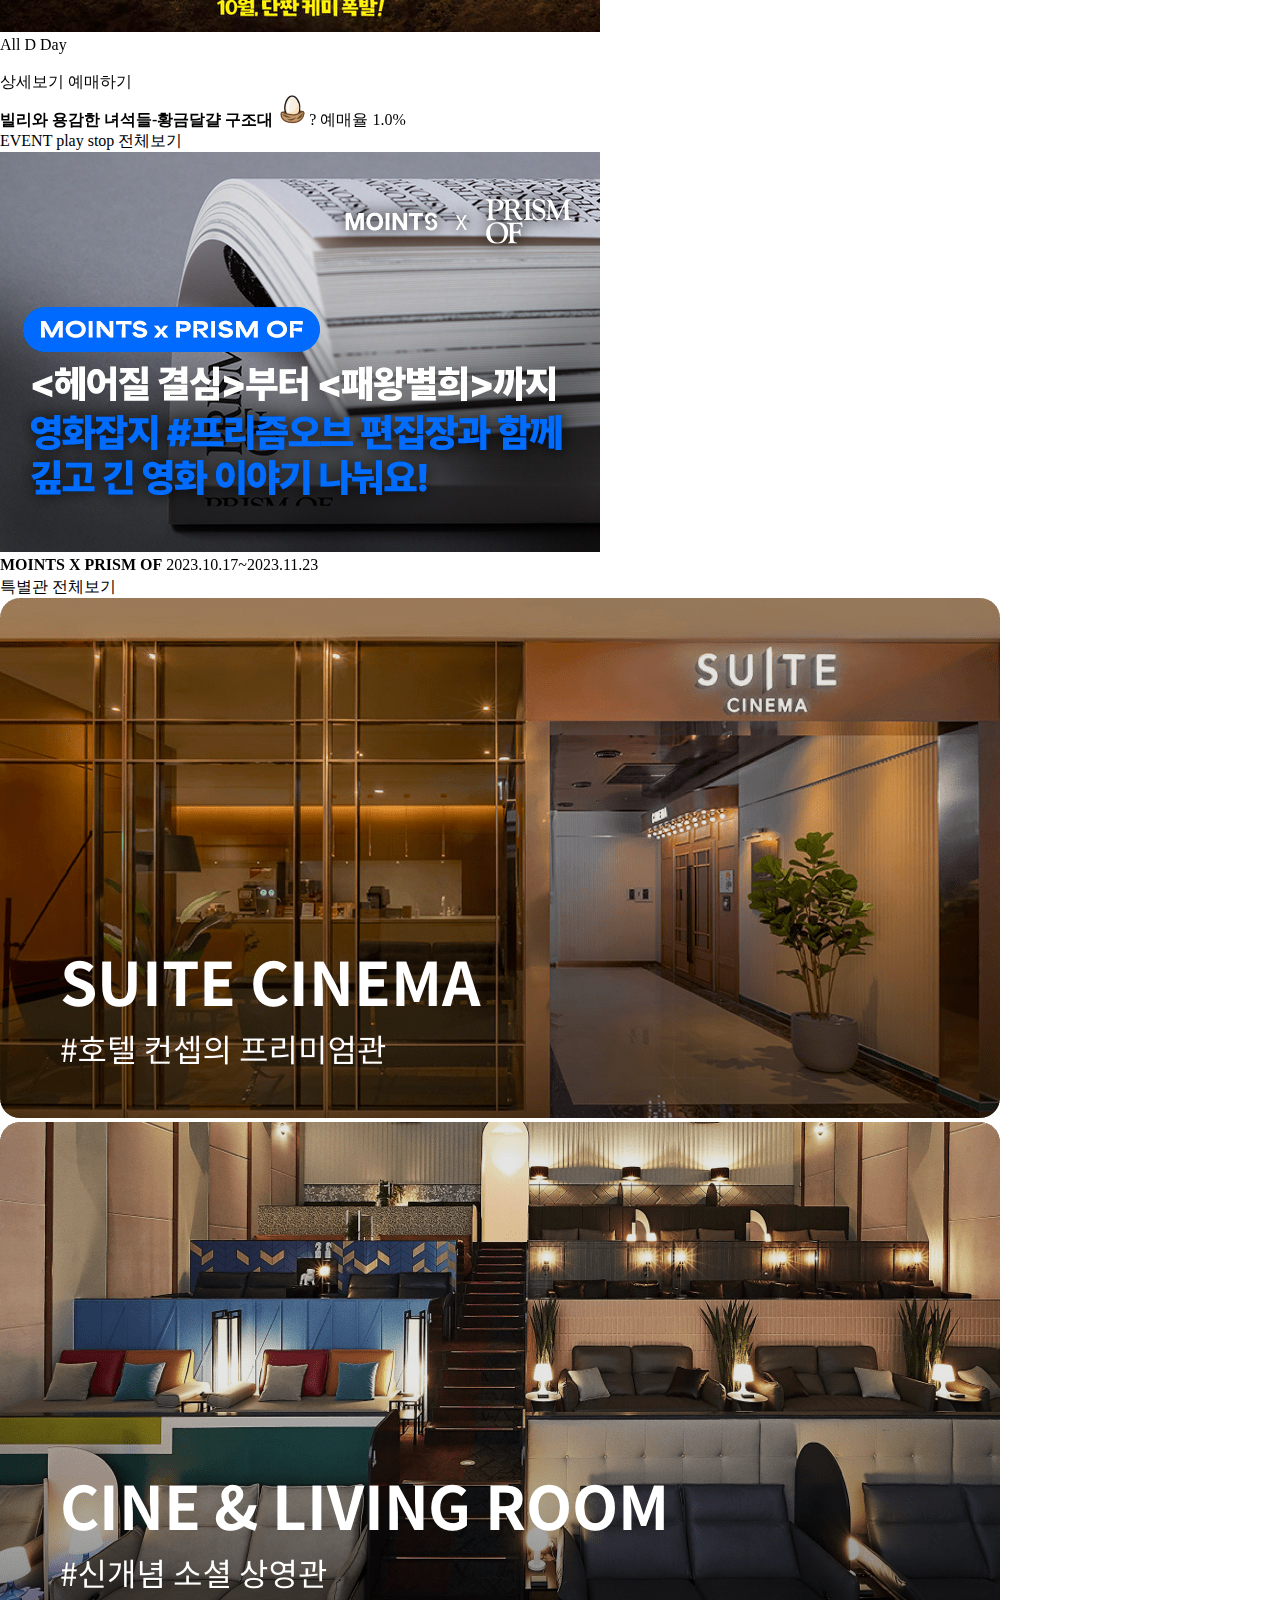
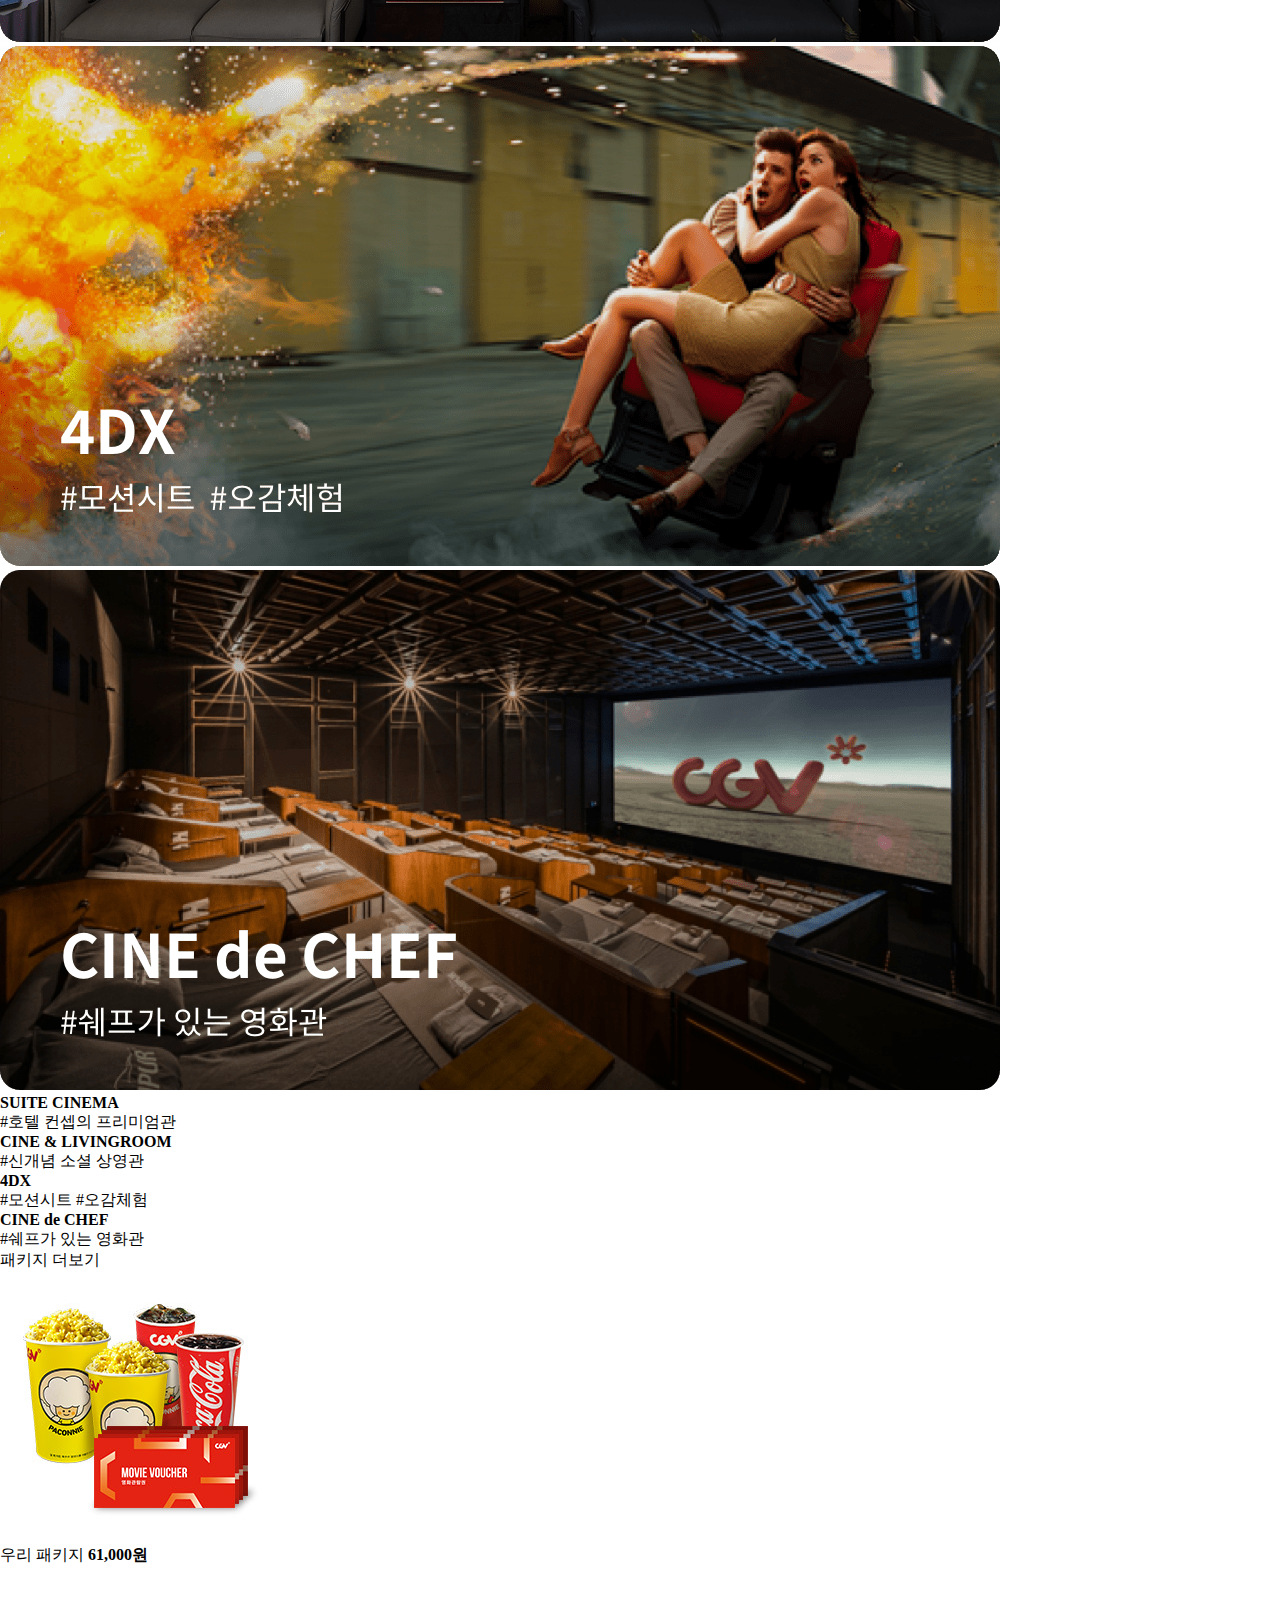
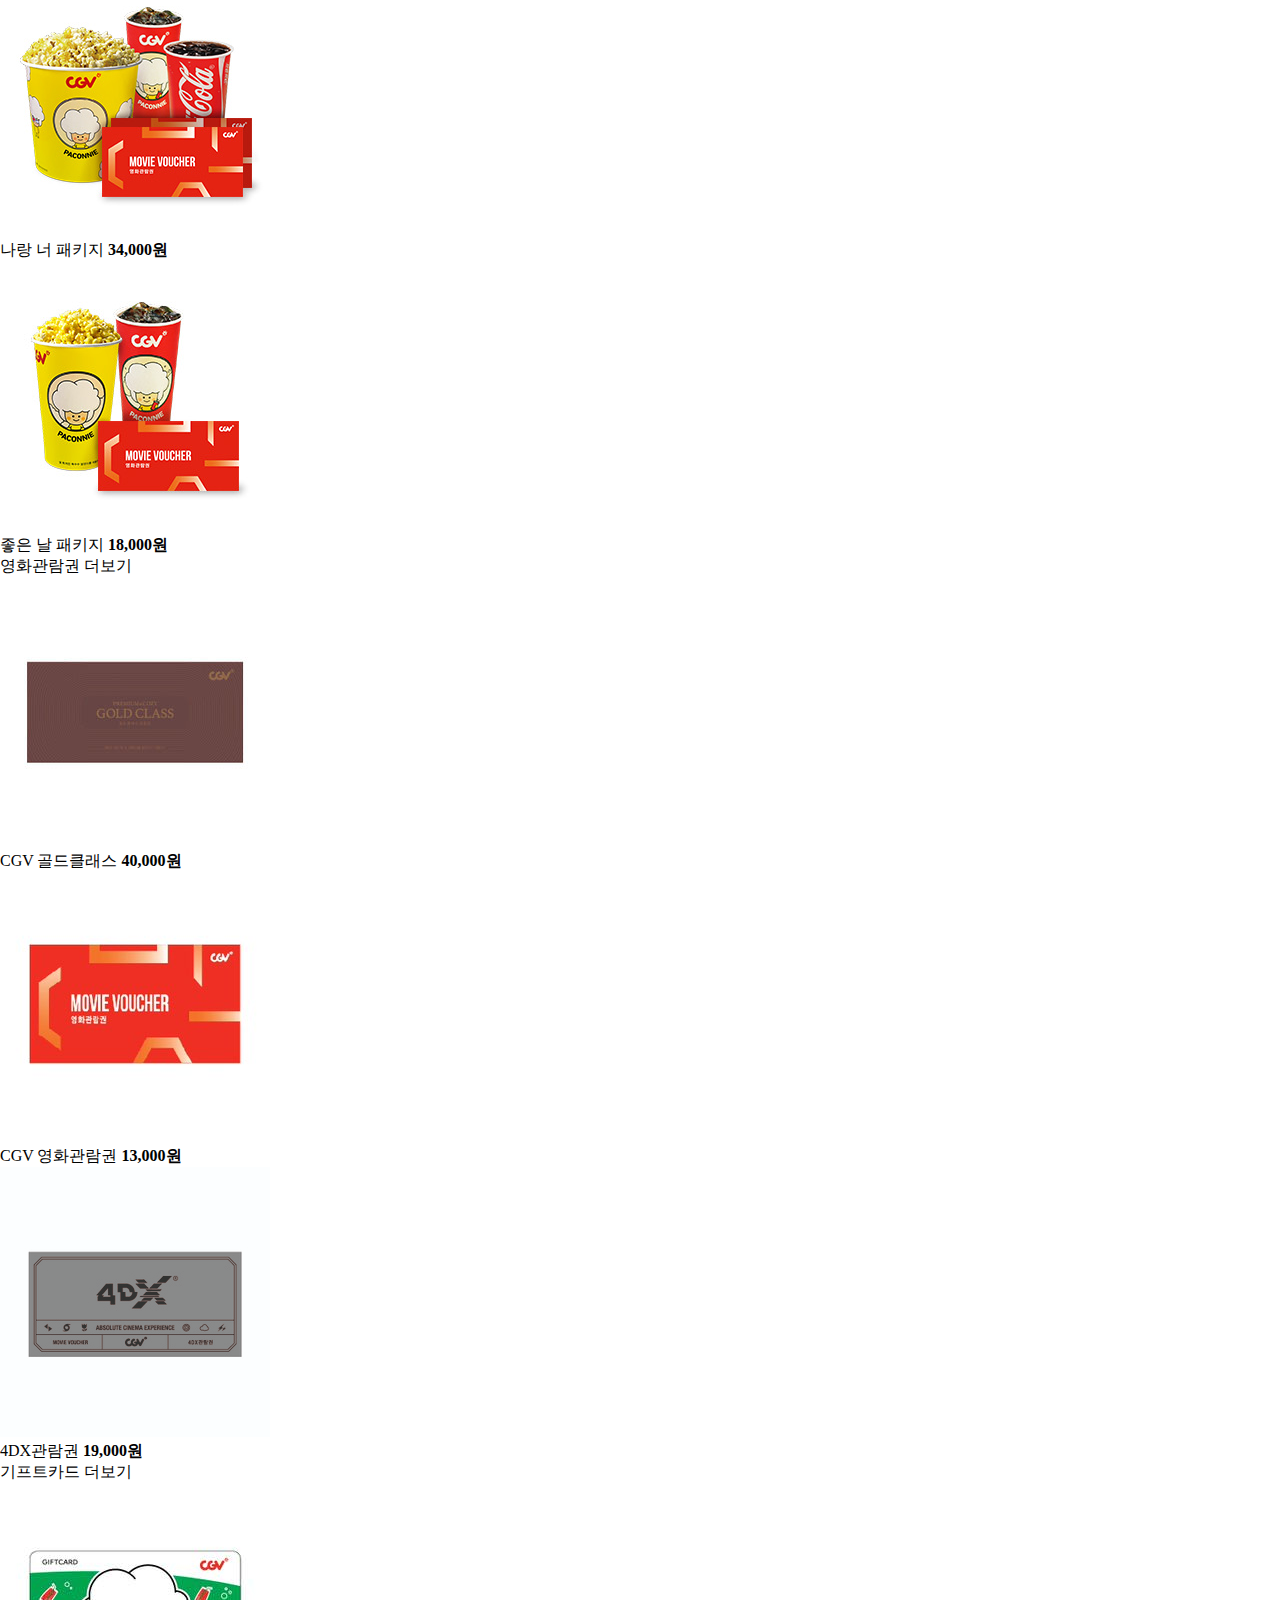
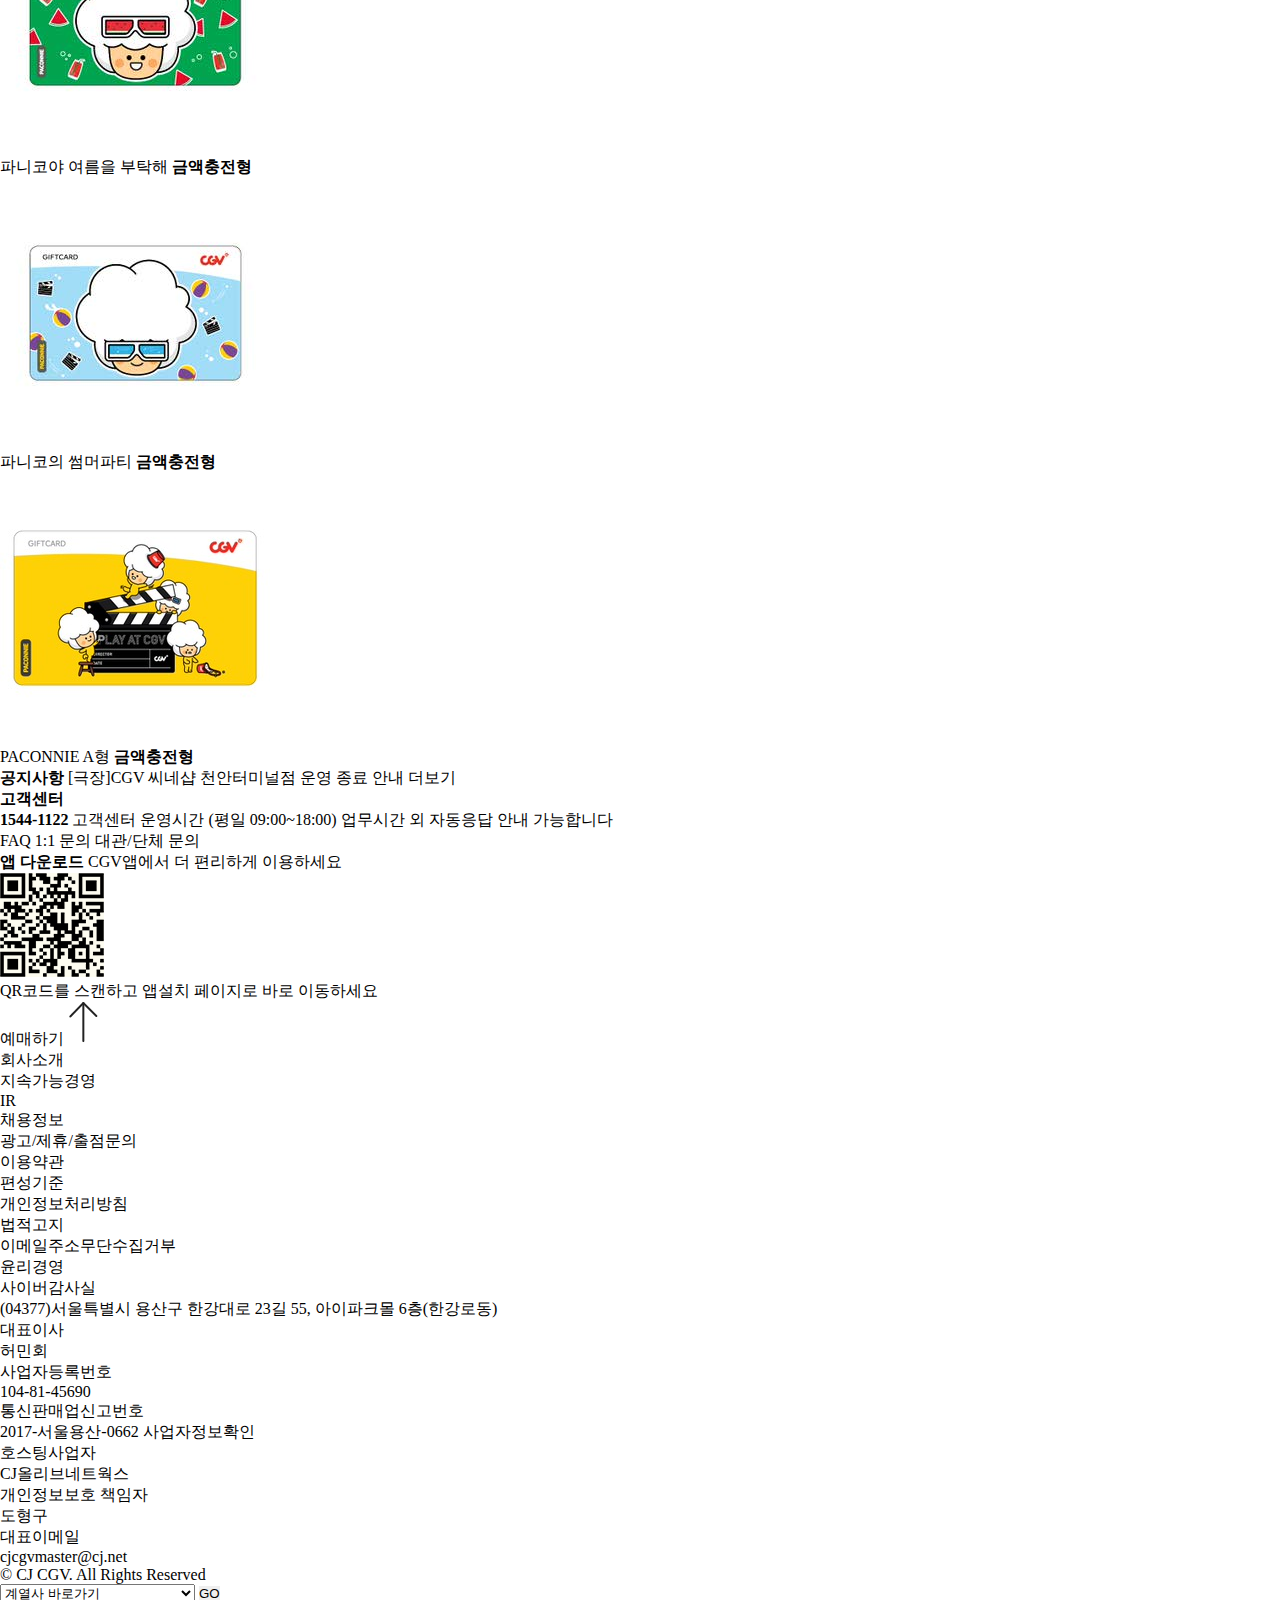
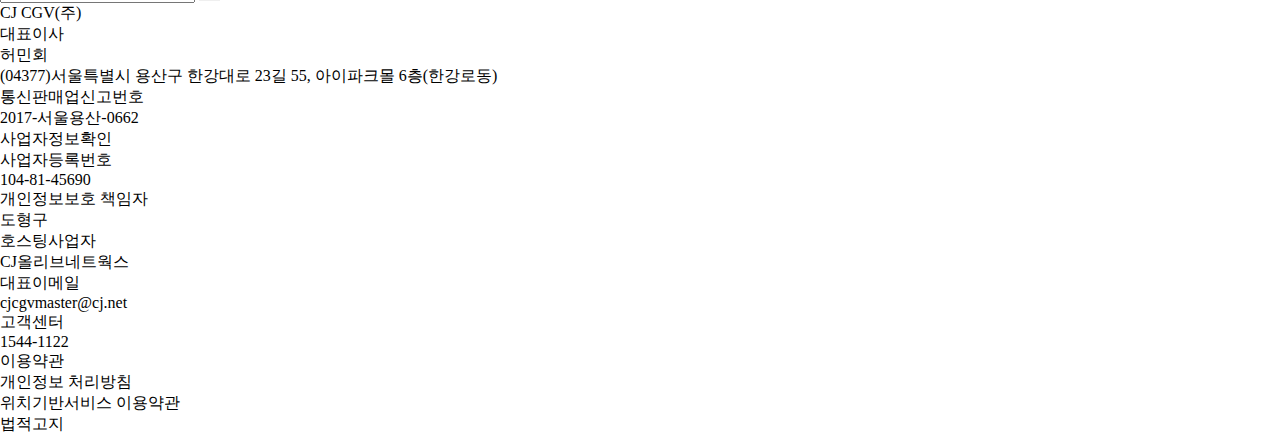
==== commit b6cae830: "Update index.html" ====
--- a/index.html
+++ b/index.html
@@ -2,7 +2,7 @@
 <html lang="ko">
 <head>
     <meta charset="UTF-8">
-    <meta name="viewport" content="width=device-width, initial-scale=1.0">
+    <meta name="viewport" content="width=device-width, initial-scale=1.0"> 
     <meta name="keywords" content="CGV, 시지브이, 영화관, 극장, 영화, 티켓, 박스오피스, 극장, Movie, Theater, Cinema, Cgv, cgv, 예매, 상영작">
     <meta name="description" content="영화 그 이상의 다양하고 즐거운 몰입의 경험을 만듭니다. 라이프스타일 플랫폼 CGV">
     <meta property="og:site_name" content="영화 그 이상의 감동. CGV">
@@ -13,17 +13,19 @@
     
     <script src="https://code.jquery.com/jquery-3.7.1.js" integrity="sha256-eKhayi8LEQwp4NKxN+CfCh+3qOVUtJn3QNZ0TciWLP4=" crossorigin="anonymous"></script>   
     <script src="https://code.jquery.com/jquery-3.3.1.min.js" integrity="sha256-FgpCb/KJQlLNfOu91ta32o/NMZxltwRo8QtmkMRdAu8=" crossorigin="anonymous"></script>
+  
 
     <script src="js/modernizr-custom.js"></script>
-    <script src="js/slick.min.js"></script>
-    <script src="js/slick.js"></script>
     <script src="js/jquery.min_1.12.4.js"></script>
     <script src="js/index.js" type="text/javascript" ></script>
 
     
-    <link rel="stylesheet" href="css/style.css">
+    <link rel="stylesheet" href="css/style1.css">
     <link rel="stylesheet" href="css/reset.css">
-    <link rel="stylesheet" href="css/slick.css">
+
+      <!-- Link Swiper's CSS -->
+    <link rel="stylesheet" href="https://cdn.jsdelivr.net/npm/swiper@11/swiper-bundle.min.css" />
+
 
     <!--구글폰트-->
     <link rel="preconnect" href="https://fonts.googleapis.com">
@@ -37,139 +39,140 @@
     <div class="skip">
         <a href="#">메인 컨텐츠 바로가기</a>
     </div>
-        <header id="header">
+    <header id="header">
+        <div class="container">
+            <div class="row">
+                <div class="header">
+                    <h2>
+                        <a href="#">
+                            <img src="img/logoRed.png"> 
+                        </a>
+                        <span>CULTUREPLEX</span>
+                    </h2>
+
+                    <div class="memeberInfo">                          
+
+                        <ul class="member">
+                            <div class="add-partner">
+                                <a href="#"><img src="img/16758461047540.png" alt="card"></a>
+                            </div><!--//add-partner-->
+                            
+                            <li><a href="#"><img src="img/loginPassword.png" alt="login"><span>로그인</span></a></li>
+                            <li><a href="#"><img src="img/loginJoin.png" alt="join"><span>회원가입</span></a></li> 
+                            <li><a href="#"><img src="img/loginMember.png" alt="mycgv"><span>MY CGV</span></a></li>
+                            <li><a href="#"><img src="img/loginCustomer.png" alt="customer"><span>고객센터</span></a></li>
+                        </ul><!--//member-->
+                    </div><!--//memeberInfo-->
+                </div><!--//header-->
+            </div><!--//row-->
+        </div><!--//container-->
+
+        <div class="navigation">
             <div class="container">
-                <div class="row">
-                    <div class="header">
-                        <h2>
-                            <a href="#">
-                                <img src="img/logoRed.png"> 
-                            </a>
-                            <span>CULTUREPLEX</span>
-                        </h2>
-
-                        <div class="memeberInfo">                          
-
-                            <ul class="member">
-                                <div class="add-partner">
-                                    <a href="#"><img src="img/16758461047540.png" alt="card"></a>
-                                </div><!--//add-partner-->
-                                
-                                <li><a href="#"><img src="img/loginPassword.png" alt="login"><span>로그인</span></a></li>
-                                <li><a href="#"><img src="img/loginJoin.png" alt="join"><span>회원가입</span></a></li> 
-                                <li><a href="#"><img src="img/loginMember.png" alt="mycgv"><span>MY CGV</span></a></li>
-                                <li><a href="#"><img src="img/loginCustomer.png" alt="customer"><span>고객센터</span></a></li>
-                            </ul><!--//member-->
-                        </div><!--//memeberInfo-->
-                    </div><!--//header-->
-                </div><!--//row-->
-            </div><!--//container-->
-
-            <div class="navigation">
-                <div class="container">
-                    <h1>
-                        <a href="#">
-                            <img src="img/logoWhite.png" alt="logo"><!--투명로고-->
-                        </a>
-                    </h1>
-                    <ul class="nav">
-                        <li>
-                            <h2><a href="#">영화</a></h2>
-                            <ul class="sub_menu"><!--영화-->
-                                <li class="title"><a href="#">영화</a></li>
-                                <li><a href="#">무비차트</a></li>
-                                <li><a href="#">아트하우스</a></li>
-                                <li><a href="#">ICECON</a></li>
-                            </ul>    
-                        </li>
-                        <li>
-                            <h2><a href="#">극장</a></h2> 
-                            <ul class="sub_menu"><!--극장-->
-                                <li class="title"><a href="#">극장</a></li>
-                                <li><a href="#">CGV극장</a></li>
-                                <li><a href="#">특별관</a></li>
-                            </ul>
-                        </li>
-                        <li>
-                           <h2><a href="#">예매</a></h2> 
-                            <ul class="sub_menu"><!--예매-->
-                                <li class="title"><a href="#">예매</a></li>
-                                <li><a href="#">빠른예매</a></li>
-                                <li><a href="#">상영스케쥴</a></li>
-                                <li><a href="#">English Ticketing</a></li>
-                                <li><a href="#">English Schedule</a></li>
-                            </ul>
-                        </li>
-                        <li>
-                            <h2><a href="#">스토어</a></h2>
-                            <ul class="sub_menu"><!--스토어-->
-                                <li class="title"><a href="#">스토어</a></li>
-                                <li><a href="#">패키지</a></li>
-                                <li><a href="#">영화관람권</a></li>
-                                <li><a href="#">기프트카드</a></li>
-                                <li><a href="#">콤보</a></li>
-                                <li><a href="#">팝곤</a></li>
-                                <li><a href="#">음료</a></li>
-                                <li><a href="#">스낵</a></li>
-                                <li><a href="#">플레이존</a></li>
-                                <li><a href="#" class="arrow">씨네샵</a></li>
-                            </ul>
-                        </li>
-                        <li>
-                            <h2><a href="#">이벤트</a></h2>
-                            <ul class="sub_menu"><!--이벤트-->
-                                <li class="title"><a href="#">이벤트</a></li>
-                                <li><a href="#">SPECIAL</a></li>
-                                <li><a href="#">영화/예매</a></li>
-                                <li><a href="#">멤버십/CLUB</a></li>
-                                <li><a href="#">CGV 극장별</a></li>
-                                <li><a href="#">제휴할인</a></li>
-                                <li><a href="#">당첨자 발표</a></li>
-                                <li><a href="#">종료된 이벤트</a></li>
-                            </ul>
-                        </li>
-                        <li>
-                            <h2><a href="#">혜택</a></h2>
-                            <ul class="sub_menu"><!--혜택-->
-                                <li class="title"><a href="#">혜택</a></li>
-                                <li><a href="#">CGV 할인정보</a></li>
-                                <li><a href="#">CLUB 서비스</a></li>
-                                <li><a href="#">VIP 라운지</a></li>
-                            </ul>
-                        </li>
-                    </ul><!--//nav-->
-                    
-                    <div class="search">
-                        <input type="text">
-                        <button type="button" class="search_btn">검색</button>
-                    </div>
-                    
-                     
-              </div> <!--//contents-->
-                    
-            </div><!--//navigation-->
-        </header>
+                <h1>
+                    <a href="#">
+                        <img src="img/logoWhite.png" alt="logo"><!--투명로고-->
+                    </a>
+                </h1>
+                <ul class="nav">
+                    <li>
+                        <h2><a href="#">영화</a></h2>
+                        <ul class="sub_menu"><!--영화-->
+                            <li class="title"><a href="#">영화</a></li>
+                            <li><a href="#">무비차트</a></li>
+                            <li><a href="#">아트하우스</a></li>
+                            <li><a href="#">ICECON</a></li>
+                        </ul>    
+                    </li>
+                    <li>
+                        <h2><a href="#">극장</a></h2> 
+                        <ul class="sub_menu"><!--극장-->
+                            <li class="title"><a href="#">극장</a></li>
+                            <li><a href="#">CGV극장</a></li>
+                            <li><a href="#">특별관</a></li>
+                        </ul>
+                    </li>
+                    <li>
+                       <h2><a href="#">예매</a></h2> 
+                        <ul class="sub_menu"><!--예매-->
+                            <li class="title"><a href="#">예매</a></li>
+                            <li><a href="#">빠른예매</a></li>
+                            <li><a href="#">상영스케쥴</a></li>
+                            <li><a href="#">English Ticketing</a></li>
+                            <li><a href="#">English Schedule</a></li>
+                        </ul>
+                    </li>
+                    <li>
+                        <h2><a href="#">스토어</a></h2>
+                        <ul class="sub_menu"><!--스토어-->
+                            <li class="title"><a href="#">스토어</a></li>
+                            <li><a href="#">패키지</a></li>
+                            <li><a href="#">영화관람권</a></li>
+                            <li><a href="#">기프트카드</a></li>
+                            <li><a href="#">콤보</a></li>
+                            <li><a href="#">팝곤</a></li>
+                            <li><a href="#">음료</a></li>
+                            <li><a href="#">스낵</a></li>
+                            <li><a href="#">플레이존</a></li>
+                            <li><a href="#" class="arrow">씨네샵</a></li>
+                        </ul>
+                    </li>
+                    <li>
+                        <h2><a href="#">이벤트</a></h2>
+                        <ul class="sub_menu"><!--이벤트-->
+                            <li class="title"><a href="#">이벤트</a></li>
+                            <li><a href="#">SPECIAL</a></li>
+                            <li><a href="#">영화/예매</a></li>
+                            <li><a href="#">멤버십/CLUB</a></li>
+                            <li><a href="#">CGV 극장별</a></li>
+                            <li><a href="#">제휴할인</a></li>
+                            <li><a href="#">당첨자 발표</a></li>
+                            <li><a href="#">종료된 이벤트</a></li>
+                        </ul>
+                    </li>
+                    <li>
+                        <h2><a href="#">혜택</a></h2>
+                        <ul class="sub_menu"><!--혜택-->
+                            <li class="title"><a href="#">혜택</a></li>
+                            <li><a href="#">CGV 할인정보</a></li>
+                            <li><a href="#">CLUB 서비스</a></li>
+                            <li><a href="#">VIP 라운지</a></li>
+                        </ul>
+                    </li>
+                </ul><!--//nav-->
+                
+                <div class="search">
+                    <input type="text">
+                    <button type="button" class="search_btn">검색</button>
+                </div>
+                
+                 
+          </div> <!--//contents-->
+                
+        </div><!--//navigation-->
+    </header>
       
-        <section id="section">
-            <div class="chart">
-                <div class="container">
-
-                    <div class="movie_chart">
-                        <div class="movie_int"><!--버튼-->
-                            <i class="active"><a href="#">무비차트</a></i>
-                            <i><a href="#">상영예정작</a></i>
-                        </div> 
-                        <a href="#" class="allView">전체보기</a>  
-                    </div><!--//movie_chart-->
-
-                    <div class="movie_list">
-                        <!-- 사진 이미지 슬라이드-->
-                     <!-- <div class="container">-->  
-                            <div class="slider img_slider1">
-                                
-                                <div> <!-- 1 -->
+    <section id="section">
+        <div class="chart">
+            <div class="container">
+
+                <div class="movie_chart">
+                    <div class="movie_int"><!--버튼-->
+                        <i class="active"><a href="#">무비차트</a></i>
+                        <i><a href="#">상영예정작</a></i>
+                    </div> 
+                    <a href="#" class="allView">전체보기</a>  
+                </div><!--//movie_chart-->
+
+                <div class="movie_list">
+                    <!-- 사진 이미지 슬라이드-->             
+                    <!-- Swiper -->
+                    <div class="slider">
+                        <div class="swiper img_slider1">
+                            <div class="swiper-wrapper">
+                                <div class="swiper-slide"><!-- 1 -->
                                     <div class="img_contents"><!--이미지-->
-                                        <img src="img/87433_320.jpg" alt="그대들은 어떻게 살것인가">
+                                        <img src="../img/87433_320.jpg" alt="그대들은 어떻게 살것인가">
                                         <div class="img_rank"> <!--영화등급-->
                                             <i class="icon ageAll">All</i><!--아이콘-->
                                             <i class="icon ageDay" data-value="D-1">D Day</i>
@@ -177,7 +180,7 @@
 
                                         <div class="screen_type"><!--스크린 타입-->
                                             <i class="sType">
-                                                <img src="img/imax_white.png" alt="imax">
+                                                <img src="../img/imax_white.png" alt="imax">
                                             </i>
                                         </div><!--//screen_type-->
 
@@ -190,44 +193,42 @@
                                     </div><!--//img_contents-->
                                     <div class="movie_info"><!--영화 설명-->
                                         <strong class="movieName">그대들은 어떻게 살것인가</strong>
-                                        <span><img src="img/eggGoldeneggPreegg.png" alt="Golden Egg">99%</span>
+                                        <span><img src="../img/eggGoldeneggPreegg.png" alt="Golden Egg">99%</span>
                                         <span>예매율 59.2%</span>
                                     </div><!--//movie_info-->
-                                </div> <!--//1-->
-                                    
-                                <div> <!--//2-->
-                                        <div class="img_contents"><img src="../img/87407_320.jpg" alt="30일">
-                                            <div class="img_rank"> <!--영화등급-->
-                                                <i class="icon age15">15</i><!--아이콘-->
-                                            </div><!--//img_rank-->
+                                </div><!-- 1 -->
+
+                                <div class="swiper-slide"><!--2-->
+                                    <div class="img_contents"><img src="../img/87407_320.jpg" alt="30일">
+                                        <div class="img_rank"> <!--영화등급-->
+                                            <i class="icon age15">15</i><!--아이콘-->
+                                        </div><!--//img_rank-->
+
+                                        <div class="movie_detail"> <!--영화 상세보기-->
+                                            <a href="#" class="chart_detail" >상세보기</a>
+                                            <a href="#" class="chart_ticket" >예매하기</a>
+                                        </div>
+
+                                    </div><!--//img_contents-->
+                                    <div class="movie_info"><!--영화 설명-->
+                                        <strong class="movieName">30일</strong>
+                                        <span><img src="../img/eggGoldenegggreat.png" alt="Golden Egg">93%</span>
+                                        <span>예매율 9.7%</span>
+                                    </div><!--//movie_info-->
+
+                                </div><!--//2-->
+
+                                <div class="swiper-slide"><!--3-->
+                                    <div class="img_contents">
+                                        <img src="../img/87444_320.jpg" alt="플라워 킬링 문">
+                                        <div class="img_rank"> <!--영화등급-->
+                                            <i class="icon age19">19</i><!--아이콘-->
+                                        </div><!--//img_rank-->
     
-                                            
-                                            
-                                            <div class="movie_detail"> <!--영화 상세보기-->
-                                                <a href="#" class="chart_detail" >상세보기</a>
-                                                <a href="#" class="chart_ticket" >예매하기</a>
-                                            </div>
-    
-                                        </div><!--//img_contents-->
-                                        <div class="movie_info"><!--영화 설명-->
-                                            <strong class="movieName">30일</strong>
-                                            <span><img src="../img/eggGoldenegggreat.png" alt="Golden Egg">93%</span>
-                                            <span>예매율 9.7%</span>
-                                        </div><!--//movie_info-->
-
-                                </div><!--//2-->
-                                                                        
-                                <div><!--3-->
-                                        <div class="img_contents">
-                                            <img src="../img/87444_320.jpg" alt="플라워 킬링 문">
-                                            <div class="img_rank"> <!--영화등급-->
-                                                <i class="icon age19">19</i><!--아이콘-->
-                                            </div><!--//img_rank-->
-    
-                                            <div class="movie_detail"> <!--영화 상세보기-->
-                                                <a href="#" class="chart_detail" >상세보기</a>
-                                                <a href="#" class="chart_ticket" >예매하기</a>
-                                            </div>
+                                        <div class="movie_detail"> <!--영화 상세보기-->
+                                            <a href="#" class="chart_detail" >상세보기</a>
+                                            <a href="#" class="chart_ticket" >예매하기</a>
+                                        </div>
     
                                         </div><!--//img_contents-->
                                         <div class="movie_info"><!--영화 설명-->
@@ -237,210 +238,207 @@
                                         </div><!--//movie_info-->
                                 </div><!--//3-->
 
-                                <div><!--4-->
-
-                                        <div class="img_contents">
-                                            <img src="../img/87410_320.jpg" alt="용감한 시민">
-                                            <div class="img_rank"> <!--영화등급-->
-                                                <i class="icon age15">15</i><!--아이콘-->
-                                            </div><!--//img_rank-->
-    
-                                            <div class="movie_detail"> <!--영화 상세보기-->
-                                                <a href="#" class="chart_detail" >상세보기</a>
-                                                <a href="#" class="chart_ticket" >예매하기</a>
-                                            </div>
-                                        </div><!--//img_contents-->
-                                        <div class="movie_info"><!--영화 설명-->
-                                            <strong class="movieName">용감한 시민</strong>
-                                            <span><img src="../img/eggGoldeneggPreegg.png" alt="">93%</span>
-                                            <span>예매율 3.6%</span>
-                                        </div><!--//movie_info-->
-
+                                <div class="swiper-slide"><!--4-->
+                                    <div class="img_contents">
+                                        <img src="../img/87410_320.jpg" alt="용감한 시민">
+                                        <div class="img_rank"> <!--영화등급-->
+                                            <i class="icon age15">15</i><!--아이콘-->
+                                        </div><!--//img_rank-->
+
+                                        <div class="movie_detail"> <!--영화 상세보기-->
+                                            <a href="#" class="chart_detail" >상세보기</a>
+                                            <a href="#" class="chart_ticket" >예매하기</a>
+                                        </div>
+                                    </div><!--//img_contents-->
+                                    <div class="movie_info"><!--영화 설명-->
+                                        <strong class="movieName">용감한 시민</strong>
+                                        <span><img src="../img/eggGoldeneggPreegg.png" alt="">93%</span>
+                                        <span>예매율 3.6%</span>
+                                    </div><!--//movie_info-->
                                 </div><!--//4-->
-                                    
-                                <div><!--5-->
-                                        <div class="img_contents">
-                                            <img src="../img/87422_320.jpg" alt="바람 따라 만나리 : 김호중의 계절">
-                                            <div class="img_rank"> <!--영화등급-->
-                                                <i class="icon ageAll">All</i><!--아이콘-->
-                                            </div><!--//img_rank-->
-    
-                                            <div class="movie_detail"> <!--영화 상세보기-->
-                                                <a href="#" class="chart_detail" >상세보기</a>
-                                                <a href="#" class="chart_ticket" >예매하기</a>
-                                            </div>
-                                        </div><!--//img_contents-->
-                                        <div class="movie_info"><!--영화 설명-->
-                                            <strong class="movieName">바람 따라 만나리 : 김호중의 계절</strong>
-                                            <span><img src="../img/eggGoldenegggreat.png" alt="Golden Egg">93%</span>
-                                            <span>예매율 3.6%</span>
-                                        </div><!--//movie_info-->
+
+                                <div class="swiper-slide"><!--5-->
+                                    <div class="img_contents">
+                                        <img src="../img/87422_320.jpg" alt="바람 따라 만나리 : 김호중의 계절">
+                                        <div class="img_rank"> <!--영화등급-->
+                                            <i class="icon ageAll">All</i><!--아이콘-->
+                                        </div><!--//img_rank-->
+
+                                        <div class="movie_detail"> <!--영화 상세보기-->
+                                            <a href="#" class="chart_detail" >상세보기</a>
+                                            <a href="#" class="chart_ticket" >예매하기</a>
+                                        </div>
+                                    </div><!--//img_contents-->
+                                    <div class="movie_info"><!--영화 설명-->
+                                        <strong class="movieName">바람 따라 만나리 : 김호중의 계절</strong>
+                                        <span><img src="../img/eggGoldenegggreat.png" alt="Golden Egg">93%</span>
+                                        <span>예매율 3.6%</span>
+                                    </div><!--//movie_info-->
                                 </div><!--//5-->
 
-                                <div><!--6-->
-                                        <div class="img_contents">
-                                            <img src="../img/87358_320.jpg" alt="익스펜더블 4">
-                                            <div class="img_rank"> <!--영화등급-->
-                                                <i class="icon age19">19</i><!--아이콘-->
-                                            </div><!--//img_rank-->
-                                            <div class="movie_detail"> <!--영화 상세보기-->
-                                                <a href="#" class="chart_detail" >상세보기</a>
-                                                <a href="#" class="chart_ticket" >예매하기</a>
-                                            </div>
-                                        </div><!--//img_contents-->
-                                        <div class="movie_info"><!--영화 설명-->
-                                            <strong class="movieName">익스펜더블 4</strong>
-                                            <span><img src="../img/eggGoldenegggreat.png" alt="Golden Egg">85%</span>
-                                            <span>예매율 2.8%</span>
-                                        </div><!--//movie_info-->                                       
+                                <div class="swiper-slide"><!--6-->
+                                    <div class="img_contents">
+                                        <img src="../img/87358_320.jpg" alt="익스펜더블 4">
+                                        <div class="img_rank"> <!--영화등급-->
+                                            <i class="icon age19">19</i><!--아이콘-->
+                                        </div><!--//img_rank-->
+                                        <div class="movie_detail"> <!--영화 상세보기-->
+                                            <a href="#" class="chart_detail" >상세보기</a>
+                                            <a href="#" class="chart_ticket" >예매하기</a>
+                                        </div>
+                                    </div><!--//img_contents-->
+                                    <div class="movie_info"><!--영화 설명-->
+                                        <strong class="movieName">익스펜더블 4</strong>
+                                        <span><img src="../img/eggGoldenegggreat.png" alt="Golden Egg">85%</span>
+                                        <span>예매율 2.8%</span>
+                                    </div><!--//movie_info-->    
                                 </div><!--//6-->
 
-                                <div><!--7-->
-                                        <div class="img_contents">
-                                            <img src="../img/87438_320.jpg" alt="오픈 더 도어">
-                                            <div class="img_rank"> <!--영화등급-->
-                                                <i class="icon age19">19</i><!--아이콘-->
-                                            </div><!--//img_rank-->
-                                            <div class="movie_detail"> <!--영화 상세보기-->
-                                                <a href="#" class="chart_detail" >상세보기</a>
-                                                <a href="#" class="chart_ticket" >예매하기</a>
-                                            </div>
-                                        </div><!--//img_contents-->
-                                        <div class="movie_info"><!--영화 설명-->
-                                            <strong class="movieName">오픈 더 도어</strong>
-                                            <span><img src="../img/eggGoldeneggPreegg.png" alt="Golden Egg">98%</span>
-                                            <span>예매율 2.0%</span>
-                                        </div><!--//movie_info-->     
+                                <div class="swiper-slide"><!--7-->
+                                    <div class="img_contents">
+                                        <img src="../img/87438_320.jpg" alt="오픈 더 도어">
+                                        <div class="img_rank"> <!--영화등급-->
+                                            <i class="icon age19">19</i><!--아이콘-->
+                                        </div><!--//img_rank-->
+                                        <div class="movie_detail"> <!--영화 상세보기-->
+                                            <a href="#" class="chart_detail" >상세보기</a>
+                                            <a href="#" class="chart_ticket" >예매하기</a>
+                                        </div>
+                                    </div><!--//img_contents-->
+                                    <div class="movie_info"><!--영화 설명-->
+                                        <strong class="movieName">오픈 더 도어</strong>
+                                        <span><img src="../img/eggGoldeneggPreegg.png" alt="Golden Egg">98%</span>
+                                        <span>예매율 2.0%</span>
+                                    </div><!--//movie_info-->     
                                 </div><!--//7-->
 
-                                <div><!--8-->
-                                        <div class="img_contents">
-                                            <img src="../img/87298_320.jpg" alt="블루 자이언트">
-                                            <div class="img_rank"> <!--영화등급-->
-                                                <i class="icon age12">12</i><!--아이콘-->
-                                            </div><!--//img_rank-->
-                                            <div class="movie_detail"> <!--영화 상세보기-->
-                                                <a href="#" class="chart_detail" >상세보기</a>
-                                                <a href="#" class="chart_ticket" >예매하기</a>
-                                            </div>
-                                        </div><!--//img_contents-->
-                                        <div class="movie_info"><!--영화 설명-->
-                                            <strong class="movieName">블루 자이언트</strong>
-                                            <span><img src="../img/eggGoldenegggreat.png" alt="Golden Egg">97%</span>
-                                            <span>예매율 1.8%</span>
-                                        </div><!--//movie_info-->     
-
+                                <div class="swiper-slide"><!--8-->
+                                    <div class="img_contents">
+                                        <img src="../img/87298_320.jpg" alt="블루 자이언트">
+                                        <div class="img_rank"> <!--영화등급-->
+                                            <i class="icon age12">12</i><!--아이콘-->
+                                        </div><!--//img_rank-->
+                                        <div class="movie_detail"> <!--영화 상세보기-->
+                                            <a href="#" class="chart_detail" >상세보기</a>
+                                            <a href="#" class="chart_ticket" >예매하기</a>
+                                        </div>
+                                    </div><!--//img_contents-->
+                                    <div class="movie_info"><!--영화 설명-->
+                                        <strong class="movieName">블루 자이언트</strong>
+                                        <span><img src="../img/eggGoldenegggreat.png" alt="Golden Egg">97%</span>
+                                        <span>예매율 1.8%</span>
+                                    </div><!--//movie_info-->    
                                 </div><!--//8-->
 
-                                <div><!--9-->
-                                        <div class="img_contents">
-                                            <img src="../img/87408_320.jpg" alt="화란">
-                                            <div class="img_rank"> <!--영화등급-->
-                                                <i class="icon age15">15</i><!--아이콘-->
-                                            </div><!--//img_rank-->
-                                            <div class="movie_detail"> <!--영화 상세보기-->
-                                                <a href="#" class="chart_detail" >상세보기</a>
-                                                <a href="#" class="chart_ticket" >예매하기</a>
-                                            </div>
-                                        </div><!--//img_contents-->
-                                        <div class="movie_info"><!--영화 설명-->
-                                            <strong class="movieName">화란</strong>
-                                            <span><img src="../img/eggGoldenegggreat.png" alt="Golden Egg">79%</span>
-                                            <span>예매율 1.9%</span>
-                                        </div><!--//movie_info-->     
+                                <div class="swiper-slide"><!--9-->
+                                    <div class="img_contents">
+                                        <img src="../img/87408_320.jpg" alt="화란">
+                                        <div class="img_rank"> <!--영화등급-->
+                                            <i class="icon age15">15</i><!--아이콘-->
+                                        </div><!--//img_rank-->
+                                        <div class="movie_detail"> <!--영화 상세보기-->
+                                            <a href="#" class="chart_detail" >상세보기</a>
+                                            <a href="#" class="chart_ticket" >예매하기</a>
+                                        </div>
+                                    </div><!--//img_contents-->
+                                    <div class="movie_info"><!--영화 설명-->
+                                        <strong class="movieName">화란</strong>
+                                        <span><img src="../img/eggGoldenegggreat.png" alt="Golden Egg">79%</span>
+                                        <span>예매율 1.9%</span>
+                                    </div><!--//movie_info-->    
                                 </div><!--//9-->
 
-                                <div><!--10-->
-                                        <div class="img_contents">
-                                            <img src="../img/87428_320.jpg" alt="엑소시스트-믿는 자">
-                                            <div class="img_rank"> <!--영화등급-->
-                                                <i class="icon age15">15</i><!--아이콘-->
-                                            </div><!--//img_rank-->
-                                            <div class="movie_detail"> <!--영화 상세보기-->
-                                                <a href="#" class="chart_detail" >상세보기</a>
-                                                <a href="#" class="chart_ticket" >예매하기</a>
-                                            </div>
-                                        </div><!--//img_contents-->
-                                        <div class="movie_info"><!--영화 설명-->
-                                            <strong class="movieName">엑소시스트-믿는 자</strong>
-                                            <span><img src="../img/eggGoldenegg.png" alt="Golden Egg">65%</span>
-                                            <span>예매율 1.1%</span>
-                                        </div><!--//movie_info-->   
+                                <div class="swiper-slide"><!--10-->
+                                    <div class="img_contents">
+                                        <img src="../img/87428_320.jpg" alt="엑소시스트-믿는 자">
+                                        <div class="img_rank"> <!--영화등급-->
+                                            <i class="icon age15">15</i><!--아이콘-->
+                                        </div><!--//img_rank-->
+                                        <div class="movie_detail"> <!--영화 상세보기-->
+                                            <a href="#" class="chart_detail" >상세보기</a>
+                                            <a href="#" class="chart_ticket" >예매하기</a>
+                                        </div>
+                                    </div><!--//img_contents-->
+                                    <div class="movie_info"><!--영화 설명-->
+                                        <strong class="movieName">엑소시스트-믿는 자</strong>
+                                        <span><img src="../img/eggGoldenegg.png" alt="Golden Egg">65%</span>
+                                        <span>예매율 1.1%</span>
+                                    </div><!--//movie_info-->   
                                 </div><!--//10-->
 
-                                <div><!--11-->
-                                        <div class="img_contents">
-                                            <img src="../img/87263_320.jpg" alt="마브카-숲의 노래">
-                                            <div class="img_rank"> <!--영화등급-->
-                                                <i class="icon ageAll">All</i><!--아이콘-->
-                                            </div><!--//img_rank-->
-                                            <div class="movie_detail"> <!--영화 상세보기-->
-                                                <a href="#" class="chart_detail" >상세보기</a>
-                                                <a href="#" class="chart_ticket" >예매하기</a>
-                                            </div>
-                                        </div><!--//img_contents-->
-                                        <div class="movie_info"><!--영화 설명-->
-                                            <strong class="movieName">마브카-숲의 노래</strong>
-                                            <span><img src="../img/eggGoldenegggreat.png" alt="Golden Egg">94%</span>
-                                            <span>예매율 1.1%</span>
-                                        </div><!--//movie_info-->   
+                                <div class="swiper-slide"><!--11-->
+                                    <div class="img_contents">
+                                        <img src="../img/87263_320.jpg" alt="마브카-숲의 노래">
+                                        <div class="img_rank"> <!--영화등급-->
+                                            <i class="icon ageAll">All</i><!--아이콘-->
+                                        </div><!--//img_rank-->
+                                        <div class="movie_detail"> <!--영화 상세보기-->
+                                            <a href="#" class="chart_detail" >상세보기</a>
+                                            <a href="#" class="chart_ticket" >예매하기</a>
+                                        </div>
+                                    </div><!--//img_contents-->
+                                    <div class="movie_info"><!--영화 설명-->
+                                        <strong class="movieName">마브카-숲의 노래</strong>
+                                        <span><img src="../img/eggGoldenegggreat.png" alt="Golden Egg">94%</span>
+                                        <span>예매율 1.1%</span>
+                                    </div><!--//movie_info-->   
                                 </div><!--//11-->
 
-                                <div><!--12-->
-                                        <div class="img_contents">
-                                            <img src="../img/87360_320.jpg" alt="퍼피 구조대-더 마이티 무비">
-                                            <div class="img_rank"> <!--영화등급-->
-                                                <i class="icon ageAll">All</i><!--아이콘-->
-                                            </div><!--//img_rank-->
-                                            <div class="movie_detail"> <!--영화 상세보기-->
-                                                <a href="#" class="chart_detail" >상세보기</a>
-                                                <a href="#" class="chart_ticket" >예매하기</a>
-                                            </div>
-                                        </div><!--//img_contents-->
-                                        <div class="movie_info"><!--영화 설명-->
-                                            <strong class="movieName">퍼피 구조대-더 마이티 무비</strong>
-                                            <span><img src="../img/eggGoldenegggreat.png" alt="Golden Egg">96%</span>
-                                            <span>예매율 0.9%</span>
-                                        </div><!--//movie_info-->   
+                                <div class="swiper-slide"><!--12-->
+                                    <div class="img_contents">
+                                        <img src="../img/87360_320.jpg" alt="퍼피 구조대-더 마이티 무비">
+                                        <div class="img_rank"> <!--영화등급-->
+                                            <i class="icon ageAll">All</i><!--아이콘-->
+                                        </div><!--//img_rank-->
+                                        <div class="movie_detail"> <!--영화 상세보기-->
+                                            <a href="#" class="chart_detail" >상세보기</a>
+                                            <a href="#" class="chart_ticket" >예매하기</a>
+                                        </div>
+                                    </div><!--//img_contents-->
+                                    <div class="movie_info"><!--영화 설명-->
+                                        <strong class="movieName">퍼피 구조대-더 마이티 무비</strong>
+                                        <span><img src="../img/eggGoldenegggreat.png" alt="Golden Egg">96%</span>
+                                        <span>예매율 0.9%</span>
+                                    </div><!--//movie_info-->   
                                 </div><!--//12-->
 
-                                <div><!--13-->
-                                        <div class="img_contents">
-                                            <img src="../img/87305_320.jpg" alt="화사한 그녀">
-                                            <div class="img_rank"> <!--영화등급-->
-                                                <i class="icon age12">12</i><!--아이콘-->
-                                            </div><!--//img_rank-->
-                                            <div class="movie_detail"> <!--영화 상세보기-->
-                                                <a href="#" class="chart_detail" >상세보기</a>
-                                                <a href="#" class="chart_ticket" >예매하기</a>
-                                            </div>
-                                        </div><!--//img_contents-->
-                                        <div class="movie_info"><!--영화 설명-->
-                                            <strong class="movieName">화사한 그녀</strong>
-                                            <span><img src="../img/eggGoldenegg.png" alt="Golden Egg">68%</span>
-                                            <span>예매율 0.7%</span>
-                                        </div><!--//movie_info-->  
+                                <div class="swiper-slide"><!--13-->
+                                    <div class="img_contents">
+                                        <img src="../img/87305_320.jpg" alt="화사한 그녀">
+                                        <div class="img_rank"> <!--영화등급-->
+                                            <i class="icon age12">12</i><!--아이콘-->
+                                        </div><!--//img_rank-->
+                                        <div class="movie_detail"> <!--영화 상세보기-->
+                                            <a href="#" class="chart_detail" >상세보기</a>
+                                            <a href="#" class="chart_ticket" >예매하기</a>
+                                        </div>
+                                    </div><!--//img_contents-->
+                                    <div class="movie_info"><!--영화 설명-->
+                                        <strong class="movieName">화사한 그녀</strong>
+                                        <span><img src="../img/eggGoldenegg.png" alt="Golden Egg">68%</span>
+                                        <span>예매율 0.7%</span>
+                                    </div><!--//movie_info-->  
                                 </div><!--//13-->
 
-                                <div><!--14-->
-                                        <div class="img_contents">
-                                            <img src="../img/87355_320.jpg" alt="사나-저주의 아이">
-                                            <div class="img_rank"> <!--영화등급-->
-                                                <i class="icon age15">15</i><!--아이콘-->
-                                            </div><!--//img_rank-->
-                                            <div class="movie_detail"> <!--영화 상세보기-->
-                                                <a href="#" class="chart_detail" >상세보기</a>
-                                                <a href="#" class="chart_ticket" >예매하기</a>
-                                            </div>
-                                        </div><!--//img_contents-->
-                                        <div class="movie_info"><!--영화 설명-->
-                                            <strong class="movieName">사나-저주의 아이</strong>
-                                            <span><img src="../img/eggGoldenegg.png" alt="Golden Egg">62%</span>
-                                            <span>예매율 0.7%</span>
-                                        </div><!--//movie_info-->  
+                                <div class="swiper-slide"><!--14-->
+                                    <div class="img_contents">
+                                        <img src="../img/87355_320.jpg" alt="사나-저주의 아이">
+                                        <div class="img_rank"> <!--영화등급-->
+                                            <i class="icon age15">15</i><!--아이콘-->
+                                        </div><!--//img_rank-->
+                                        <div class="movie_detail"> <!--영화 상세보기-->
+                                            <a href="#" class="chart_detail" >상세보기</a>
+                                            <a href="#" class="chart_ticket" >예매하기</a>
+                                        </div>
+                                    </div><!--//img_contents-->
+                                    <div class="movie_info"><!--영화 설명-->
+                                        <strong class="movieName">사나-저주의 아이</strong>
+                                        <span><img src="../img/eggGoldenegg.png" alt="Golden Egg">62%</span>
+                                        <span>예매율 0.7%</span>
+                                    </div><!--//movie_info-->  
                                 </div><!--//14-->
 
-                                <div><!--15-->
+                                <div class="swiper-slide"><!--15-->
                                     <div class="img_contents">
                                         <img src="../img/87405_320.jpg" alt="믿을 수 있는 사람">
                                         <div class="img_rank"> <!--영화등급-->
@@ -458,7 +456,7 @@
                                         </div><!--//movie_info-->  
                                 </div><!--//15-->
 
-                                <div><!--16-->
+                                <div class="swiper-slide"><!--16-->
                                     <div class="img_contents">
                                         <img src="../img/87500_320.jpg" alt="팀 버튼의 크리스마스 악몽">
                                         <div class="img_rank"> <!--영화등급-->
@@ -476,83 +474,87 @@
                                         </div><!--//movie_info-->  
                                 </div><!--//16-->
 
-                                <div><!--17-->
-                                        <div class="img_contents">
-                                            <img src="../img/87335_320.jpg" alt="천박사 퇴마 연구소-설경의 비밀">
-                                            <div class="img_rank"> <!--영화등급-->
-                                                <i class="icon age12">12</i><!--아이콘-->
-                                            </div><!--//img_rank-->
-                                            <div class="movie_detail"> <!--영화 상세보기-->
-                                                <a href="#" class="chart_detail" >상세보기</a>
-                                                <a href="#" class="chart_ticket" >예매하기</a>
-                                            </div>
-                                        </div><!--//img_contents-->
-                                        <div class="movie_info"><!--영화 설명-->
-                                            <strong class="movieName">천박사 퇴마 연구소-설경의 비밀</strong>
-                                            <span><img src="../img/eggGoldenegggreat.png" alt="Golden Egg">88%</span>
-                                            <span>예매율 0.2%</span>
-                                        </div><!--//movie_info-->  
-                                 </div><!--//17-->
-
-                                <div><!--18-->
-                                        <div class="img_contents">
-                                            <img src="../img/85672_320.jpg" alt="라라랜드">
-                                            <div class="img_rank"> <!--영화등급-->
-                                                <i class="icon age12">12</i><!--아이콘-->
-                                            </div><!--//img_rank-->
-                                            <div class="movie_detail"> <!--영화 상세보기-->
-                                                <a href="#" class="chart_detail" >상세보기</a>
-                                                <a href="#" class="chart_ticket" >예매하기</a>
-                                            </div>
-                                        </div><!--//img_contents-->
-                                        <div class="movie_info"><!--영화 설명-->
-                                            <strong class="movieName">라라랜드</strong>
-                                            <span><img src="../img/eggGoldenegggreat.png" alt="Golden Egg">99%</span>
-                                            <span>예매율 0.2%</span>
-                                        </div><!--//movie_info-->  
+                                <div class="swiper-slide"><!--17-->
+                                    <div class="img_contents">
+                                        <img src="../img/87335_320.jpg" alt="천박사 퇴마 연구소-설경의 비밀">
+                                        <div class="img_rank"> <!--영화등급-->
+                                            <i class="icon age12">12</i><!--아이콘-->
+                                        </div><!--//img_rank-->
+                                        <div class="movie_detail"> <!--영화 상세보기-->
+                                            <a href="#" class="chart_detail" >상세보기</a>
+                                            <a href="#" class="chart_ticket" >예매하기</a>
+                                        </div>
+                                    </div><!--//img_contents-->
+                                    <div class="movie_info"><!--영화 설명-->
+                                        <strong class="movieName">천박사 퇴마 연구소-설경의 비밀</strong>
+                                        <span><img src="../img/eggGoldenegggreat.png" alt="Golden Egg">88%</span>
+                                        <span>예매율 0.2%</span>
+                                    </div><!--//movie_info-->  
+                                </div><!--//17-->
+
+                                <div class="swiper-slide"><!--18-->
+                                    <div class="img_contents">
+                                        <img src="../img/85672_320.jpg" alt="라라랜드">
+                                        <div class="img_rank"> <!--영화등급-->
+                                            <i class="icon age12">12</i><!--아이콘-->
+                                        </div><!--//img_rank-->
+                                        <div class="movie_detail"> <!--영화 상세보기-->
+                                            <a href="#" class="chart_detail" >상세보기</a>
+                                            <a href="#" class="chart_ticket" >예매하기</a>
+                                        </div>
+                                    </div><!--//img_contents-->
+                                    <div class="movie_info"><!--영화 설명-->
+                                        <strong class="movieName">라라랜드</strong>
+                                        <span><img src="../img/eggGoldenegggreat.png" alt="Golden Egg">99%</span>
+                                        <span>예매율 0.2%</span>
+                                    </div><!--//movie_info-->  
                                 </div><!--//18-->
 
-                                <div> <!--19-->
-                                        <div class="img_contents">
-                                            <img src="../img/87388_320.jpg" alt="1947 보스톤">
-                                            <div class="img_rank"> <!--영화등급-->
-                                                <i class="icon age12">12</i><!--아이콘-->
-                                            </div><!--//img_rank-->
-                                            <div class="movie_detail"> <!--영화 상세보기-->
-                                                <a href="#" class="chart_detail" >상세보기</a>
-                                                <a href="#" class="chart_ticket" >예매하기</a>
-                                            </div>
-                                        </div><!--//img_contents-->
-                                        <div class="movie_info"><!--영화 설명-->
-                                            <strong class="movieName">1947 보스톤</strong>
-                                            <span><img src="../img/eggGoldenegggreat.png" alt="Golden Egg">96%</span>
-                                            <span>예매율 0.2%</span>
-                                        </div><!--//movie_info-->  
+                                <div class="swiper-slide"><!--19-->
+                                    <div class="img_contents">
+                                        <img src="../img/87388_320.jpg" alt="1947 보스톤">
+                                        <div class="img_rank"> <!--영화등급-->
+                                            <i class="icon age12">12</i><!--아이콘-->
+                                        </div><!--//img_rank-->
+                                        <div class="movie_detail"> <!--영화 상세보기-->
+                                            <a href="#" class="chart_detail" >상세보기</a>
+                                            <a href="#" class="chart_ticket" >예매하기</a>
+                                        </div>
+                                    </div><!--//img_contents-->
+                                    <div class="movie_info"><!--영화 설명-->
+                                        <strong class="movieName">1947 보스톤</strong>
+                                        <span><img src="../img/eggGoldenegggreat.png" alt="Golden Egg">96%</span>
+                                        <span>예매율 0.2%</span>
+                                    </div><!--//movie_info-->  
                                 </div><!--//19-->
 
-                                <div><!--20-->
-                                        <div class="img_contents">
-                                            <img src="../img/87440_320.jpg" alt="우리의 하루">
-                                            <div class="img_rank"> <!--영화등급-->
-                                                <i class="icon age12">12</i><!--아이콘-->
-                                            </div><!--//img_rank-->
-                                            <div class="movie_detail"> <!--영화 상세보기-->
-                                                <a href="#" class="chart_detail" >상세보기</a>
-                                                <a href="#" class="chart_ticket" >예매하기</a>
-                                            </div>
-                                        </div><!--//img_contents-->
-                                        <div class="movie_info"><!--영화 설명-->
-                                            <strong class="movieName">우리의 하루</strong>
-                                            <span><img src="../img/eggGoldenegggreat.png" alt="Golden Egg">95%</span>
-                                            <span>예매율 0.2%</span>
-                                        </div><!--//movie_info-->  
+                                <div class="swiper-slide"><!--20-->
+                                    <div class="img_contents">
+                                        <img src="../img/87440_320.jpg" alt="우리의 하루">
+                                        <div class="img_rank"> <!--영화등급-->
+                                            <i class="icon age12">12</i><!--아이콘-->
+                                        </div><!--//img_rank-->
+                                        <div class="movie_detail"> <!--영화 상세보기-->
+                                            <a href="#" class="chart_detail" >상세보기</a>
+                                            <a href="#" class="chart_ticket" >예매하기</a>
+                                        </div>
+                                    </div><!--//img_contents-->
+                                    <div class="movie_info"><!--영화 설명-->
+                                        <strong class="movieName">우리의 하루</strong>
+                                        <span><img src="../img/eggGoldenegggreat.png" alt="Golden Egg">95%</span>
+                                        <span>예매율 0.2%</span>
+                                    </div><!--//movie_info-->  
                                 </div><!--//20-->
-                                
-                            </div><!--//slider img_slider1-->
-                            
-
-                            <div class="slider img_slider2">
-                                <div > <!-- 1 -->
+                            </div>                                                         
+                        </div><!--//swiper img_slider1-->
+                        <div class="img1 swiper-button-next"></div>
+                        <div class="img1 swiper-button-prev"></div>    
+                    </div><!--//slider-->
+                       
+                    <div class="slider">
+                        <div class="swiper img_slider2">
+                            <div class="swiper-wrapper">
+                                <div class="swiper-slide"> <!-- 1 -->
                                     <div class="img_contents"><!--이미지-->
                                         <img src="../img/87411_320.jpg" alt="빌리와 용감한 녀석들-황금달걀 구조대">
                                         <div class="img_rank"> <!--영화등급-->
@@ -580,7 +582,7 @@
                                     </div><!--//movie_info-->
                                 </div> <!--//1-->
                                     
-                                <div> <!--2-->
+                                <div class="swiper-slide"> <!--2-->
                                         <div class="img_contents">
                                             <img src="../img/87344_320.jpg" alt="[Whisky Master Class]나만의 위스키 취향">
                                             <div class="img_rank"> <!--영화등급-->
@@ -603,7 +605,7 @@
 
                                 </div><!--//2-->                                       
                                 
-                                <div><!--3-->
+                                <div class="swiper-slide"><!--3-->
                                         <div class="img_contents">
                                             <img src="../img/87444_320.jpg" alt="플라워 킬링 문">
                                             <div class="img_rank"> <!--영화등급-->
@@ -621,9 +623,9 @@
                                             <span><img src="../img/eggGoldeneggPreegg.png" alt="Golden Egg">?</span>
                                             <span>예매율 0.0%</span>
                                         </div><!--//movie_info-->
-                                 </div><!--//3-->
-
-                                <div><!--4-->
+                                </div><!--//3-->
+
+                                <div class="swiper-slide"><!--4-->
                                         <div class="img_contents">
                                             <img src="../img/87410_320.jpg" alt="용감한 시민">
                                             <div class="img_rank"> <!--영화등급-->
@@ -643,7 +645,7 @@
 
                                 </div><!--//4-->
                                     
-                                <div><!--5-->
+                                <div class="swiper-slide"><!--5-->
                                         <div class="img_contents">
                                             <img src="../img/87422_320.jpg" alt="바람 따라 만나리:김호중의 계절">
                                             <div class="img_rank"> <!--영화등급-->
@@ -662,7 +664,7 @@
                                         </div><!--//movie_info-->
                                 </div><!--//5-->
 
-                                <div><!--6-->
+                                <div class="swiper-slide"><!--6-->
                                         <div class="img_contents">
                                             <img src="../img/87358_320.jpg" alt="익스펜더블 4">
                                             <div class="img_rank"> <!--영화등급-->
@@ -680,7 +682,7 @@
                                         </div><!--//movie_info-->                                       
                                 </div><!--//6-->
 
-                                <div><!--7-->
+                                <div class="swiper-slide"><!--7-->
                                         <div class="img_contents">
                                             <img src="../img/87438_320.jpg" alt="오픈 더 도어">
                                             <div class="img_rank"> <!--영화등급-->
@@ -698,7 +700,7 @@
                                         </div><!--//movie_info-->     
                                 </div><!--//7-->
 
-                                <div><!--8-->
+                                <div class="swiper-slide"><!--8-->
                                         <div class="img_contents">
                                             <img src="../img/87298_320.jpg" alt="블루 자이언트">
                                             <div class="img_rank"> <!--영화등급-->
@@ -717,7 +719,7 @@
 
                                 </div><!--//8-->
 
-                                <div><!--9-->
+                                <div class="swiper-slide"><!--9-->
                                         <div class="img_contents">
                                             <img src="../img/87408_320.jpg" alt="화란">
                                             <div class="img_rank"> <!--영화등급-->
@@ -735,7 +737,7 @@
                                         </div><!--//movie_info-->     
                                 </div><!--//9-->
 
-                                <div><!--10-->
+                                <div class="swiper-slide"><!--10-->
                                         <div class="img_contents">
                                             <img src="../img/87428_320.jpg" alt="엑소시스트-믿는 자">
                                             <div class="img_rank"> <!--영화등급-->
@@ -753,7 +755,7 @@
                                         </div><!--//movie_info-->   
                                 </div><!--//10-->
 
-                                <div><!--11-->
+                                <div class="swiper-slide"><!--11-->
                                         <div class="img_contents">
                                             <img src="../img/87263_320.jpg" alt="마브카-숲의 노래">
                                             <div class="img_rank"> <!--영화등급-->
@@ -771,7 +773,7 @@
                                         </div><!--//movie_info-->   
                                 </div><!--//11-->
 
-                                <div><!--12-->
+                                <div class="swiper-slide"><!--12-->
                                         <div class="img_contents">
                                             <img src="../img/87360_320.jpg" alt="퍼피 구조대-더 마이티 무비">
                                             <div class="img_rank"> <!--영화등급-->
@@ -789,7 +791,7 @@
                                         </div><!--//movie_info-->   
                                 </div><!--//12-->
 
-                                <div><!--13-->
+                                <div class="swiper-slide"><!--13-->
                                         <div class="img_contents">
                                             <img src="../img/87305_320.jpg" alt="화사한 그녀">
                                             <div class="img_rank"> <!--영화등급-->
@@ -807,7 +809,7 @@
                                         </div><!--//movie_info-->  
                                 </div><!--//13-->
 
-                                <div><!--14-->
+                                <div class="swiper-slide"><!--14-->
                                         <div class="img_contents">
                                             <img src="../img/87355_320.jpg" alt="사나-저주의 아이">
                                             <div class="img_rank"> <!--영화등급-->
@@ -825,7 +827,7 @@
                                         </div><!--//movie_info-->  
                                 </div><!--//14-->
 
-                                <div><!--15-->
+                                <div class="swiper-slide"><!--15-->
                                         <div class="img_contents">
                                             <img src="../img/87405_320.jpg" alt="믿을 수 있는 사람">
                                             <div class="img_rank"> <!--영화등급-->
@@ -843,7 +845,7 @@
                                         </div><!--//movie_info-->  
                                 </div><!--//15-->
 
-                                <div><!--16-->
+                                <div class="swiper-slide"><!--16-->
                                         <div class="img_contents">
                                             <img src="../img/87500_320.jpg" alt="팀 버튼의 크리스마스 악몽">
                                             <div class="img_rank"> <!--영화등급-->
@@ -861,7 +863,7 @@
                                         </div><!--//movie_info-->  
                                 </div><!--//16-->
 
-                                <div><!--17-->
+                                <div class="swiper-slide"><!--17-->
                                         <div class="img_contents">
                                             <img src="../img/87335_320.jpg" alt="천박사 퇴마 연구소-설경의 비밀">
                                             <div class="img_rank"> <!--영화등급-->
@@ -879,7 +881,7 @@
                                         </div><!--//movie_info-->  
                                 </div><!--//17-->
 
-                                <div><!--18-->
+                                <div class="swiper-slide"><!--18-->
                                         <div class="img_contents">
                                             <img src="../img/85672_320.jpg" alt="라라랜드">
                                             <div class="img_rank"> <!--영화등급-->
@@ -897,7 +899,7 @@
                                         </div><!--//movie_info-->  
                                 </div><!--//18-->
 
-                                <div> <!--19-->
+                                <div class="swiper-slide"> <!--19-->
                                         <div class="img_contents">
                                             <img src="../img/87388_320.jpg" alt="1947 보스톤">
                                             <div class="img_rank"> <!--영화등급-->
@@ -915,7 +917,7 @@
                                         </div><!--//movie_info-->  
                                 </div><!--//19-->
 
-                                <div><!--20-->
+                                <div class="swiper-slide"><!--20-->
                                         <div class="img_contents">
                                             <img src="../img/87440_320.jpg" alt="우리의 하루">
                                             <div class="img_rank"> <!--영화등급-->
@@ -932,137 +934,159 @@
                                             <span>예매율 0.0%</span>
                                         </div><!--//movie_info-->  
                                 </div><!--//20-->
-                            </div><!--//slider img_slider2-->         
-                     <!--   </div>--> <!--//movie_list container-->
-
-                    </div><!--//movie_list-->
-                </div><!--//container-->
-            </div><!--//chart-->
-
-            <div class="event_wrap">
-                <div class="container">
-                    <div class="event_title">
-                        <span>EVENT</span>
-                        <a href="#" class="playStop">play stop</a>
-                        <a href="#" class="allView">전체보기</a>                       
-                    </div><!--//event_title-->
-
-                    <div class="event_silder">
-                        <div class="slick_event">
-                            <div class="slickAutoplay">
-                                <a href="#">
-                                    <div class="img_wrap">
-                                        <img src="../img/16975185251970.jpg" alt="MOINTS X PRISM O">
-                                    </div><!--//img_wrap-->
-                                    <strong>MOINTS X PRISM OF</strong>
-                                    <span>2023.10.17~2023.11.23</span>
-                                </a>
-                                <a href="#">
-                                    <div class="img_wrap">
-                                        <img src="../img/16981333959980.jpg" alt="[바비]IMAX 포스터">
-                                    </div><!--//img_wrap-->
-                                    <strong>[바비]IMAX 포스터</strong>
-                                    <span>2023.10.20~2023.11.07</span>
-                                </a>
-                                <a href="#">
-                                    <div class="img_wrap">
-                                        <img src="../img/16980503360220.jpg" alt="[조커]IMAX 포스터">
-                                    </div><!--//img_wrap-->
-                                    <strong>[조커]IMAX 포스터</strong>
-                                    <span>2023.10.24~2023.11.07</span>
-                                </a>
-                                <a href="#">
-                                    <div class="img_wrap">
-                                        <img src="../img/16951155431780.jpg" alt="춘식이와 CGV의 만남! 귀엽구마, 춘식이!">
-                                    </div><!--//img_wrap-->
-                                    <strong>춘식이와 CGV의 만남! 귀엽구마, 춘식이!</strong>
-                                    <span>2023.9.19~2023.12.31</span>
-                                </a>
-                                <a href="#">
-                                    <div class="img_wrap">
-                                        <img src="../img/16951156319920.jpg" alt="춘식이와 CGV의 만남! 맛있구마, 춘식이!">
-                                    </div><!--//img_wrap-->
-                                    <strong>춘식이와 CGV의 만남! 맛있구마, 춘식이!</strong>
-                                    <span>2023.9.19~2023.12.31</span>
-                                </a>
-
-                            </div><!--//slickAutoplay-->                           
-                        </div><!--//slick_event-->                       
-                    </div><!--//event_silder-->
-                </div><!--//container-->
-
-            </div><!--//event_wrap-->
-
-            <!-- 특별관 -->
-            <div class="specialHall">
-                <div class="contents">
-                    <div class="specialHall_title">
-                        <span>특별관</span>
-                        <a href="#" class="allView">전체보기</a>
-                    </div><!--//specialHall_title-->
-
-                    <div class="specialHall_content">
-                        <a href="#"><!--사진-->
-                            <div class="event_img">
-                                <img src="../img/16390080561620.png" alt="SUITE CINEMA" class="img active">
-                                <img src="../img/16553622935690.png" alt="CINE & LIVINGROOM" class="img">
-                                <img src="../img/16382612660240.png" alt="4DX" class="img">
-                                <img src="../img/16382612660560.png" alt="CINE de CHEF" class="img">
-
-                            </div><!--//event_img-->
-                        </a>
-
-                        <ul class="specialHall_list"><!--설명-->
-                            <li class="active">
-                                <a href="#">
-                                    <strong>SUITE CINEMA</strong>
-                                    <div>
-                                        <span class="hall_tag">#호텔 컨셉의 프리미엄관</span>
-                                    </div>
-                                </a>
-                            </li>
-                            <li>
-                                <a href="#">
-                                    <strong>CINE & LIVINGROOM</strong>
-                                    <div>
-                                        <span class="hall_tag">#신개념 소셜 상영관</span>
-                                    </div>
-                                </a>
-                            </li>
-                            <li>
-                                <a href="#">
-                                    <strong>4DX</strong>
-                                    <div>
-                                        <span class="hall_tag">#모션시트 #오감체험</span>
-                                    </div>
-                                </a>
-                            </li>
-                            <li>
-                                <a href="#">
-                                    <strong>CINE de CHEF</strong>
-                                    <div>
-                                        <span class="hall_tag">#쉐프가 있는 영화관</span>
-                                    </div>
-                                </a>
-                            </li>
-                        </ul>
-                    </div><!--//specialHall_content-->
-
-                  
-
-                </div><!--//contents-->
-            </div><!--//specialHall-->
-
-            <!--패키지 리스트-->
-            <div class="package_list">
-                <div class="contents">
-                    <div class="package_icon">
-                        <div class="package">
-                            <i class="packageName"> <!--패키지-->
-                                패키지
-                                <a href="/">더보기</a>
-                            </i>
-                            <i>
+                            </div>                               
+                        </div><!--//swiper img_slider2--> 
+                        <div class="img2 swiper-button-next"></div>
+                        <div class="img2 swiper-button-prev"></div>     
+                    </div><!--//slider-->
+                         
+              
+
+                </div><!--//movie_list-->
+               
+            </div><!--//container-->
+        </div><!--//chart-->
+
+        <div class="event_wrap">
+            <div class="container">
+                <div class="event_title">
+                    <span>EVENT</span>
+                    <a href="#" class="playStop">play stop</a>
+                    <a href="#" class="allView">전체보기</a>                       
+                </div><!--//event_title-->
+
+                <div class="event_silder">                     
+                    <div class="swiper event_slider">
+                        <div class="swiper-wrapper">
+
+                          <div class="swiper-slide eventSwiper">
+                            <a href="#">
+                                <div class="img_wrap">
+                                    <img src="../img/16975185251970.jpg" alt="MOINTS X PRISM O">
+                                </div><!--//img_wrap-->
+                                <strong>MOINTS X PRISM OF</strong>
+                                <span>2023.10.17~2023.11.23</span>
+                            </a>
+                          </div>
+
+                          <div class="swiper-slide eventSwiper">
+                            <a href="#">
+                                <div class="img_wrap">
+                                    <img src="../img/16981333959980.jpg" alt="[바비]IMAX 포스터">
+                                </div><!--//img_wrap-->
+                                <strong>[바비]IMAX 포스터</strong>
+                                <span>2023.10.20~2023.11.07</span>
+                            </a>
+                          </div>
+
+                          <div class="swiper-slide eventSwiper">
+                            <a href="#">
+                                <div class="img_wrap">
+                                    <img src="../img/16980503360220.jpg" alt="[조커]IMAX 포스터">
+                                </div><!--//img_wrap-->
+                                <strong>[조커]IMAX 포스터</strong>
+                                <span>2023.10.24~2023.11.07</span>
+                            </a>
+                          </div>
+
+                          <div class="swiper-slide eventSwiper">
+                            <a href="#">
+                                <div class="img_wrap">
+                                    <img src="../img/16951155431780.jpg" alt="춘식이와 CGV의 만남! 귀엽구마, 춘식이!">
+                                </div><!--//img_wrap-->
+                                <strong>춘식이와 CGV의 만남! 귀엽구마, 춘식이!</strong>
+                                <span>2023.9.19~2023.12.31</span>
+                            </a>
+                          </div>
+
+                          <div class="swiper-slide eventSwiper">
+                            <a href="#">
+                                <div class="img_wrap">
+                                    <img src="../img/16951156319920.jpg" alt="춘식이와 CGV의 만남! 맛있구마, 춘식이!">
+                                </div><!--//img_wrap-->
+                                <strong>춘식이와 CGV의 만남! 맛있구마, 춘식이!</strong>
+                                <span>2023.9.19~2023.12.31</span>
+                            </a>
+                          </div>                    
+                        </div>
+                        <div class="swiper-pagination"></div>
+                    </div>
+                </div><!--//event_silder-->
+            </div><!--//container-->
+
+        </div><!--//event_wrap-->
+
+        <!-- 특별관 -->
+        <div class="specialHall">
+            <div class="contents">
+                <div class="specialHall_title">
+                    <span>특별관</span>
+                    <a href="#" class="allView">전체보기</a>
+                </div><!--//specialHall_title-->
+
+                <div class="specialHall_content">
+                    <a href="#"><!--사진-->
+                        <div class="event_img">
+                            <img src="img/16390080561620.png" alt="SUITE CINEMA" class="img active">
+                            <img src="img/16553622935690.png" alt="CINE & LIVINGROOM" class="img">
+                            <img src="img/16382612660240.png" alt="4DX" class="img">
+                            <img src="img/16382612660560.png" alt="CINE de CHEF" class="img">
+
+                        </div><!--//event_img-->
+                    </a>
+
+                    <ul class="specialHall_list"><!--설명-->
+                        <li class="active">
+                            <a href="#">
+                                <strong>SUITE CINEMA</strong>
+                                <div>
+                                    <span class="hall_tag">#호텔 컨셉의 프리미엄관</span>
+                                </div>
+                            </a>
+                        </li>
+                        <li>
+                            <a href="#">
+                                <strong>CINE & LIVINGROOM</strong>
+                                <div>
+                                    <span class="hall_tag">#신개념 소셜 상영관</span>
+                                </div>
+                            </a>
+                        </li>
+                        <li>
+                            <a href="#">
+                                <strong>4DX</strong>
+                                <div>
+                                    <span class="hall_tag">#모션시트 #오감체험</span>
+                                </div>
+                            </a>
+                        </li>
+                        <li>
+                            <a href="#">
+                                <strong>CINE de CHEF</strong>
+                                <div>
+                                    <span class="hall_tag">#쉐프가 있는 영화관</span>
+                                </div>
+                            </a>
+                        </li>
+                    </ul>
+                </div><!--//specialHall_content-->
+
+              
+
+            </div><!--//contents-->
+        </div><!--//specialHall-->
+
+        <!--패키지 리스트-->
+        <div class="package_list">
+            <div class="contents">
+                <div class="package_icon">
+                    <div class="package">
+                        <i class="packageName"> <!--패키지-->
+                            패키지
+                            <a href="/">더보기</a>
+                        </i>
+                        <div> <!-- pack_box-->
+                            <i class="pack_box">
                                 <a href="/">
                                     <div class="packege_img">
                                         <img src="img/16778218049340.jpg" alt="we_package">
@@ -1073,7 +1097,7 @@
                                     </div>
                                 </a>
                             </i>
-                            <i>
+                            <i class="pack_box">
                                 <a href="/">
                                     <div class="packege_img">
                                         <img src="img/16778214176450.jpg" alt="you_and_me_package">
@@ -1084,7 +1108,7 @@
                                     </div>
                                 </a>
                             </i>
-                            <i>
+                            <i class="pack_box">
                                 <a href="/">
                                     <div class="packege_img">
                                         <img src="img/16778206767040.jpg" alt="goodDay_package">
@@ -1095,14 +1119,17 @@
                                     </div>
                                 </a>
                             </i>
-                        </div><!--//package-->
-
-                        <div class="package">
-                            <i class="packageName"><!--영화관람권-->
-                                영화관람권
-                                <a href="#">더보기</a>
-                            </i>
-                            <i>
+                        </div>
+                        
+                    </div><!--//package-->
+
+                    <div class="package">
+                        <i class="packageName"><!--영화관람권-->
+                            영화관람권
+                            <a href="#">더보기</a>
+                        </i>
+                        <div><!-- pack_box-->
+                            <i class="pack_box">
                                 <a href="#">
                                     <div class="packege_img">
                                         <img src="img/15458911951520.jpg" alt="gold_class">
@@ -1113,7 +1140,7 @@
                                     </div>
                                 </a>
                             </i>
-                            <i>
+                            <i class="pack_box">
                                 <a href="/">
                                     <div class="packege_img">
                                         <img src="img/16777513183750.jpg" alt="movie_ticket">
@@ -1124,7 +1151,7 @@
                                     </div>
                                 </a>
                             </i>
-                            <i>
+                            <i class="pack_box">
                                 <a href="/">
                                     <div class="packege_img">
                                         <img src="img/16105061088530.jpg" alt="4dx_ticket">
@@ -1136,14 +1163,17 @@
                                 </a>
                             </i>
 
-                        </div><!--//package-->
-                        
-                        <div class="package">
-                            <i class="packageName"> <!--기프트카드-->
-                                기프트카드
-                                <a href="/">더보기</a>
-                            </i>
-                            <i>
+                        </div>
+                       
+                    </div><!--//package-->
+                    
+                    <div class="package">
+                        <i class="packageName"> <!--기프트카드-->
+                            기프트카드
+                            <a href="/">더보기</a>
+                        </i>
+                        <div> <!-- pack_box-->
+                            <i class="pack_box">
                                 <a href="/">
                                     <div class="packege_img">
                                         <img src="img/15940283913270.jpg" alt="panico">
@@ -1154,7 +1184,7 @@
                                     </div>
                                 </a>
                             </i>
-                            <i>
+                            <i class="pack_box">
                                 <a href="/">
                                     <div class="packege_img">
                                         <img src="img/15936788537310.jpg" alt="panico">
@@ -1165,7 +1195,7 @@
                                     </div>
                                 </a>
                             </i>
-                            <i>
+                            <i class="pack_box">
                                 <a href="/">
                                     <div class="packege_img">
                                         <img src="img/15814124358590.jpg" alt="panico">
@@ -1176,69 +1206,73 @@
                                     </div>
                                 </a>
                             </i>
-                        </div><!--//package-->
-
-                    </div><!--//package_icon-->
-                </div><!--//contents-->
-            </div><!--//package_list"-->
-
-
-            <!--고객센터-->
-            <div class="client_center">
-                <div class="contents">
-                    <div class="client_box">
-
-                        <div class="clicent_center">
-                            <div class="notice">
-                                <strong>공지사항</strong>
-                                <a href="#" class="notice_center">[극장]CGV 씨네샵 천안터미널점 운영 종료 안내</a>
-                                <a href="#" class="more">더보기</a>
-                            </div><!--//notice-->
-                            <div class="number"><!--고객센터-->
-                                <div class="number_wrap">
-                                    <strong>고객센터</strong>                           
-                                </div><!--//number_wrap-->
-                                <div class="number_time">   
-                                    <strong>1544-1122</strong>
-                                    <span>고객센터 운영시간 (평일 09:00~18:00)</span>
-                                    <span>업무시간 외 자동응답 안내 가능합니다</span>
-                                </div>  <!--//number_time-->    
-                            </div><!--//number-->
-
-                            <div class="number_answer">
-                                <a href="#">FAQ</a>
-                                <a href="#">1:1 문의</a>
-                                <a href="#">대관/단체 문의</a>
-
-                            </div><!--//number_answer-->
-                        </div><!--//clicent_center-->
-
-                        <div class="app_downlode">
-                            <strong>앱 다운로드</strong>
-                            <span>CGV앱에서 더 편리하게 이용하세요</span>
-                            <div class="app_img">
-                                <img src="img/img_qrcode.gif" alt="qrcode">
-                            </div>
-                            <div class="app_contents">
-                                <span>QR코드를 스캔하고</span>
-                                <span>앱설치 페이지로 바로 이동하세요</span>
-                            </div>                        
-                        </div><!--//app_downlode-->
-
-                    </div><!--//client_box-->
-                </div><!--//contents-->
-            </div><!--//client_center-->
-
-
-            <!-- 고정 버튼 -->
-            <div class="fix_button">
-                <a href="#" class="fixTicket">예매하기</a>
-                <a href="#" class="gotoTop">
-                    <img src="img/gotoTop.png" alt="goTop">
-                </a>
-            </div><!--//fix_button-->
-
-        </section>
+                        </div>
+                       
+                    </div><!--//package-->
+
+                </div><!--//package_icon-->
+            </div><!--//contents-->
+        </div><!--//package_list"-->
+
+
+        <!--고객센터-->
+        <div class="client_center">
+            <div class="contents">
+                <div class="client_box">
+
+                    <div class="clicent_center">
+                        <div class="notice">
+                            <strong>공지사항</strong>
+                            <a href="#" class="notice_center">[극장]CGV 씨네샵 천안터미널점 운영 종료 안내</a>
+                            <a href="#" class="more">더보기</a>
+                        </div><!--//notice-->
+                        <div class="number"><!--고객센터-->
+                            <div class="number_wrap">
+                                <strong>고객센터</strong>                           
+                            </div><!--//number_wrap-->
+                            <div class="number_time">   
+                                <strong>1544-1122</strong>
+                                <span>고객센터 운영시간 (평일 09:00~18:00)</span>
+                                <span>업무시간 외 자동응답 안내 가능합니다</span>
+                            </div>  <!--//number_time-->    
+                        </div><!--//number-->
+
+                        <div class="number_answer">
+                            <a href="#">FAQ</a>
+                            <a href="#">1:1 문의</a>
+                            <a href="#">대관/단체 문의</a>
+
+                        </div><!--//number_answer-->
+                    </div><!--//clicent_center-->
+
+                    <div class="app_downlode">
+                        <strong>앱 다운로드</strong>
+                        <span>CGV앱에서 더 편리하게 이용하세요</span>
+                        <div class="app_img">
+                            <img src="img/img_qrcode.gif" alt="qrcode">
+                        </div>
+                        <div class="app_contents">
+                            <span>QR코드를 스캔하고</span>
+                            <span>앱설치 페이지로 바로 이동하세요</span>
+                        </div>                        
+                    </div><!--//app_downlode-->
+
+                </div><!--//client_box-->
+            </div><!--//contents-->
+        </div><!--//client_center-->
+
+
+
+        <!-- 고정 버튼 -->
+        <div class="fix_button">
+            <a href="#" class="fixTicket">예매하기</a>
+            <a href="#" class="gotoTop">
+                <img src="img/gotoTop.png" alt="goTop">
+            </a>
+        </div><!--//fix_button-->
+
+    </section>
+
 
 
         <footer id="footer">
@@ -1314,17 +1348,53 @@
                 </div><!--//company_select-->
             </div><!--//company-->
 
+            <div class="mfooter_list">
+                <div class="m_company">
+                    <span>CJ CGV(주)</span>
+                    <ul class="m_wrap">
+                        <li>대표이사</li>
+                        <li>허민회</li>
+                    </ul><!--//m_wrap-->
+                    <ul class="m_wrap">
+                        <li>(04377)서울특별시 용산구 한강대로 23길 55, 아이파크몰 6층(한강로동)</li>
+                    </ul >    
+                    <ul class="m_wrap">
+                        <li>통신판매업신고번호</li>
+                        <li>2017-서울용산-0662</li>
+                        <li>사업자정보확인</li>
+                    </ul><!--//m_wrap-->
+                    <ul class="m_wrap">
+                        <li>사업자등록번호</li>
+                        <li>104-81-45690</li>
+                    </ul><!--//m_wrap-->
+                    <ul class="m_wrap">
+                        <li>개인정보보호 책임자</li>
+                        <li>도형구</li>
+                        <li>호스팅사업자</li>
+                        <li>CJ올리브네트웍스</li>
+                    </ul><!--//m_wrap-->
+                    <ul class="m_wrap">
+                        <li>대표이메일</li>
+                        <li>cjcgvmaster@cj.net</li>
+                        <li>고객센터</li>
+                        <li>1544-1122</li>
+                    </ul><!--//m_wrap-->
+                </div><!--//m_company-->
+
+                <div class="m_company2">
+                    <ul>
+                        <li>이용약관</li>
+                        <li>개인정보 처리방침</li>
+                        <li>위치기반서비스 이용약관</li>
+                        <li>법적고지</li>
+                    </ul>
+                </div><!--//m_company-->
+            </div><!--//mfooter_list-->
           
         </footer>
     
         
-
-
-        <!--제이쿼리 충돌 방지 코드-->
-        <script type="text/javascript">
-            $.noConflict();
-        </script>
-
-
+      
+        <script src="https://cdn.jsdelivr.net/npm/swiper@11/swiper-bundle.min.js"></script>
 </body>
 </html>
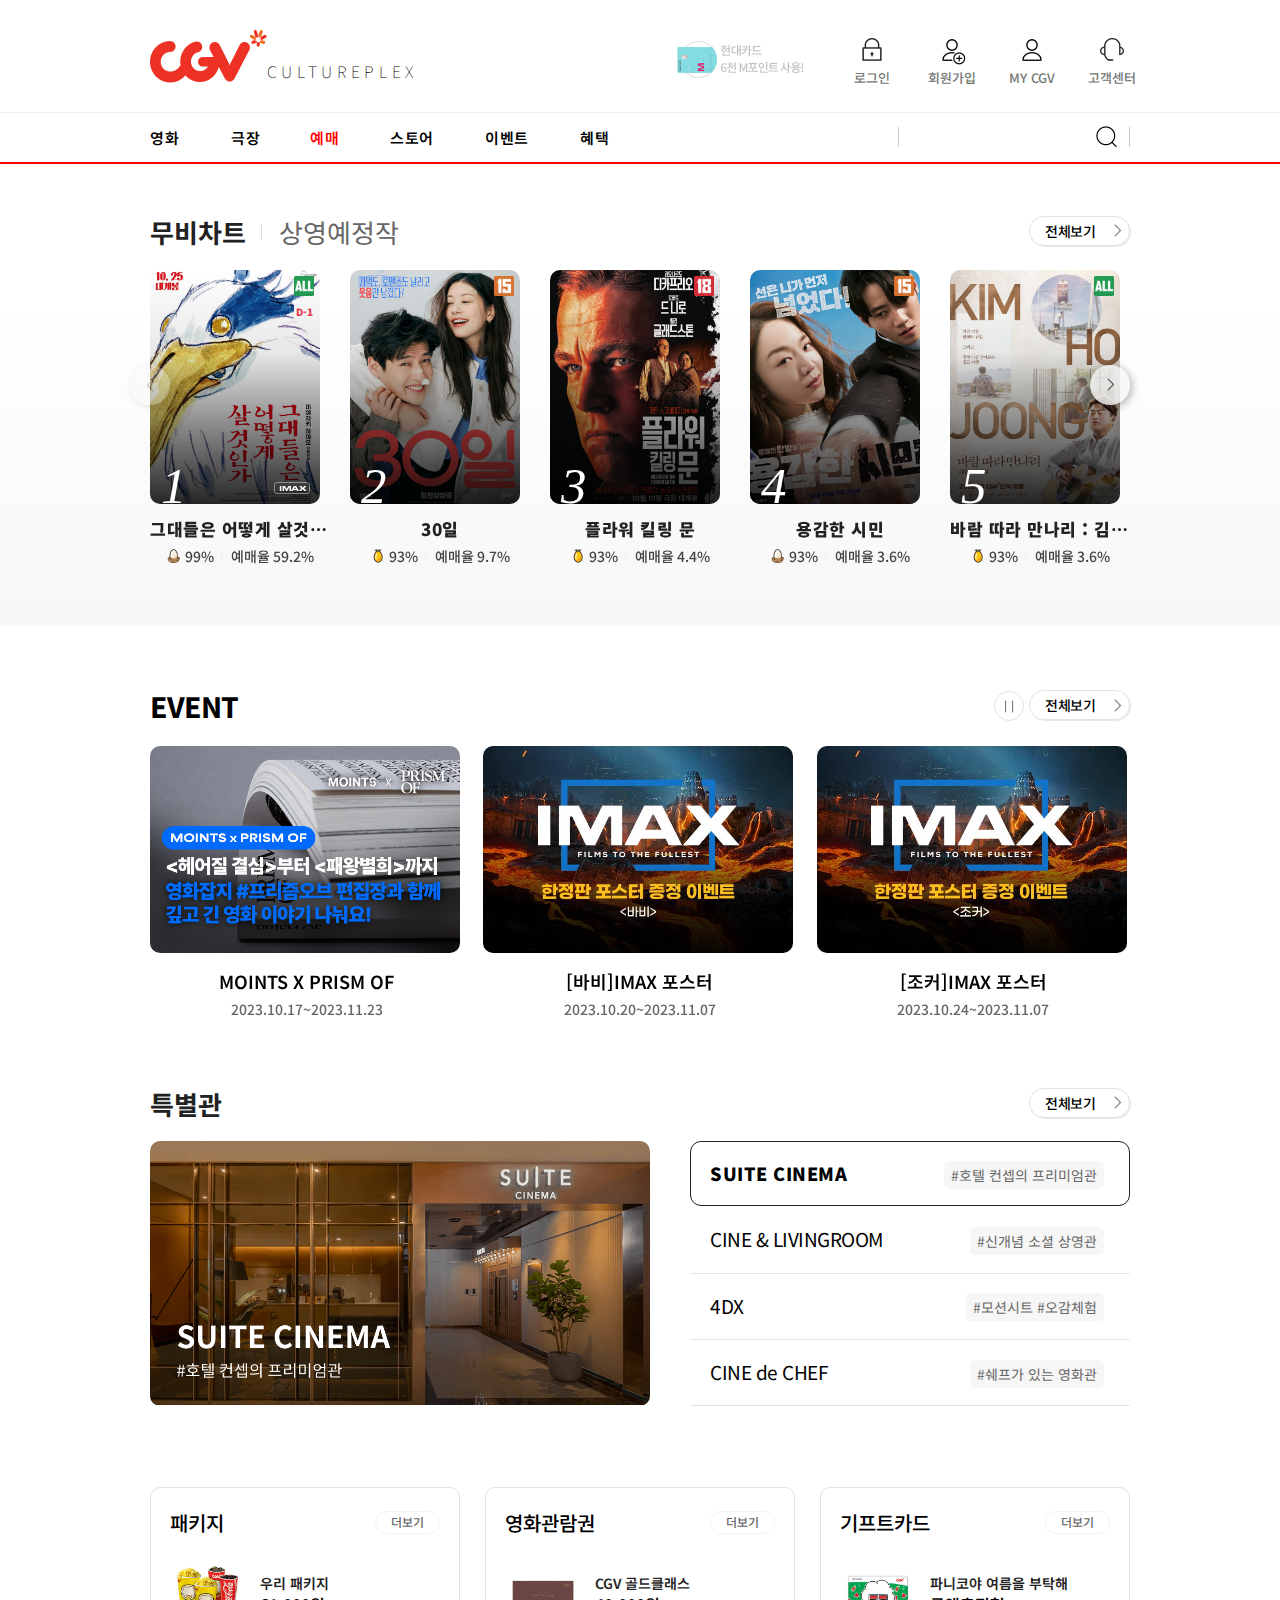
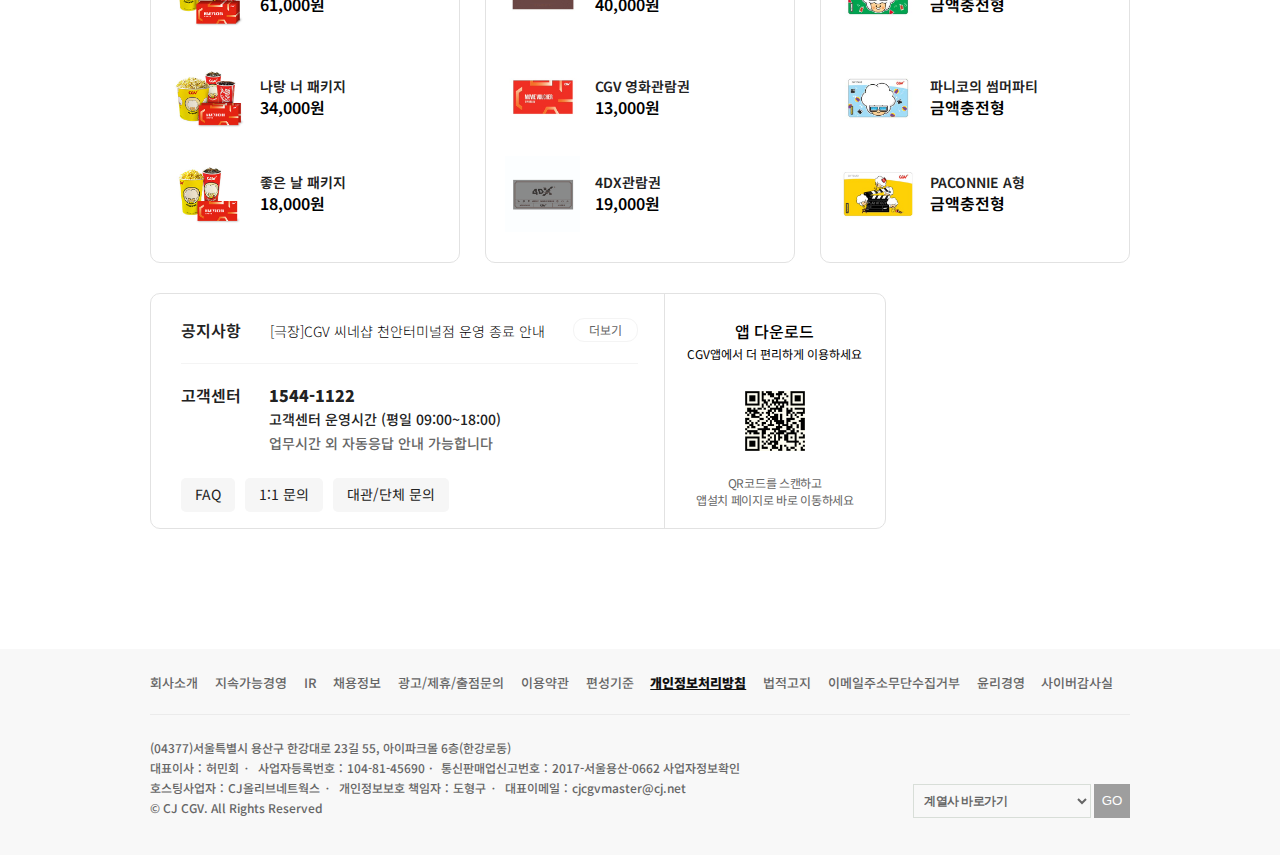
==== commit cab2acf8: "Update index.html" ====
--- a/index.html
+++ b/index.html
@@ -20,7 +20,7 @@
     <script src="js/index.js" type="text/javascript" ></script>
 
     
-    <link rel="stylesheet" href="css/style1.css">
+    <link rel="stylesheet" href="css/style.css">
     <link rel="stylesheet" href="css/reset.css">
 
       <!-- Link Swiper's CSS -->
--- a/css/style.css
+++ b/css/style.css
@@ -0,0 +1,1003 @@
+@charset "utf-8";
+body {font-family: 'Noto Sans KR';}
+.skip {position: relative;}
+.skip a {position: absolute; z-index: 200; left:10px;
+    top:-100px; padding:10px; background-color: #fff;}
+.skip a:active,
+.skip a:focus {top:10px;}
+
+#header {position: relative; z-index: 11;}
+#header::before {
+    content: ''; position: absolute;
+    width:100%; height: 1px; bottom: 0;
+    background-color: #eeeeee; display: block;
+}
+#header .container {position: relative;  padding:30px 6px 25px 5px; }
+#section {position: relative; width:100%; height: 100%; margin-top: 50px;}
+#footer{position: relative; width:100%; height: 100%; background: #f8f8f8; padding-bottom: 14px;}
+
+
+.container {position: relative; width:980px; margin: 0 auto; padding:30px 0 25px 0; }
+.contents {width:980px; height: 100%; margin: 0 auto;}
+
+/* 머리말 부분 */
+.header { display: flex; justify-content: space-between;}
+
+.header h2 {display: flex; align-items: flex-end; height: 53px; font-size: 0; }
+.header h2 a {position: relative; display: inline-block;  width:117px; height: 53px; }
+.header h2 img {position: absolute; width:100%; height: 100%;}
+.header h2 span { font-size: 16px; font-weight: 100; letter-spacing: 4.7px;}
+
+.memeberInfo {position: relative; top: 2px;}
+
+
+.add-partner a {position: relative; display: inline-block; 
+    width: 136px; height: 39px;}
+.add-partner a img {position: absolute; width:100%; height: 100%;}
+
+.memeberInfo .member {display: flex; align-items: center;}
+.memeberInfo .member li {  padding-left: 44px;} 
+
+.memeberInfo .member li a {display: block; position: relative; padding-bottom: 17px;}
+.memeberInfo .member li a img { width:36px; height: 36px;}
+.memeberInfo .member li a span {position: absolute; font-size: 13px; font-weight: 500;
+    color:rgb(116, 119, 116); white-space: nowrap; margin-top: 34px;  left: 50%;
+    transform: translateX(-50%); top:2px;}
+
+
+
+    /* 탭 */
+.navigation {position: absolute; width:100%; left:0; padding:5px 0; 
+    background-color: #fff; line-height: 0; } 
+/*탭 숨기기*/
+
+.navigation .container {position: relative; padding: 0 0 !important;}
+.navigation .container h1 {display: none;} /*로고 안보이게 숨김 */
+
+.navigation::after {
+    content: ''; position: absolute;
+    width:100%; height: 2px; display: block ;
+    background-color: red; top:49px;
+}
+.navigation::before {
+    content: ''; position: absolute;
+    width:100%; height: 1px; 
+    bottom:0; display: block ;
+    background-color:rgb(163,142,142); 
+}
+
+/*화면고정*/
+.navigation.sticky {
+    position: fixed; display: block; padding:10px 0; top:0; z-index: 10; 
+ } 
+.navigation.sticky .nav > li > h2 > a {color:#fff; }
+.navigation.sticky .nav li h2 {left: 120px;}
+.navigation.sticky .nav > li:nth-child(2) h2 {left:200px;}
+.navigation.sticky .nav > li:nth-child(3) h2 {left:280px;}
+.navigation.sticky .nav > li:nth-child(4) h2 {left:360px;}
+.navigation.sticky .nav > li:nth-child(5) h2 {left:456px;}
+.navigation.sticky .nav > li:nth-child(6) h2 {left:551px;}
+
+
+.navigation.sticky .container { z-index: 2;}
+
+
+.navigation.sticky .container > h1 {display: block; position: absolute;}
+.navigation.sticky .container > h1 > a > img{  
+    position: relative; display: block; width:70px; height:32px;  top: 1px;
+}
+
+.navigation.sticky::after {
+    height: 60px; top:0;
+    background-image: 
+    linear-gradient(to right, rgb(215, 67, 87), rgb(241,79,58) 59%, rgb(239, 100, 47));
+}
+.navigation.sticky .container .search input{
+    background-color: transparent;
+}
+.navigation.sticky .container .search .search_btn {
+    background-image: url(../img/search_w.png);
+}
+
+.navigation.sticky .search::before, .navigation.sticky .search::after {background: #b93f29;}
+
+
+
+
+.nav {display: inline-flex; }
+.nav > li {width:162px; padding:20px 0; }
+.nav > li:first-child{width:137px; padding-left: 0;}
+
+
+.nav > li > h2 {position: absolute; top:18px; }
+.nav > li:nth-child(2) h2 {left:81px;}
+.nav > li:nth-child(3) h2 {left:160px;}
+.nav > li:nth-child(4) h2 {left:240px;}
+.nav > li:nth-child(5) h2 {left:335px;}
+.nav > li:nth-child(6) h2 {left:430px;}
+
+.nav > li:nth-child(3) h2 > a {color:red;}
+
+.nav >li:first-child .sub_menu::before { content: none;} /*첫번째 가상요소 제거*/
+
+.nav > li > h2 > a {font-size: 15px; font-weight: 600; line-height: 0.3; letter-spacing: 0.6px;}
+.nav > li:first-child .sub_menu {padding-left: 0;}
+
+.sub_menu {position: relative; width:160px; display: none; margin-bottom: 8px;
+      padding:25px 0 0 25px;   z-index: 10; line-height: 1.4; } 
+
+.sub_menu::before {
+    position: absolute; left:0px; top:44px;
+    content: ''; width:1px; height: 250px;
+    background: rgb(241,241,241);    
+ } 
+
+
+
+.sub_menu > li > a:hover {text-decoration:underline;}
+.sub_menu > li a.arrow {
+    padding-right: 20px;
+    background:url(../img/arrowR_8x13.png)calc(100% - 12px) center/5px 10px scroll no-repeat;}
+
+.sub_menu li {margin-bottom: 7.5px; }
+.sub_menu li a {font-size: 14px; font-weight: 500; color:#666; }
+.sub_menu .title a {font-weight: 900; font-size: 14px; color:#111; }
+.sub_menu .title {margin-top:17px; margin-bottom: 10px; letter-spacing: -1px;}
+
+
+.search {display: inline-flex; position: absolute;  
+    top:7px; right:0; padding-right: 34px; padding-left: 10px;}
+
+.search::before { 
+    content:''; position: absolute; 
+    width:1px; height: 20px; left:-1px; top:2px; 
+    background-color:#cacaca;}
+.search::after { 
+    content:''; position: absolute; 
+    width:1px; height: 20px; right:0; top:2px;
+    background-color:#cacaca;}
+.search input { width:180px; height:25px; padding-left: 7px;}
+
+/*검색버튼*/
+.search .search_btn {
+    display: block; position: absolute;
+    width:26px; height:26px; top: -1px; right:10px;
+    cursor: pointer; font-size: 0;
+    background: transparent url(../img/search.png) center/26px scroll no-repeat;
+}
+
+
+.allView {
+    position: relative; top: -1px;
+    font-size: 14px; font-weight: 500; 
+    border: 1px solid #e2e2e2;
+    padding: 4px 34px 4px 15px; border-radius: 15px; 
+    box-shadow: 1px 1px 1px 0 rgb(0,0,0,0.1);
+    background:url(../img/arrowR_8x13.png)calc(100% - 7px) center/8px 13px scroll no-repeat;
+    letter-spacing: -0.5px; 
+}
+
+
+
+
+/* 영화 목록 슬라이드  */
+.chart {overflow: hidden; width: 100%;
+    background: linear-gradient(#fff 30%, rgba(247,247,247));  }
+.chart .container { padding: 30px 30px 80px;}
+
+
+.movie_chart {position: relative; display: flex;  align-items: center;
+   justify-content: space-between;  padding-top: 20px; }
+
+.movie_chart .movie_int {position: relative; font-size: 0;}
+
+.movie_int::before {
+    position: absolute;
+    content: ''; width:1px; height:14px; left:111px; top: 12px;
+    background:rgb(216,216,216);
+}
+
+.movie_chart .list {position: absolute; right:0; margin-top:2px; text-align: center;
+    padding: 4px 32px 4px 15px; border: 1px solid #cacaca; border-radius: 15px;
+    background: url(../img/arrowR_8x13.png)calc(100% - 7px)  center/8px 13px scroll no-repeat ;}
+
+.movie_chart .movie_int a {font-size: 26px; color:#666; margin-right: 17px;}
+.movie_chart .movie_int i {}
+.movie_chart .movie_int i:nth-child(2) a {margin-left: 16px; margin-right: 0;}
+.movie_chart .movie_int i.active a {font-weight: 700; color:#222; }
+
+
+/*이미지 슬라이드*/
+
+.swiper {
+    width: 100%;
+    height: 100%;
+  }
+
+  .swiper-slide {
+    text-align: center;
+    font-size: 18px;
+    display: flex;
+    justify-content: center;
+    align-items: center;
+  }
+  
+  .swiper-slide img {
+    display: block;
+    width: 100%;
+    height: 100%;
+    object-fit: cover;
+  }
+
+.movie_list {position: relative; left:0;  top:20px; }
+
+/*가상요소 번호 붙이기*/
+.img_slider1 { counter-reset: movie_char_counter; overflow: visible; }
+.img_slider2 { counter-reset: movie_char_counter; overflow: visible; }
+
+.img_contents { 
+    position: relative; overflow: hidden;
+    width: 170px; height: 234px; border-radius: 10px;  
+}
+
+.img_contents::before {
+    content: '';
+    position: absolute; width:100%; height: 100%;
+    background: linear-gradient(to bottom, rgba(0, 0, 0, 0), rgba(0, 0, 0, 0.09) 35%, rgba(0, 0, 0, 0.85));
+    z-index: 2; left:0;
+}
+
+.img_contents img {position: absolute; object-fit: cover;}
+
+.img1.swiper-button-prev, .img2.swiper-button-prev {
+    position: absolute; left:0; bottom: 0; z-index: 1;
+    width:40px; height: 40px;
+    display: inline-block;
+    text-indent: -9999px;
+    background-color: rgba(245, 245, 245, 0.8); border-radius: 30px;
+    left:-20px; top:117px; box-shadow:  2px 2px 8px rgba(0, 0, 0, 0.3);
+    cursor: pointer;
+}
+
+ .swiper-button-prev::before {
+    content:'';
+    width: 40px; height: 40px;
+    background: url(../img/arrowL.png)center/9px 13px scroll no-repeat;
+    text-indent: 0;
+    position: absolute; left:0px; top:0px;
+    z-index: 3;
+    
+}
+
+.img1.swiper-button-next, .img2.swiper-button-next{
+    position: absolute; right:0; bottom: 0; z-index: 1;
+    width:40px; height: 40px;
+    display: inline-block;
+    text-indent: -9999px;
+    background-color: rgba(245, 245, 245, 0.8); border-radius: 30px;
+    top:117px;   box-shadow: 2px 2px 8px rgba(0, 0, 0, 0.3);
+    cursor: pointer;
+}
+.swiper-button-next::before {
+    content:'';
+    width: 40px; height: 40px;
+    background: url(../img/arrowL.png)center/9px 13px scroll no-repeat;
+    transform: rotate(180deg);
+    text-indent: 0;
+    position: absolute; left:1px; top:0px;
+}
+
+
+
+/*등급표시*/
+.img_contents .img_rank {
+    position: absolute; display: flex; flex-direction: column;
+    right: 6px ; gap: 5px;top:6px;
+}
+.img_contents .img_rank .icon.ageAll { /*all 등급*/
+    width:20px; height: 20px;
+    background: url(../img/all.png);
+   /* background-position: 0px, 124px; */
+    background-size: cover;
+}
+.img_contents .img_rank .icon.age12 {
+    width:20px; height: 20px;
+    background: url(../img/12.png);
+    background-size: cover;
+}
+.img_contents .img_rank .icon.age15 {
+    width:20px; height: 20px;
+    background: url(../img/15.png);
+    background-size: cover;
+}
+.img_contents .img_rank .icon.age19 {
+    width:20px; height: 20px;
+    background: url(../img/18.png);
+    background-size: cover;
+}
+
+.img_contents .img_rank .icon.ageDay{
+    display: inline-flex;
+    width: 20px; height: 20px;
+    align-items: center; justify-content: center;    
+    background-color:#fff ; 
+}
+i.icon.ageDay::before {
+    content:attr(data-value) ;
+    font-weight: 900; font-size: 10px;
+    color:#f13b53;
+    white-space: nowrap; text-indent: 1.3px;
+    
+}
+
+i.icon { display: inline-flex; font-size: 0;} /*글자 지움*/
+
+/* 숫자 가상요소*/
+.img_contents::after {
+    font-family:Verdana;
+    content: counter(movie_char_counter);
+    counter-increment: movie_char_counter 1;
+    position: absolute;
+    font-size:51px; font-style: italic;
+    color: #fff; bottom: -11px;
+    left:11px;
+    z-index: 3;
+
+}
+
+.screen_type {position: absolute; right: 10px; bottom: 10px; z-index: 3;}
+.screen_type .sType {
+    display: flex; width:34px; height: 10px; position: relative;
+    border: 1px solid rgba(223, 223, 223, 0.5); border-radius: 3px;
+    align-items: center}
+.screen_type .sType img {width:35px; height: 7px; z-index: 1;}
+
+
+/*  hover 요소*/
+.img_contents:hover{box-shadow:6px 10px 20px 0 rgba(0, 0, 0, 0.4); }
+.img_contents:hover::before {background-color: rgb(0,0,0,0.4); background-image: none;}
+.img_contents:hover .img_rank {display: none;}
+.img_contents:hover .screen_type{display: none;}
+.img_contents:hover::after {opacity: 0;}
+
+.img_contents:hover .movie_detail {
+    position: absolute;
+    flex-direction: column;
+    display: flex;
+    justify-content: center;
+    align-items: center; border: 1px solid #fff;
+    width:100%; height: 100%;
+    left:0; top:0;
+    font-size:14px; z-index: 3;
+}
+.img_contents:hover .movie_detail a {
+    display: inline-flex;
+    justify-content: center;
+    align-items: center;
+    width:120px; height: 34px;
+    border-radius: 4px;
+}
+
+.img_contents:hover .movie_detail a ~ a{margin-top: 6px;}
+
+.img_contents:hover .movie_detail a.chart_detail{
+    color:#666;
+    background-color: #fff;
+}
+.img_contents:hover .movie_detail a.chart_ticket{
+    color:#fff;
+    background-color: #fb4357;
+}
+
+/*영화 정보*/
+.movie_info{display: flex; flex-wrap: wrap; justify-content: center;}
+.movie_info .movieName {display: block; margin-top: 14px; letter-spacing: 0.5px;
+    overflow: hidden; font-size: 17px; font-weight: 900; line-height: 1.24;
+    color:#222; flex-basis: 100%;
+    text-align: center; 
+    text-overflow: ellipsis; 
+    white-space: nowrap;
+    
+}
+
+.movie_info > span {display: flex; margin-top: 7px; letter-spacing: -0.1px;
+    font-size: 14px; color:#444; font-weight: 500;}
+
+.movie_info > span img {width: 16px; height: 16px; vertical-align: top; padding-right: 3px;
+      margin-top:2px;}
+
+.movie_info span ~ span {padding-left: 17px; position: relative;}
+.movie_info span ~ span::before {
+    content:''; 
+    position: absolute;
+    width:1px; height: 10px; 
+    background: #ededed; 
+    left:7px; top:3px;
+}
+
+
+/* event */
+.event_wrap {position: relative; width:100%; padding-top:60px; margin-bottom: 6px; }
+.event_wrap .container {padding:initial; height:initial;  }
+.event_title {position: relative; display: flex; justify-content: space-between; 
+    align-items: center; padding-bottom: 20px;}
+.event_title span {font-size: 28px; font-weight: 800; letter-spacing: -0.5px;}
+.event_title a {}
+
+.event_title .playStop {font-size: 0; width:28px; height: 28px; border: 1px solid #e2e2e2;
+    border-radius: 50px; position: absolute; right: 106px; top:5px;
+    background: url(../img/stop.png) center center/9px 13px scroll no-repeat; }
+
+
+/* event 자동 슬라이드*/
+
+
+.eventSwiper a strong {
+    display: block; font-size: 18px; font-weight: 600; overflow: hidden;
+    white-space: nowrap; text-overflow: ellipsis; margin-top: 15px;
+}
+.eventSwiper a span {
+    display: block; font-size: 14px; font-weight: 500;
+     margin-top: 5px; color:#666; 
+}
+.img_wrap {position: relative; width:310px; height: 207px; overflow: hidden; border-radius: 10px;}
+.img_wrap img {position: absolute; width:100%; height: 100%; object-fit:cover; 
+    transition: all 0.2s ease-in-out;}
+.img_wrap img:hover {transform: scale(1.1);}
+
+
+
+/* 특별관 */
+.specialHall {padding:60px 0 21px; }
+.specialHall .contents {position: relative;}
+.specialHall .contents .specialHall_title {
+    display: flex; align-items: center ; justify-content: space-between;
+}
+.specialHall .contents .specialHall_title span {
+    font-size: 26px; font-weight: 700; color:#222; 
+}
+
+
+.specialHall .contents .specialHall_content { 
+    display: flex; justify-content: space-between; margin-top: 19px;
+}
+.specialHall .contents .specialHall_content > a {
+    display: block; overflow: hidden; width:500px; border-radius: 10px;
+}
+.specialHall_content a img {width:500px; height: 264px; object-fit: cover;}
+.specialHall_content .specialHall_list {width:440px; overflow: hidden;}
+.specialHall_list li {
+    border: 1px solid transparent; border-top:1px solid #e2e2e2; background: #fff;}
+.specialHall_list li.active {
+    border-top: 1px solid transparent;
+    border: 1px solid #222; border-radius: 11px;}
+.specialHall_list li.active + li {border-top: 1px solid transparent;}   
+
+.specialHall_list li:last-child {border-bottom: 1px solid #e2e2e2;}
+.specialHall_list li.active:last-child{border: 1px solid #222;} 
+
+.specialHall_list li a {
+    display: flex; justify-content: space-between; align-items: center;
+    padding:19px 25px 19px 19px;}
+.specialHall_list li.active > a > strong {font-size: 18px; font-weight: 900; 
+    letter-spacing: 0.5px;}   
+
+.specialHall_list li > a > strong {font-size: 19px;  font-weight: 400; 
+    letter-spacing: -0.5px; line-height: 1.4;}
+
+.hall_tag { font-size: 14px; background-color: #f6f6f6; color:#666;
+    border-radius: 5px; padding:4px 7px;}
+
+/*특별관 이미지*/
+.event_img .img{display: none;}
+.event_img .img.active {display: block;}
+
+
+/* 패키지 리스트 */
+.package_list {padding-top: 60px;}
+.package_list .contents {}
+
+.package_icon {display: flex; }
+.package_icon > div {width: 270px; border: 1px solid #e2e2e2; border-radius: 10px; margin-left: 25px;
+    padding:20px 19px 30px;}
+.package_icon > div:first-child {margin-left: 0;}
+
+.package_icon > div > i:first-child >a {margin-top: 0;}
+
+.pack_box  > a {margin-top: 20px; display: flex; justify-content: left; 
+    align-items: center;}
+
+.package i:nth-child(2) a {margin-top: 27px;}
+
+.packageName {display: flex; justify-content: space-between; align-items: center;  
+    font-size: 20px; font-weight: 500;}
+
+.packageName > a {font-size: 12px; font-weight: 500; border: 1px solid #f4f4f4;
+    border-radius: 11px; padding:2px 15px 3px; color: #666; line-height: 1.4 }
+
+
+.packege_img {position: relative; width:75px; height: 76px;}
+.packege_img img {position: absolute; width:100%; height: 100%; object-fit: cover;}
+.packege_wrap {display: flex; flex-direction: column; margin-left: 15px;}
+.packege_wrap span {font-size: 14px; font-weight: 600; color:#222; line-height: 1.3;
+    word-break: keep-all;}
+.packege_wrap strong {font-size: 16px; font-weight: 600;  } 
+
+
+/* 고객 센터 */
+.client_center {padding:30px 0 120px;}
+.client_box {display: flex; width:736px; height: 236px; 
+    border: 1px solid #e2e2e2; border-radius: 10px; box-sizing: border-box;}
+.client_box .clicent_center {width:460px; padding:24px 26px 20px 30px; border-right: 1px solid #e2e2e2; }
+ 
+.notice {position: relative; padding-bottom: 21px; border-bottom: 1px solid #f4f4f4; font-size: 0;}
+.notice strong {font-size: 16px; font-weight: 600; color:#222; }
+.notice .notice_center {font-size: 14px; font-weight: 300; overflow: hidden; 
+    white-space: nowrap; text-overflow: ellipsis; margin-left: 29px; }
+.notice .more {position: absolute; right: 0; font-size: 12px; font-weight: 400; color:#666;
+    padding:2px 15px 3px; border:1px solid #f4f4f4; border-radius: 11px;}
+
+.number {display: flex; padding:19px 0 22px; font-weight: 600; color:#222;}
+.number .number_wrap {display: block;}
+.number .number_wrap strong {font-size: 16px; font-weight: 600; }
+.number .number_time {margin-left: 28px;} 
+.number .number_time strong {line-height: 1;}
+.number .number_time span {display: block; font-size: 14px; font-weight: 500; line-height: 1.8;}
+.number .number_time span:last-child {color:#666; line-height: 1.7;}
+
+.number_answer {display: flex; }
+.number_answer a {margin-right: 10px; padding:7px 14px; background-color: #f6f6f6;
+   border-radius: 5px; font-size: 14px; color:#222; line-height: 1.41em;}
+
+.client_box .app_downlode {display: flex; flex-direction: column; text-align: center; width:222px;}
+.client_box .app_downlode strong {font-size: 16px; font-weight: 500; margin-top: 25px;}
+.client_box .app_downlode > span {margin-top: 2px; font-size: 12px; }
+
+.app_downlode .app_img {position: relative; width:60px; height: 60px; margin:29px auto 0;}
+.app_downlode .app_img > img {/*position: absolute; */ width:100%; height: 100%; object-fit: cover;}
+
+.app_downlode .app_contents {margin-top: 24px;}
+.app_downlode .app_contents span {display: block; font-size: 12px; color:#666;
+     letter-spacing: -0.3px; line-height: 1.4; }
+
+
+/* 고정 버튼*/
+.fix_button {display: flex; justify-content: flex-end; position: fixed;  opacity: 0;
+    bottom: 80px; right: 420px; z-index: 10; right: 0; }
+
+.fix_button .fixTicket{position: absolute; left: -100px; right: 0; width:135px; padding:13px 0; color:#fff;
+    background-image: linear-gradient(to left, rgb(255, 115, 86), rgb(251, 67, 87) ); 
+    text-align: center; border-radius: 30px; font-size: 16px; font-weight: 500; 
+    box-shadow:  1px 5px 4px 1px rgba(0,0,0,0.1);  
+}
+
+.fix_button .gotoTop {display: flex;position: relative;  justify-content: center; align-items: center;
+    background-color: #fff; width:48px; height: 48px; border:1px solid #111; 
+    border-radius: 30px; box-shadow: 1px 5px 4px 1px rgba(0,0,0,0.1);
+}
+
+.fix_button .gotoTop img {width:15px; height: 20px;}
+
+.fix_button.sticky {position: fixed; opacity: 1;}
+.fix_button.sticky .fixTicket {right: 420px; left:-143px; animation: slide 0.6s; }
+
+
+
+
+
+/* 푸터 */
+.footer_list {margin: 0 auto; width:980px; padding:23px 0; border-bottom: 1px solid #ebebeb; }
+.footer_list ul {display: flex; justify-content: space-between;}
+.footer_list ul li {line-height: 1.2;}
+.footer_list ul li a {font-size: 13px; font-weight: 500; color:#666; }
+.footer_list ul li:nth-child(8) a {color:#111; font-weight: 900; text-decoration: underline;}
+.footer_list ul::after {content: ''; display: block;}
+
+.company {display: flex; justify-content: space-between; align-items: flex-end;  width:980px; 
+    margin:0 auto; padding:23px 0;}
+.company .company_list {font-size: 12px; font-weight: 500; color: #666; line-height: 1.67;}
+.company .company_list span {}
+
+.company_list .company_wrap{display: flex;}
+.company_list li:nth-child(odd)::after {
+    content: ':';
+    padding:0 4px;
+}
+.company_list li:nth-child(even)::after {
+    content: '·';
+    padding:0 8px 0 4px;
+}
+.company_list li:last-child::after{
+    content: none;
+}
+
+
+
+/* 계열사 모음 */
+
+.company_select {position: relative;}
+.company_select select {position: relative; width:178px; height: 34px; 
+    font-size: 12px; font-weight: 600;
+    color:#666; background-color: transparent; border: 1px solid #d8ded8;
+    padding:3px 6px; letter-spacing: -0.5px;  }
+
+.company_select button {display: inline-flex; align-items: center; justify-content: center;
+    width:36px; height: 34px; background-color: #9e9e9e; 
+    color:#fff; margin-left: -1px; line-height: 14px;}
+
+.company_select button:hover {cursor: pointer;}
+
+.optionTitle {display: none;}
+
+option {font-size: 11px;}
+
+.mfooter_list {display: none;}
+
+@keyframes slide {
+    from {
+        left:-100px;
+        opacity: 0;
+    }
+    to {
+        right:400px;
+        opacity: 1;
+    }
+   
+}
+
+
+/* 화면 너비 1100px 부터*/
+
+@media (min-width: 1100px) {
+    .fix_button{
+        right: 50%;
+        margin-right: -500px;
+    }
+}
+
+@media (max-width:1010px){
+    .container {width:100%; }
+    .contents {width:100%;}
+    #header .container {padding: 30px 0 25px 0; }
+
+    .nav > li:last-child {width:147px;}
+    .sub_menu:last-child {width:120px;}
+
+    .movie_list {left:10px; }
+
+    .nav {position: relative; left:10px;}
+    .navigation.sticky .container > h1 {left:10px;}
+
+    .specialHall .contents {width:100%; }
+    .footer_list {width:100%; }
+    .company {width:100%;}
+    .chart .container {width:100%; padding:30px 0 80px;}
+
+    .memeberInfo {right: 22px;}
+
+    .search {right: 15px;}
+
+    .navigation.sticky  .search {right: 15px;}
+    .movie_chart .movie_int {left:10px;}
+    .specialHall .contents .specialHall_title span {position: relative; left:10px;}
+
+    .event_title span {position: relative; left:10px;}
+
+    .package_icon > div {width:260px; margin-left:20px;}
+
+    .allView {right: 10px;}
+    .event_title .playStop {right:116px;}
+
+    .slick_event {width:100%; left:10px;}
+
+    .specialHall .contents .specialHall_content > a {position: relative; left:10px;}
+    
+    .package_icon {position: relative;}
+}
+
+@media (max-width:960px){
+    .nav > li {width:150px;}
+    .sub_menu {width:150px;}
+    
+    .img_slider1 .slick-next {right: 4px;}
+    .img_slider2 .slick-next {right: 4px;}
+   
+   
+    .search input {width:150px;}
+    .specialHall_content .specialHall_list {width:385px;}
+    
+    .specialHall .contents .specialHall_content > a {width:450px;}
+    .package_icon > div {width:230px; margin-left:15px;}
+    .specialHall_content a img {width:450px; }
+
+    .movie_list {width: 100%; }
+    
+    .img_wrap {width:300px;}
+    
+}
+
+@media (max-width:890px){
+    .img_wrap {width:280px;}
+
+    .nav > li {width:130px;}
+    .nav > li:first-child {width:105px;}
+    .nav > li:last-child {width:136px;}
+    .sub_menu:last-child {width:92px;}
+}
+
+@media (max-width:768px){
+    .header h2 a {width:110px; height: 50px;}
+    .header h2 span {font-size: 14px;}
+    .add-partner a {width:120px; height: 35px;}
+    .memeberInfo .member li a img {width:33px; height: 33px;}
+    .memeberInfo .member li a span {font-size: 12px;}
+
+    .nav > li:first-child {width:110px;}
+    .nav > li:last-child{width:110px;}
+    .nav > li {width:115px;}
+    .sub_menu {padding: 25px 0 0 5px;}
+    .sub_menu .title a {font-size: 13px;}
+
+
+    .navigation.sticky .nav > li:nth-child(1) h2 {left:95px;}
+    .navigation.sticky .nav > li:nth-child(2) h2 {left:150px;}
+    .navigation.sticky .nav > li:nth-child(3) h2 {left:205px;}
+    .navigation.sticky .nav > li:nth-child(4) h2 {left:260px;}
+    .navigation.sticky .nav > li:nth-child(5) h2 {left:330px;}
+    .navigation.sticky .nav > li:nth-child(6) h2 {left:400px;}
+
+    .img_wrap {width:250px;}
+
+    .specialHall_content a img {height: 255px;}
+    .specialHall .contents .specialHall_content > a {width:400px;}
+    .specialHall_content .specialHall_list {width:338px;}
+    .specialHall_list li.active > a > strong {font-size: 16px;}
+    .specialHall_list li > a > strong {font-size: 17px;}
+    .hall_tag {font-size: 13px;}
+
+    .packege_img {width:70px;}
+    .package_icon > div {width:195px;}
+    .packege_wrap span {font-size: 13px;}
+    .packege_wrap strong {font-size: 14px;}
+
+    .client_box {width:100%;}
+
+    .footer_list ul li a {font-size: 11px;}
+    .company .company_list {font-size: 11px;}
+    .company_select select {width: 130px;}
+    .company_select button {width:30px; height: 34px;}
+
+}
+@media (max-width:600px){
+    .header h2 a {width:100px; height: 45px; }
+    .header h2 span {font-size: 12px;}
+    .add-partner {display: none;}
+
+    .memeberInfo {left:-30px;}
+    .memeberInfo .member li {padding-left: 38px;}
+    
+    
+
+    .nav {left:5px;}
+    .nav > li:nth-child(2) h2 {left:50px;}
+    .nav > li:nth-child(3) h2 {left:101px;}
+    .nav > li:nth-child(4) h2 {left:152px;}
+    .nav > li:nth-child(5) h2 {left:215px;}
+    .nav > li:nth-child(6) h2 {left:280px;}
+
+    
+    .nav > li:first-child {width:68px;}
+    .nav > li:nth-child(2) {width:75px;}
+    .nav > li:last-child {width:80px;}
+    .nav > li {width:89px;}
+
+    .sub_menu li a {font-size: 12px;}
+    .sub_menu:last-child {width:73px;}
+
+    .search {display: none;}
+    .sub_menu {display: none;}
+ 
+    .img_contents::after {font-size: 40px; bottom: -9px;}
+    .movie_info .movieName {font-size: 14px;}
+    .movie_info > span {font-size: 12px;}
+    .movie_info span ~ span {padding-left: 14px;}
+
+    .movie_chart .movie_int a {font-size: 20px;}
+    .movie_int::before {left:90px; top:8px;}
+    .event_title span {font-size: 20px;}
+    
+    .specialHall .contents .specialHall_title span {font-size: 20px;}
+    .eventSwiper a strong {font-size: 15px;}
+    .swiper-button-prev, .swiper-button-next {display: none !important;}
+
+    .img_wrap {width:190px; height: 150px;}
+
+    .allView {font-size: 12px; padding: 4px 24px 4px 15px;
+        background: url(../img/arrowR_8x13.png)calc(100% - 7px) center/7px 11px scroll no-repeat;}
+    .event_title .playStop {top:0px; right: 96px;}
+
+    .specialHall .contents .specialHall_content {display: block; position: relative;}
+    .specialHall .contents .specialHall_content > a {width:100%; left:0;}
+    .specialHall_content a img {width:100%;}
+
+
+    .specialHall_content .specialHall_list {position: relative; width:100%; top:0px;}
+    
+
+    .package_icon {display: block; left: 0;}
+    .package_icon > div { width:100%; margin-left: 0; margin-top: 15px; box-sizing: border-box;}
+    .package_icon > div > i >a {display: block;}
+
+    .pack_box {display: inline-block;}
+    .pack_box > a {display: block; margin-top: 15px;}
+
+    .packege_wrap {margin-left: 0;}
+  
+    .package > div {display: flex; justify-content: space-between;}
+    .package i:nth-child(2) a {margin-top: 15px;}
+
+    
+    .client_box .app_downlode {display: none;}
+    .client_box .clicent_center {width:100%; border-right: none;}
+
+    .notice strong {font-size: 14px;}
+    .number .number_wrap strong {font-size: 14px;}
+    .number .number_time strong {font-size: 14px;}
+    .number_answer a {padding:5px 10px;}
+
+    .fix_button .gotoTop {display: none;}
+
+    .fix_button .fixTicket {width:100px; padding:8px 0; font-size: 13px;}
+    .fix_button.sticky .fixTicket {left:-120px;}
+
+    .footer_list {display: none;}
+    .company {display: none;}
+
+    .mfooter_list {display: block; margin: 0 auto; width:100%; padding:40px 20px 100px;}
+    .m_company > span {display: block; font-size: 13px; font-weight: 600; line-height: 1.8;}
+    .m_wrap {display: flex; font-size: 13px; line-height: 1.8;}
+    .m_wrap li {display: flex; position: relative;}
+    .m_wrap li:nth-child(odd)::after {
+        content: ":";
+        padding: 0 2px;
+    }
+    .m_wrap:nth-child(3) li::after {
+       display: none;
+    }
+    .m_wrap:nth-child(4) li:nth-child(3){
+        text-decoration: underline;
+    }
+    .m_wrap:nth-child(4) li:nth-child(3)::before {
+        display: none;
+     }
+    .m_wrap:nth-child(4) li:nth-child(3):after {
+        display: none;
+     }
+
+    .m_wrap li:nth-child(3)::before{
+        content: ' ';
+        position: absolute;
+        width: 1px; height: 10px;
+        background: #cacaca;
+        left: 7px;
+        top: 8px;
+    }
+    .m_wrap:nth-child(7) li:nth-child(3) {
+        padding-left: 15px;
+    }
+
+    .mfooter_list {box-sizing: border-box;}
+    .m_company2 {padding-top: 10px;}
+    .m_company2 ul {font-size: 0;}
+    .m_company2 li{position: relative; display: inline-block; font-size: 13px; 
+        padding-right: 5px; padding-left: 5px;}
+
+    .m_company2 li:first-child {padding-left: 0;}
+    .m_company2 li::after {
+        position: absolute;
+        content: '';
+        width: 1px; height: 10px; 
+        top:5px; left: 0px;
+        background: #cacaca;
+    }
+    .m_company2 li:first-child::after {
+        display: none;
+    }
+}
+
+@media (max-width:480px){
+    .header h2 span {display: none;}
+    .memeberInfo {top:8px;}
+    .memeberInfo .member li a span {margin-top: 30px;}
+
+    .nav > li {width:79px;}
+    .nav > li:first-child {width:61px;}
+    .nav > li:nth-child(2) {width:60px;}
+    .nav > li:last-child {width:56px;}
+    .sub_menu li a {font-size: 11px;}
+
+    .navigation.sticky .container > h1 > a > img {width:60px; height: 30px; top:2px;}
+    .navigation.sticky .nav > li:nth-child(1) h2 {left:80px;}
+    .navigation.sticky .nav > li:nth-child(2) h2 {left:120px;}
+    .navigation.sticky .nav > li:nth-child(3) h2 {left:160px;}
+    .navigation.sticky .nav > li:nth-child(4) h2 {left:200px;}
+    .navigation.sticky .nav > li:nth-child(5) h2 {left:255px;}
+    .navigation.sticky .nav > li:nth-child(6) h2 {left:310px;}
+
+
+    .memeberInfo .member li {padding-left: 30px;}
+    .allView {padding:2px 20px 2px 10px;}
+
+    .movie_chart .movie_int a {font-size: 18px; margin-right: 14px;}
+    .slider .img_contents {width:140px; height: 200px; margin-right: 10px;}
+    .movie_list {width:480px;}
+    .movie_int::before {left:80px;}
+    
+
+    .img_slider1 .slick-slide, .img_slider2 .slick-slide {width:140px !important; margin-right: 10px;}
+
+    .slider .img_contents img {height: 100%;}
+    .img_contents .img_rank {right: 3px;}
+    .img_contents .img_rank .icon.ageAll,.img_contents .img_rank .icon.age12,
+    .img_contents .img_rank .icon.age15, .img_contents .img_rank .icon.age18 
+    {width:15px; height: 15px; background-size:contain}
+    .img_contents .img_rank .icon.ageDay {width:15px; height: 15px;}
+
+    
+    .event_title span {font-size: 18px;}
+    .event_title .playStop {width:23px; height: 23px; top:0; right: 87px;
+        background: url(../img/stop.png) center center/7px 11px scroll no-repeat;}
+
+    .img_wrap { width: 145px; height: 140px; }
+
+    .eventSwiper a strong {font-size: 13px;}
+    .eventSwiper a span {font-size: 12px;}
+
+    .specialHall .contents .specialHall_title span {font-size: 18px;}
+    .specialHall .contents .specialHall_content > a {width:100%; left:0;}
+    .specialHall_list li > a > strong {font-size: 15px;}
+    .specialHall_list li.active > a > strong {font-size: 15px;}
+    .hall_tag {font-size: 12px;}
+    .packege_wrap span {font-size: 12px;}
+    .packege_wrap strong {font-size: 12px;}
+
+    .packageName {font-size: 17px;}
+    .packageName > a {padding: 2px 12px 2px;}
+    .pack_box > a {margin-top: 7px;}
+    .package i:nth-child(2) a {margin-top: 7px;}
+    
+    .client_box .clicent_center {padding:24px 15px 25px 15px}
+    .notice .notice_center {font-size: 12px; margin-left: 20px;}
+    .notice .more {padding: 2px 12px 2px;}
+    .number .number_time {margin-left: 20px;}
+    .number .number_time span {font-size: 12px;}
+
+    .number_answer a {font-size: 12px;}
+
+    .m_wrap {font-size: 12px;}
+    .m_company2 li {font-size: 12px;}
+
+    .swiper-slide {width:143px !important;}
+}
+
+@media (max-width:390px){
+    .memeberInfo .member li {padding-left: 20px;}
+
+    .nav > li {width:67px;}
+    .nav > li:first-child {width:53px;}
+    .nav > li:nth-child(2) {width:53px;}
+    .nav > li:last-child {width:45px;}
+    
+    .sub_menu li {padding-bottom: 2px;}
+    .sub_menu:last-child {width:44px;}
+
+    .img_wrap{width:170px;}
+
+    .specialHall_content a img {height: 210px;}
+
+    .notice .notice_center { display: inline-block; width: 180px;}
+
+    .m_wrap {font-size: 11px;}
+    .m_company2 li {font-size: 11px;}
+    
+}
